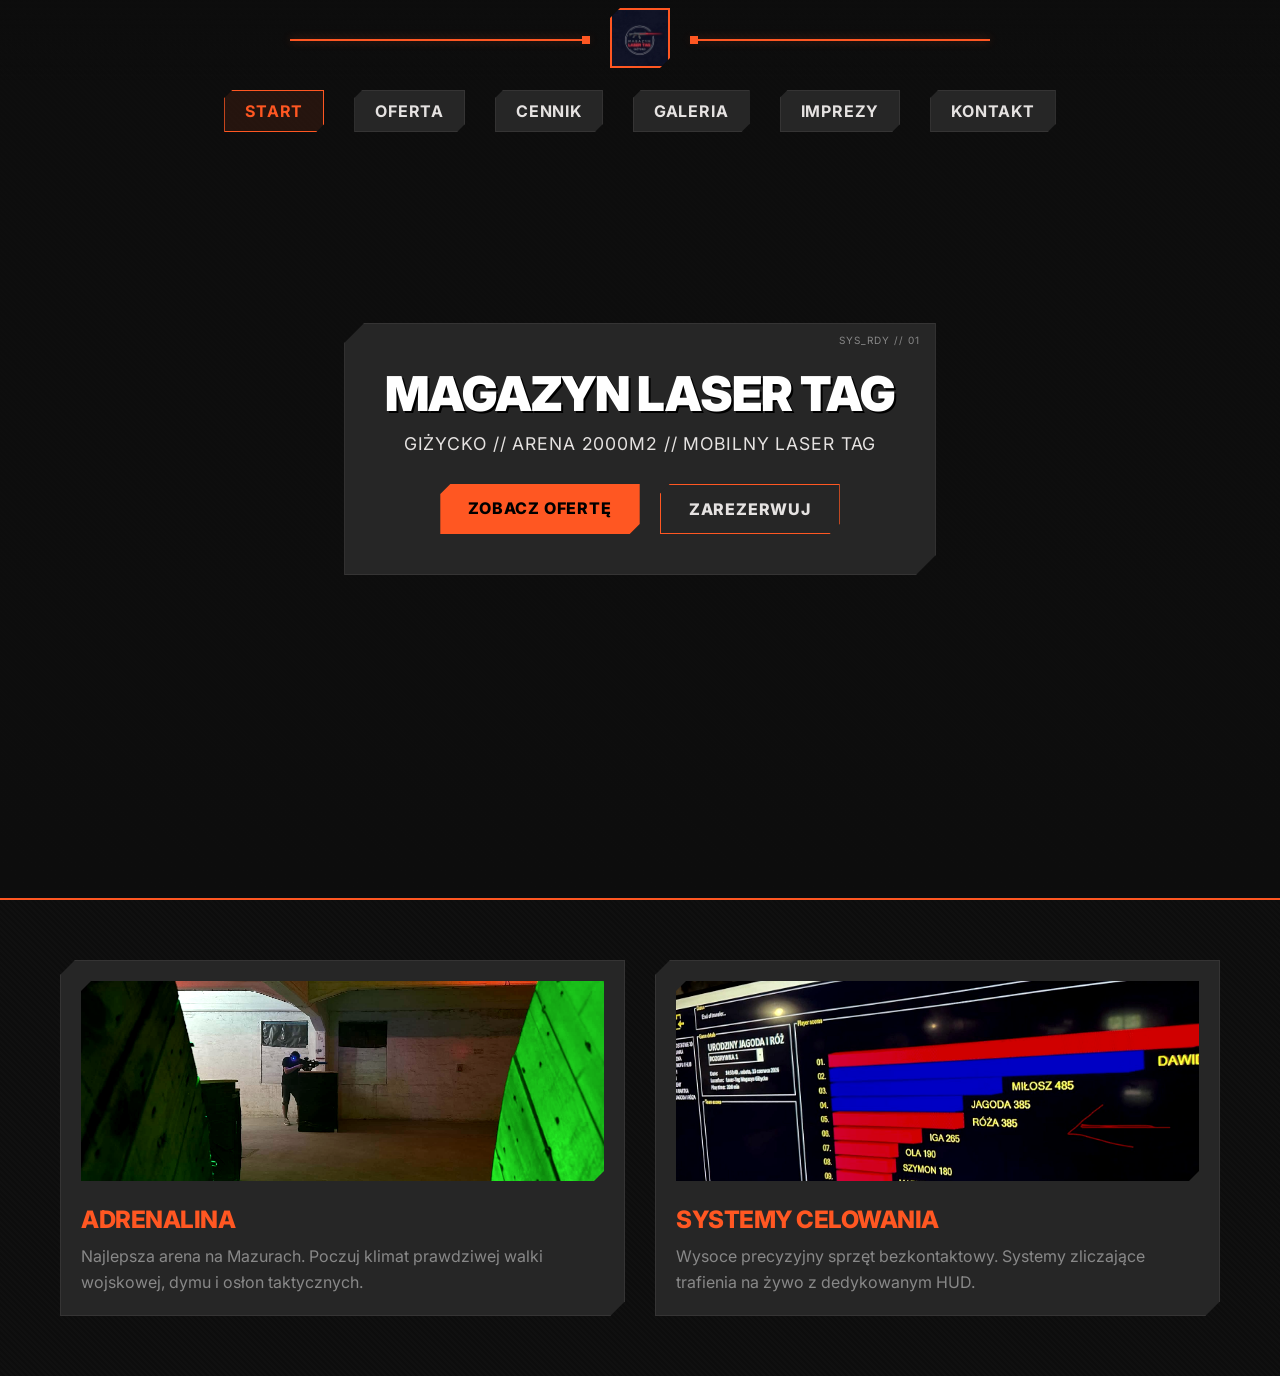
==== index.html @ 7a132282 "Initial Laser Tag website" ====
<!doctype html>
<html lang="pl">
<head>
  <meta charset="utf-8">
  <meta name="viewport" content="width=device-width, initial-scale=1">
  <title>Magazyn Laser Tag Giżycko</title>
  <link rel="stylesheet" href="styles.css">
</head>
<body data-page="start">

  <nav class="top-nav">
    <div class="line left-line"></div>
    <div class="logo">
      <img src="assets/media/LOGO%20LT.jpg" alt="Laser Tag Logo">
    </div>
    <div class="line right-line"></div>
  </nav>

  <div class="desktop-menu">
    <a href="index.html" class="active">Start</a>
    <a href="oferta.html">Oferta</a>
    <a href="cennik.html">Cennik</a>
    <a href="galeria.html">Galeria</a>
    <a href="imprezy.html">Imprezy</a>
    <a href="kontakt.html">Kontakt</a>
  </div>

  <main>
    <section class="hero">
      <div class="video-overlay"></div>
      <video autoplay muted loop playsinline class="bg-video">
        <source src="assets/media/boy-wearing-light-up-head-gear-holds-laser-gun-2026-01-22-22-38-20-utc.mp4" type="video/mp4">
      </video>
      <div class="hero-content tactical-panel">
        <h1>MAGAZYN LASER TAG</h1>
        <p>GIŻYCKO // ARENA 2000m2 // MOBILNY LASER TAG</p>
        <div class="hero-buttons">
          <a href="oferta.html" class="btn btn-primary">Zobacz ofertę</a>
          <a href="kontakt.html" class="btn btn-outline">Zarezerwuj</a>
        </div>
      </div>
    </section>

    <section class="features">
      <div class="feature-card">
        <img src="assets/media/LT1.jpg" alt="Laser Tag Akcja">
        <h2>Adrenalina</h2>
        <p>Najlepsza arena na Mazurach. Poczuj klimat prawdziwej walki wojskowej, dymu i osłon taktycznych.</p>
      </div>
      <div class="feature-card">
        <img src="assets/media/LT6.jpg" alt="Sprzęt Laser Tag">
        <h2>Systemy Celowania</h2>
        <p>Wysoce precyzyjny sprzęt bezkontaktowy. Systemy zliczające trafienia na żywo z dedykowanym HUD.</p>
      </div>
    </section>
  </main>

  <nav class="bottom-nav">
    <a href="index.html" class="active">
      <svg viewBox="0 0 24 24"><path d="M10 20v-6h4v6h5v-8h3L12 3 2 12h3v8z"/></svg>
      <span>Start</span>
    </a>
    <a href="oferta.html">
      <svg viewBox="0 0 24 24"><path d="M12 2l-5.5 9h11L12 2zm0 3.84L13.93 9h-3.87L12 5.84zM17.5 13c-2.49 0-4.5 2.01-4.5 4.5s2.01 4.5 4.5 4.5 4.5-2.01 4.5-4.5-2.01-4.5-4.5-4.5zm0 7c-1.38 0-2.5-1.12-2.5-2.5s1.12-2.5 2.5-2.5 2.5 1.12 2.5 2.5-1.12 2.5-2.5 2.5zM3 21.5h8v-8H3v8zm2-6h4v4H5v-4z"/></svg>
      <span>Oferta</span>
    </a>
    <a href="cennik.html">
      <svg viewBox="0 0 24 24"><path d="M11.8 10.9c-2.27-.59-3-1.2-3-2.15 0-1.09 1.01-1.85 2.7-1.85 1.78 0 2.44.85 2.5 2.1h2.21c-.07-1.72-1.12-3.3-3.21-3.81V3h-3v2.16c-1.94.42-3.5 1.68-3.5 3.61 0 2.31 1.91 3.46 4.7 4.13 2.5.6 3 1.48 3 2.41 0 .69-.49 1.79-2.7 1.79-2.06 0-2.87-.92-2.98-2.1h-2.2c.12 2.19 1.76 3.42 3.68 3.83V21h3v-2.15c1.95-.37 3.5-1.5 3.5-3.55 0-2.84-2.43-3.81-4.7-4.4z"/></svg>
      <span>Cennik</span>
    </a>
    <a href="kontakt.html">
      <svg viewBox="0 0 24 24"><path d="M20 4H4c-1.1 0-1.99.9-1.99 2L2 18c0 1.1.9 2 2 2h16c1.1 0 2-.9 2-2V6c0-1.1-.9-2-2-2zm0 4l-8 5-8-5V6l8 5 8-5v2z"/></svg>
      <span>Kontakt</span>
    </a>
  </nav>

</body>
</html>
---- styles.css ----
@import url('https://fonts.googleapis.com/css2?family=Inter:wght@400;500;700;800;900&display=swap');

:root {
  --color-base: #0D0D0D;
  --color-surface: #262626;
  --color-surface-light: #353434;
  --color-accent-primary: #FF5722;
  --color-accent-secondary: #D32F2F;
  --color-text-primary: #e5e2e1;
  --color-text-muted: #888888;
  
  --font-main: 'Inter', sans-serif;
}

* {
  box-sizing: border-box;
  margin: 0;
  padding: 0;
  font-family: var(--font-main);
}

body {
  background-color: var(--color-base);
  color: var(--color-text-primary);
  padding-bottom: 80px; /* space for bottom nav */
  background-image: repeating-linear-gradient(45deg, rgba(255,255,255,0.01) 0px, rgba(255,255,255,0.01) 2px, transparent 2px, transparent 4px);
}

/* TOP NAV WITH LINES */
.top-nav {
  position: fixed;
  top: 0;
  width: 100%;
  display: flex;
  align-items: center;
  justify-content: center;
  height: 80px;
  z-index: 1000;
  background: linear-gradient(to bottom, rgba(13,13,13,0.95), transparent);
}

.logo img {
  height: 60px;
  border: 2px solid var(--color-accent-primary);
  margin: 0 20px;
  /* Tactical sharp look */
  border-radius: 0;
  clip-path: polygon(10px 0, 100% 0, 100% calc(100% - 10px), calc(100% - 10px) 100%, 0 100%, 0 10px);
}

.line {
  height: 2px;
  background: var(--color-accent-primary);
  box-shadow: 0 0 8px rgba(255, 87, 34, 0.4);
  flex-grow: 1;
  max-width: 300px;
  position: relative;
}

.line::after {
  content: '';
  position: absolute;
  top: -3px;
  width: 8px;
  height: 8px;
  background: var(--color-accent-primary);
}

.left-line::after { right: 0; }
.right-line::after { left: 0; }

/* DESKTOP MENU */
.desktop-menu {
  display: none;
}

@media (min-width: 768px) {
  body { padding-bottom: 0; }
  .bottom-nav { display: none !important; }
  
  .desktop-menu {
    display: flex;
    justify-content: center;
    gap: 30px;
    position: fixed;
    top: 90px;
    width: 100%;
    z-index: 999;
  }
  
  .desktop-menu a {
    color: var(--color-text-primary);
    text-decoration: none;
    font-weight: 700;
    text-transform: uppercase;
    letter-spacing: 0.05em;
    padding: 10px 20px;
    background: var(--color-surface);
    border: 1px solid var(--color-surface-light);
    clip-path: polygon(8px 0, 100% 0, 100% calc(100% - 8px), calc(100% - 8px) 100%, 0 100%, 0 8px);
    transition: 0.2s;
  }
  
  .desktop-menu a:hover, .desktop-menu a.active {
    border-color: var(--color-accent-primary);
    background: rgba(255, 87, 34, 0.1);
    color: var(--color-accent-primary);
  }
}

/* HERO VIDEO */
.hero {
  position: relative;
  height: 100vh;
  display: flex;
  align-items: center;
  justify-content: center;
  overflow: hidden;
  border-bottom: 2px solid var(--color-accent-primary);
}

.bg-video {
  position: absolute;
  top: 50%;
  left: 50%;
  min-width: 100%;
  min-height: 100%;
  width: auto;
  height: auto;
  transform: translateX(-50%) translateY(-50%);
  z-index: -2;
  object-fit: cover;
  filter: contrast(1.2) grayscale(0.2);
}

.video-overlay {
  position: absolute;
  inset: 0;
  background: rgba(13, 13, 13, 0.7);
  z-index: -1;
  background-image: linear-gradient(0deg, rgba(13,13,13,1) 0%, rgba(13,13,13,0) 50%);
}

/* TACTICAL PANEL */
.tactical-panel {
  background: var(--color-surface);
  border: 1px solid var(--color-surface-light);
  padding: 40px;
  position: relative;
  clip-path: polygon(20px 0, 100% 0, 100% calc(100% - 20px), calc(100% - 20px) 100%, 0 100%, 0 20px);
}

.tactical-panel::before {
  content: 'SYS_RDY // 01';
  position: absolute;
  top: 10px;
  right: 15px;
  font-size: 10px;
  color: var(--color-text-muted);
  letter-spacing: 0.1em;
}

.hero-content {
  text-align: center;
  max-width: 700px;
  margin: 0 20px;
}

.hero-content h1 {
  font-size: 3rem;
  font-weight: 900;
  margin-bottom: 10px;
  text-transform: uppercase;
  color: #fff;
  letter-spacing: -0.02em;
  text-shadow: 2px 2px 0 #000;
}

.hero-content p {
  font-size: 1.1rem;
  color: var(--color-text-primary);
  text-transform: uppercase;
  letter-spacing: 0.05em;
  margin-bottom: 30px;
}

/* BUTTONS */
.hero-buttons {
  display: flex;
  gap: 20px;
  justify-content: center;
  flex-wrap: wrap;
}

.btn {
  padding: 14px 28px;
  text-decoration: none;
  font-weight: 800;
  text-transform: uppercase;
  letter-spacing: 0.05em;
  transition: 0.2s;
  clip-path: polygon(10px 0, 100% 0, 100% calc(100% - 10px), calc(100% - 10px) 100%, 0 100%, 0 10px);
  position: relative;
}

.btn-primary {
  background: var(--color-accent-primary);
  color: #000;
  border: none;
}

.btn-primary:hover {
  background: #fff;
}

.btn-outline {
  background: var(--color-surface);
  color: var(--color-text-primary);
  border: 1px solid var(--color-accent-primary);
}

.btn-outline:hover {
  background: var(--color-accent-primary);
  color: #000;
}

/* BOTTOM NAV (MOBILE) */
.bottom-nav {
  position: fixed;
  bottom: 0;
  width: 100%;
  background: var(--color-surface);
  border-top: 2px solid var(--color-accent-primary);
  display: flex;
  justify-content: space-around;
  padding: 12px 0;
  z-index: 1000;
}

.bottom-nav a {
  display: flex;
  flex-direction: column;
  align-items: center;
  color: var(--color-text-muted);
  text-decoration: none;
  font-size: 0.75rem;
  font-weight: 700;
  text-transform: uppercase;
  gap: 4px;
}

.bottom-nav a.active {
  color: var(--color-accent-primary);
}

.bottom-nav svg {
  width: 24px;
  height: 24px;
  fill: currentColor;
}

/* FEATURES GRID */
.features {
  padding: 60px 20px;
  display: grid;
  grid-template-columns: repeat(auto-fit, minmax(320px, 1fr));
  gap: 30px;
  max-width: 1200px;
  margin: 0 auto;
}

.feature-card {
  background: var(--color-surface);
  border: 1px solid var(--color-surface-light);
  padding: 20px;
  clip-path: polygon(15px 0, 100% 0, 100% calc(100% - 15px), calc(100% - 15px) 100%, 0 100%, 0 15px);
  position: relative;
}

.feature-card img {
  width: 100%;
  height: 200px;
  object-fit: cover;
  margin-bottom: 20px;
  filter: grayscale(0.3) contrast(1.2);
  clip-path: polygon(10px 0, 100% 0, 100% calc(100% - 10px), calc(100% - 10px) 100%, 0 100%, 0 10px);
}

.feature-card h2 {
  color: var(--color-accent-primary);
  font-size: 1.5rem;
  font-weight: 800;
  margin-bottom: 10px;
  text-transform: uppercase;
  letter-spacing: -0.02em;
}

.feature-card p {
  color: var(--color-text-muted);
  line-height: 1.6;
}
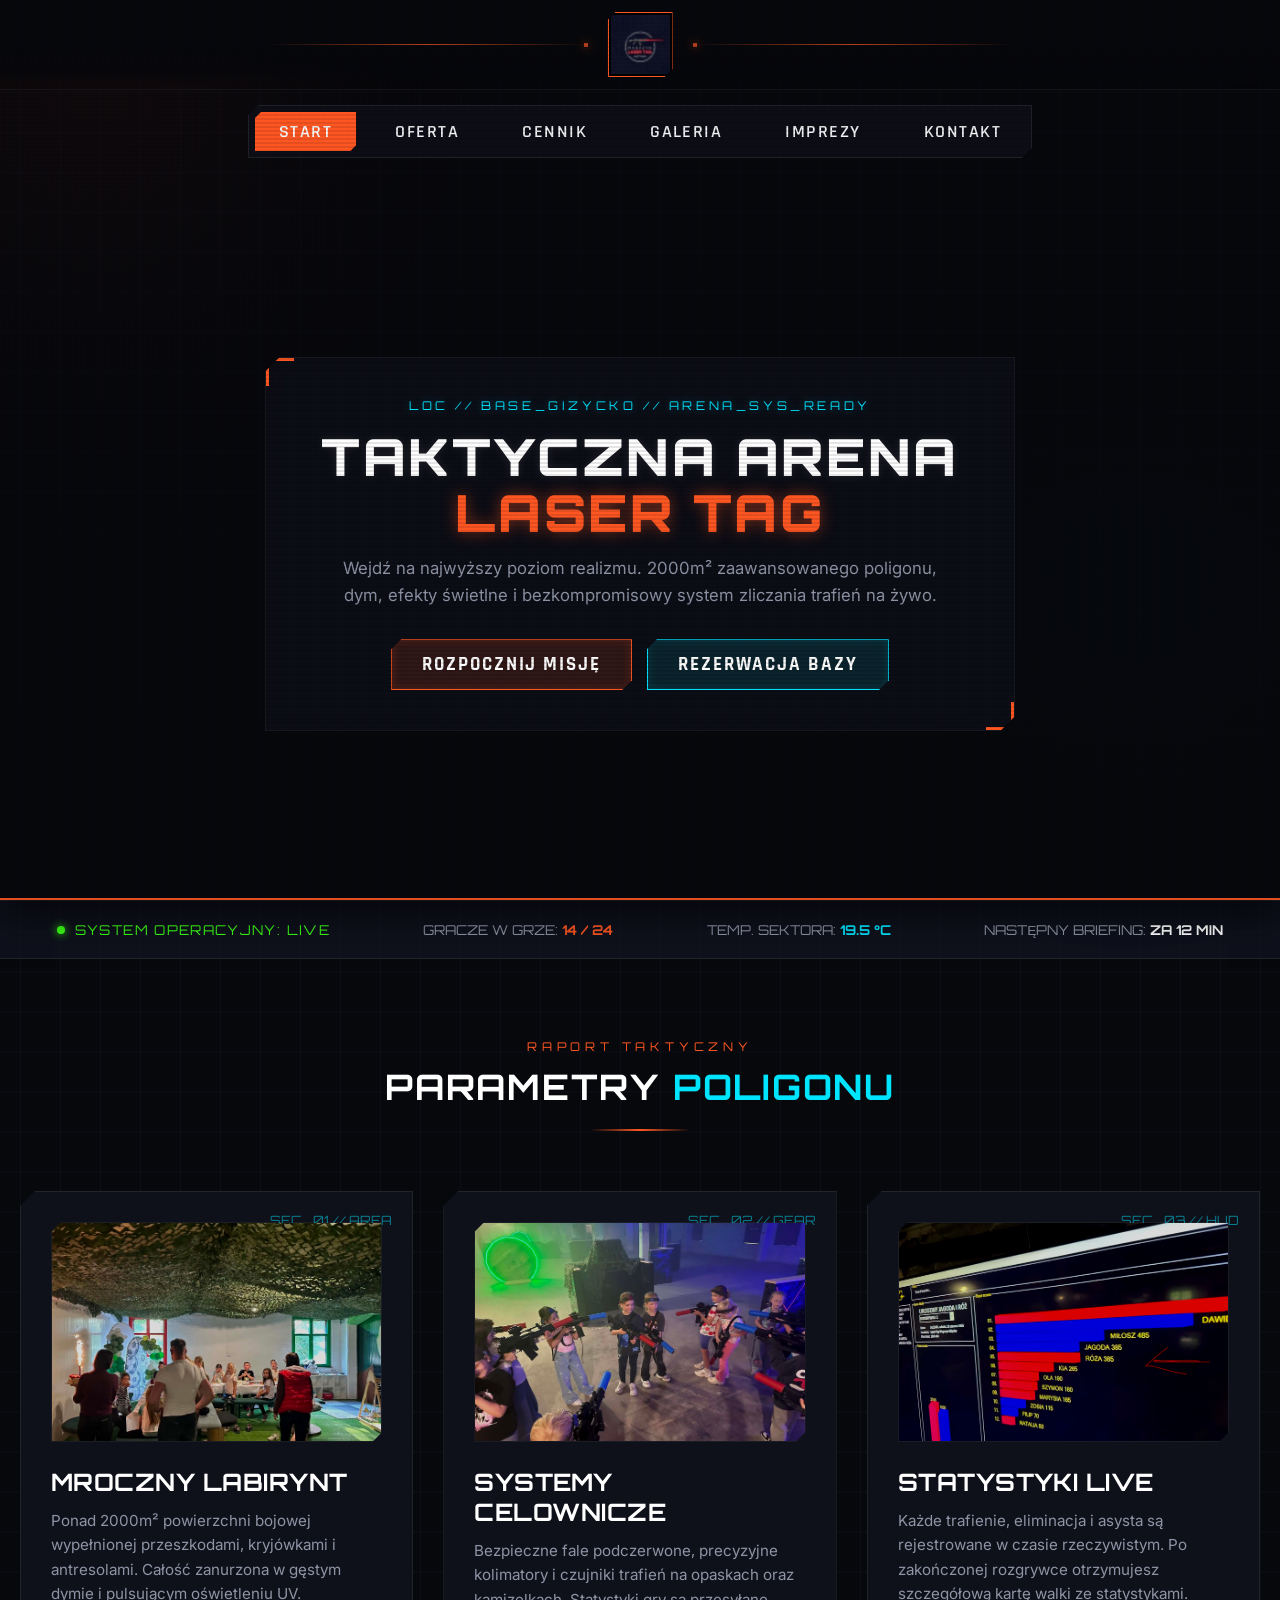
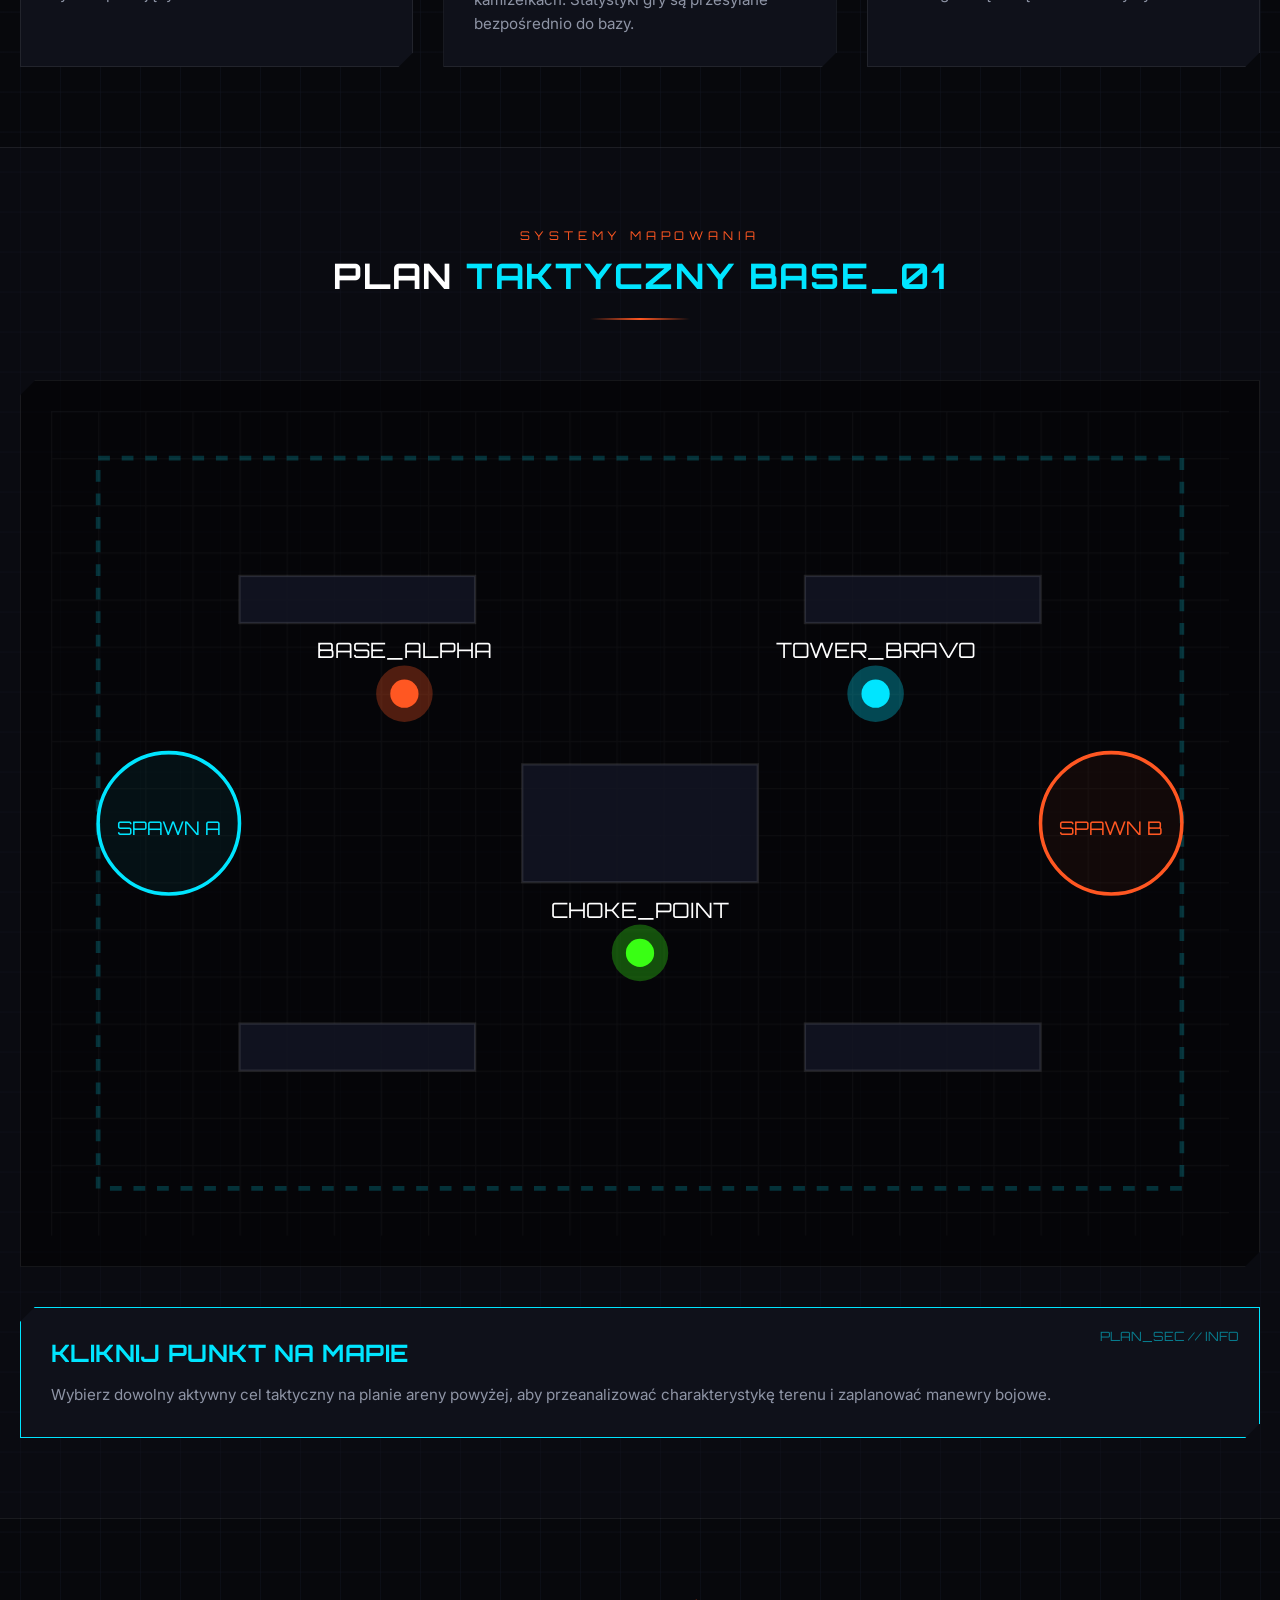
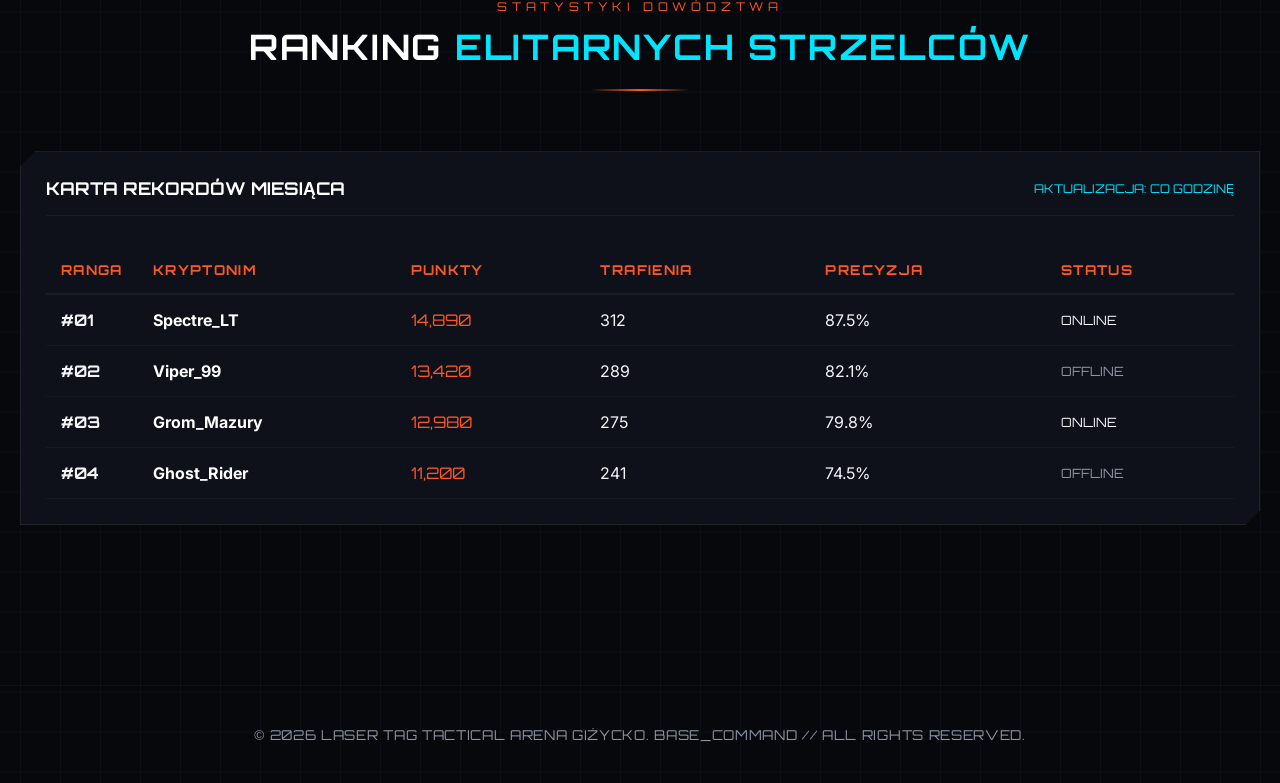
==== commit 0e93da8a: "Update Laser Tag site from local preview" ====
--- a/index.html
+++ b/index.html
@@ -3,11 +3,16 @@
 <head>
   <meta charset="utf-8">
   <meta name="viewport" content="width=device-width, initial-scale=1">
-  <title>Magazyn Laser Tag Giżycko</title>
+  <title>Główna - Laser Tag Giżycko Tactical Arena</title>
   <link rel="stylesheet" href="styles.css">
 </head>
 <body data-page="start">
 
+  <!-- Glow Backgrounds -->
+  <div class="grid-glow"></div>
+  <div class="grid-glow-alt"></div>
+
+  <!-- Top Nav with Central Logo -->
   <nav class="top-nav">
     <div class="line left-line"></div>
     <div class="logo">
@@ -16,6 +21,7 @@
     <div class="line right-line"></div>
   </nav>
 
+  <!-- Desktop floating menu -->
   <div class="desktop-menu">
     <a href="index.html" class="active">Start</a>
     <a href="oferta.html">Oferta</a>
@@ -25,36 +31,226 @@
     <a href="kontakt.html">Kontakt</a>
   </div>
 
-  <main>
+  <main style="padding-top: 90px;">
+    
+    <!-- Hero Section -->
     <section class="hero">
       <div class="video-overlay"></div>
       <video autoplay muted loop playsinline class="bg-video">
         <source src="assets/media/boy-wearing-light-up-head-gear-holds-laser-gun-2026-01-22-22-38-20-utc.mp4" type="video/mp4">
       </video>
-      <div class="hero-content tactical-panel">
-        <h1>MAGAZYN LASER TAG</h1>
-        <p>GIŻYCKO // ARENA 2000m2 // MOBILNY LASER TAG</p>
-        <div class="hero-buttons">
-          <a href="oferta.html" class="btn btn-primary">Zobacz ofertę</a>
-          <a href="kontakt.html" class="btn btn-outline">Zarezerwuj</a>
-        </div>
-      </div>
-    </section>
-
-    <section class="features">
-      <div class="feature-card">
-        <img src="assets/media/LT1.jpg" alt="Laser Tag Akcja">
-        <h2>Adrenalina</h2>
-        <p>Najlepsza arena na Mazurach. Poczuj klimat prawdziwej walki wojskowej, dymu i osłon taktycznych.</p>
-      </div>
-      <div class="feature-card">
-        <img src="assets/media/LT6.jpg" alt="Sprzęt Laser Tag">
-        <h2>Systemy Celowania</h2>
-        <p>Wysoce precyzyjny sprzęt bezkontaktowy. Systemy zliczające trafienia na żywo z dedykowanym HUD.</p>
+      <div class="hud-panel">
+        <div class="hud-metadata">LOC // BASE_GIZYCKO // ARENA_SYS_READY</div>
+        <h1 class="hud-title">TAKTYCZNA ARENA <span>LASER TAG</span></h1>
+        <p class="hud-desc">
+          Wejdź na najwyższy poziom realizmu. 2000m² zaawansowanego poligonu, dym, efekty świetlne i bezkompromisowy system zliczania trafień na żywo.
+        </p>
+        <div class="btn-hud-container">
+          <a href="oferta.html" class="btn-hud btn-hud-orange">Rozpocznij misję</a>
+          <a href="kontakt.html" class="btn-hud btn-hud-cyan">Rezerwacja bazy</a>
+        </div>
+      </div>
+    </section>
+
+    <!-- Operational Status Bar -->
+    <section style="background: rgba(19, 22, 37, 0.6); border-top: 1px solid var(--border-color); border-bottom: 1px solid var(--border-color); padding: 20px 0;">
+      <div style="max-width: 1280px; margin: 0 auto; display: flex; justify-content: space-around; align-items: center; flex-wrap: wrap; gap: 20px; padding: 0 20px;">
+        <div style="display: flex; align-items: center; gap: 10px;">
+          <span style="width: 8px; height: 8px; background: var(--accent-success); border-radius: 50%; box-shadow: 0 0 10px var(--accent-success); animation: pulse 1.5s infinite;"></span>
+          <span style="font-family: var(--font-hud); font-size: 0.85rem; letter-spacing: 0.1em; color: var(--accent-success);">SYSTEM OPERACYJNY: LIVE</span>
+        </div>
+        <div style="font-family: var(--font-hud); font-size: 0.85rem; color: var(--text-muted);">
+          GRACZE W GRZE: <span class="text-accent" style="font-weight:700;">14 / 24</span>
+        </div>
+        <div style="font-family: var(--font-hud); font-size: 0.85rem; color: var(--text-muted);">
+          TEMP. SEKTORA: <span class="text-cyan" style="font-weight:700;">19.5 °C</span>
+        </div>
+        <div style="font-family: var(--font-hud); font-size: 0.85rem; color: var(--text-muted);">
+          NASTĘPNY BRIEFING: <span style="color:#fff; font-weight:700;">ZA 12 MIN</span>
+        </div>
+      </div>
+    </section>
+
+    <!-- Main Features -->
+    <section class="content-section">
+      <div class="section-header">
+        <span class="section-tag">RAPORT TAKTYCZNY</span>
+        <h2 class="section-title">PARAMETRY <span>POLIGONU</span></h2>
+        <div class="section-divider"></div>
+      </div>
+
+      <div class="hud-grid">
+        <!-- Feature 1 -->
+        <div class="hud-card">
+          <div class="card-num">SEC_01 // AREA</div>
+          <div class="card-img-holder">
+            <img src="assets/media/LT7.jpg" alt="Arena Laser Tag">
+          </div>
+          <h3 class="card-title">Mroczny Labirynt</h3>
+          <p class="card-desc">
+            Ponad 2000m² powierzchni bojowej wypełnionej przeszkodami, kryjówkami i antresolami. Całość zanurzona w gęstym dymie i pulsującym oświetleniu UV.
+          </p>
+        </div>
+        <!-- Feature 2 -->
+        <div class="hud-card">
+          <div class="card-num">SEC_02 // GEAR</div>
+          <div class="card-img-holder">
+            <img src="assets/media/LT4.jpg" alt="Sprzęt Laser Tag">
+          </div>
+          <h3 class="card-title">Systemy Celownicze</h3>
+          <p class="card-desc">
+            Bezpieczne fale podczerwone, precyzyjne kolimatory i czujniki trafień na opaskach oraz kamizelkach. Statystyki gry są przesyłane bezpośrednio do bazy.
+          </p>
+        </div>
+        <!-- Feature 3 -->
+        <div class="hud-card">
+          <div class="card-num">SEC_03 // HUD</div>
+          <div class="card-img-holder">
+            <img src="assets/media/LT6.jpg" alt="Statystyki Laser Tag">
+          </div>
+          <h3 class="card-title">Statystyki Live</h3>
+          <p class="card-desc">
+            Każde trafienie, eliminacja i asysta są rejestrowane w czasie rzeczywistym. Po zakończonej rozgrywce otrzymujesz szczegółową kartę walki ze statystykami.
+          </p>
+        </div>
+      </div>
+    </section>
+
+    <!-- Interactive Tactical Map -->
+    <section class="content-section" style="border-top: 1px solid var(--border-color); background: rgba(15, 17, 26, 0.4);">
+      <div class="section-header">
+        <span class="section-tag">SYSTEMY MAPOWANIA</span>
+        <h2 class="section-title">PLAN <span>TAKTYCZNY BASE_01</span></h2>
+        <div class="section-divider"></div>
+      </div>
+
+      <div style="display: grid; grid-template-columns: 1fr; gap: 40px; align-items: center;" class="d-md-grid-2">
+        <!-- SVG Interactive Map -->
+        <div style="background: rgba(0, 0, 0, 0.5); padding: 30px; border: 1px solid var(--border-color); clip-path: polygon(15px 0, 100% 0, 100% calc(100% - 15px), calc(100% - 15px) 100%, 0 100%, 0 15px);">
+          <svg viewBox="0 0 500 350" style="width: 100%; height: auto; display: block;">
+            <!-- Grid lines -->
+            <defs>
+              <pattern id="gridPattern" width="20" height="20" patternUnits="userSpaceOnUse">
+                <path d="M 20 0 L 0 0 0 20" fill="none" stroke="rgba(255,255,255,0.03)" stroke-width="1"/>
+              </pattern>
+            </defs>
+            <rect width="100%" height="100%" fill="url(#gridPattern)" />
+            
+            <!-- Arena Boundary -->
+            <rect x="20" y="20" width="460" height="310" fill="none" stroke="rgba(0, 229, 255, 0.2)" stroke-width="2" stroke-dasharray="5 5" />
+            
+            <!-- Obstacles / Walls -->
+            <rect x="80" y="70" width="100" height="20" fill="rgba(19, 22, 37, 0.8)" stroke="rgba(255,255,255,0.1)" />
+            <rect x="320" y="70" width="100" height="20" fill="rgba(19, 22, 37, 0.8)" stroke="rgba(255,255,255,0.1)" />
+            <rect x="200" y="150" width="100" height="50" fill="rgba(19, 22, 37, 0.8)" stroke="rgba(255,255,255,0.1)" />
+            <rect x="80" y="260" width="100" height="20" fill="rgba(19, 22, 37, 0.8)" stroke="rgba(255,255,255,0.1)" />
+            <rect x="320" y="260" width="100" height="20" fill="rgba(19, 22, 37, 0.8)" stroke="rgba(255,255,255,0.1)" />
+            
+            <!-- Spawn Zones -->
+            <circle cx="50" cy="175" r="30" fill="rgba(0, 229, 255, 0.05)" stroke="var(--accent-secondary)" stroke-width="1.5" />
+            <text x="50" y="180" font-family="Orbitron" font-size="8" fill="var(--accent-secondary)" text-anchor="middle">SPAWN A</text>
+            
+            <circle cx="450" cy="175" r="30" fill="rgba(255, 87, 34, 0.05)" stroke="var(--accent-primary)" stroke-width="1.5" />
+            <text x="450" y="180" font-family="Orbitron" font-size="8" fill="var(--accent-primary)" text-anchor="middle">SPAWN B</text>
+
+            <!-- Clickable Interactive Points -->
+            <g class="map-point" style="cursor: pointer;" onclick="selectZone('checkpoint-alfa', 'STREFA ALFA (BAZA ALFA)', 'Główny punkt kontrolny znajdujący się w centralnej części areny. Otoczony metalowymi osłonami, idealny do obrony i organizowania zasadzek na wrogie jednostki.')">
+              <circle cx="150" cy="120" r="12" fill="var(--accent-primary)" opacity="0.3" class="pulse-circle"/>
+              <circle cx="150" cy="120" r="6" fill="var(--accent-primary)"/>
+              <text x="150" y="105" font-family="Orbitron" font-size="9" fill="#fff" text-anchor="middle">BASE_ALPHA</text>
+            </g>
+
+            <g class="map-point" style="cursor: pointer;" onclick="selectZone('tower-bravo', 'WIEŻA OBSERWACYJNA (BRAVO)', 'Podwyższenie taktyczne zapewniające pełen podgląd na strefę centralną i korytarze Spawn B. Kluczowa pozycja dla graczy posługujących się karabinami snajperskimi.')">
+              <circle cx="350" cy="120" r="12" fill="var(--accent-secondary)" opacity="0.3" class="pulse-circle"/>
+              <circle cx="350" cy="120" r="6" fill="var(--accent-secondary)"/>
+              <text x="350" y="105" font-family="Orbitron" font-size="9" fill="#fff" text-anchor="middle">TOWER_BRAVO</text>
+            </g>
+
+            <g class="map-point" style="cursor: pointer;" onclick="selectZone('choke-point', 'KORYTARZ ŚMIERCI', 'Długi, prosty korytarz we wschodniej części areny o ograniczonej liczbie osłon taktycznych. Przejście tą strefą wymaga doskonałego wsparcia i osłony tarczy.')">
+              <circle cx="250" cy="230" r="12" fill="var(--accent-success)" opacity="0.3" class="pulse-circle"/>
+              <circle cx="250" cy="230" r="6" fill="var(--accent-success)"/>
+              <text x="250" y="215" font-family="Orbitron" font-size="9" fill="#fff" text-anchor="middle">CHOKE_POINT</text>
+            </g>
+          </svg>
+        </div>
+
+        <!-- Zone details text -->
+        <div id="zone-details" class="hud-card" style="border-color: var(--accent-secondary);">
+          <div class="card-num">PLAN_SEC // INFO</div>
+          <h3 class="card-title" id="zone-title" style="color: var(--accent-secondary);">Kliknij punkt na mapie</h3>
+          <p class="card-desc" id="zone-desc" style="margin-top: 15px;">
+            Wybierz dowolny aktywny cel taktyczny na planie areny powyżej, aby przeanalizować charakterystykę terenu i zaplanować manewry bojowe.
+          </p>
+        </div>
+      </div>
+    </section>
+
+    <!-- Leaderboard / Hall of fame -->
+    <section class="content-section" style="border-top: 1px solid var(--border-color);">
+      <div class="section-header">
+        <span class="section-tag">STATYSTYKI DOWÓDZTWA</span>
+        <h2 class="section-title">RANKING <span>ELITARNYCH STRZELCÓW</span></h2>
+        <div class="section-divider"></div>
+      </div>
+
+      <div style="background: var(--bg-surface); border: 1px solid var(--border-color); padding: 25px; clip-path: polygon(15px 0, 100% 0, 100% calc(100% - 15px), calc(100% - 15px) 100%, 0 100%, 0 15px);">
+        <div style="display:flex; justify-content:space-between; align-items:center; flex-wrap:wrap; gap:15px; border-bottom:1px solid rgba(255,255,255,0.05); padding-bottom:15px;">
+          <h3 style="font-family:var(--font-hud); font-size:1.1rem; text-transform:uppercase; color:#fff;">KARTA REKORDÓW MIESIĄCA</h3>
+          <span style="font-family:var(--font-hud); font-size:0.75rem; color:var(--accent-secondary);">AKTUALIZACJA: CO GODZINĘ</span>
+        </div>
+        <div style="overflow-x:auto;">
+          <table class="leaderboard-table">
+            <thead>
+              <tr>
+                <th style="width: 80px;">Ranga</th>
+                <th>Kryptonim</th>
+                <th>Punkty</th>
+                <th>Trafienia</th>
+                <th>Precyzja</th>
+                <th>Status</th>
+              </tr>
+            </thead>
+            <tbody>
+              <tr>
+                <td class="leaderboard-rank">#01</td>
+                <td style="font-weight:700; color:#fff;">Spectre_LT</td>
+                <td style="font-family:var(--font-hud); color:var(--accent-primary);">14,890</td>
+                <td>312</td>
+                <td class="text-cyan">87.5%</td>
+                <td class="text-success" style="font-family:var(--font-hud); font-size:0.8rem;">ONLINE</td>
+              </tr>
+              <tr>
+                <td class="leaderboard-rank">#02</td>
+                <td style="font-weight:700; color:#fff;">Viper_99</td>
+                <td style="font-family:var(--font-hud); color:var(--accent-primary);">13,420</td>
+                <td>289</td>
+                <td class="text-cyan">82.1%</td>
+                <td style="font-family:var(--font-hud); font-size:0.8rem; color:var(--text-muted);">OFFLINE</td>
+              </tr>
+              <tr>
+                <td class="leaderboard-rank">#03</td>
+                <td style="font-weight:700; color:#fff;">Grom_Mazury</td>
+                <td style="font-family:var(--font-hud); color:var(--accent-primary);">12,980</td>
+                <td>275</td>
+                <td class="text-cyan">79.8%</td>
+                <td class="text-success" style="font-family:var(--font-hud); font-size:0.8rem;">ONLINE</td>
+              </tr>
+              <tr>
+                <td class="leaderboard-rank">#04</td>
+                <td style="font-weight:700; color:#fff;">Ghost_Rider</td>
+                <td style="font-family:var(--font-hud); color:var(--accent-primary);">11,200</td>
+                <td>241</td>
+                <td class="text-cyan">74.5%</td>
+                <td style="font-family:var(--font-hud); font-size:0.8rem; color:var(--text-muted);">OFFLINE</td>
+              </tr>
+            </tbody>
+          </table>
+        </div>
       </div>
     </section>
   </main>
 
+  <!-- Mobile navigation HUD at bottom -->
   <nav class="bottom-nav">
     <a href="index.html" class="active">
       <svg viewBox="0 0 24 24"><path d="M10 20v-6h4v6h5v-8h3L12 3 2 12h3v8z"/></svg>
@@ -74,5 +270,53 @@
     </a>
   </nav>
 
+  <!-- Interactive JavaScript -->
+  <script>
+    function selectZone(id, title, desc) {
+      document.getElementById('zone-title').innerText = title;
+      document.getElementById('zone-desc').innerText = desc;
+      
+      // Update border color depending on zone
+      const card = document.getElementById('zone-details');
+      if (id === 'checkpoint-alfa') {
+        card.style.borderColor = 'var(--accent-primary)';
+      } else if (id === 'tower-bravo') {
+        card.style.borderColor = 'var(--accent-secondary)';
+      } else {
+        card.style.borderColor = 'var(--accent-success)';
+      }
+    }
+  </script>
+
+  <!-- Pulse CSS Animations for Map -->
+  <style>
+    @keyframes pulse {
+      0% { opacity: 0.4; }
+      50% { opacity: 1; }
+      100% { opacity: 0.4; }
+    }
+    @keyframes pulseGlow {
+      0% { r: 10px; opacity: 0.6; }
+      100% { r: 24px; opacity: 0; }
+    }
+    .pulse-circle {
+      animation: pulseGlow 1.8s infinite ease-out;
+      transform-origin: center;
+    }
+    .d-md-grid-2 {
+      display: grid;
+      grid-template-columns: 1fr;
+    }
+    @media (min-width: 768px) {
+      .d-md-grid-2 {
+        grid-template-columns: 1.2fr 0.8fr;
+      }
+    }
+  </style>
+
+  <footer>
+    <p>&copy; 2026 LASER TAG TACTICAL ARENA GIŻYCKO. BASE_COMMAND // ALL RIGHTS RESERVED.</p>
+  </footer>
+
 </body>
 </html>
--- a/styles.css
+++ b/styles.css
@@ -1,32 +1,111 @@
-@import url('https://fonts.googleapis.com/css2?family=Inter:wght@400;500;700;800;900&display=swap');
+@import url('https://fonts.googleapis.com/css2?family=Orbitron:wght@400;500;700;900&family=Rajdhani:wght@500;600;700&family=Inter:wght@400;500;600&display=swap');
 
 :root {
-  --color-base: #0D0D0D;
-  --color-surface: #262626;
-  --color-surface-light: #353434;
-  --color-accent-primary: #FF5722;
-  --color-accent-secondary: #D32F2F;
-  --color-text-primary: #e5e2e1;
-  --color-text-muted: #888888;
-  
-  --font-main: 'Inter', sans-serif;
+  --bg-dark: #07080c;
+  --bg-surface: #0f111a;
+  --bg-card: #131625;
+  --accent-primary: #ff5722;
+  --accent-primary-rgb: 255, 87, 34;
+  --accent-secondary: #00e5ff;
+  --accent-secondary-rgb: 0, 229, 255;
+  --accent-success: #39ff14;
+  --text-primary: #f3f4f6;
+  --text-muted: #8e94a5;
+  --border-color: rgba(255, 255, 255, 0.08);
+  --border-active: rgba(255, 87, 34, 0.4);
+  
+  --font-hud: 'Orbitron', sans-serif;
+  --font-menu: 'Rajdhani', sans-serif;
+  --font-body: 'Inter', sans-serif;
 }
 
 * {
   box-sizing: border-box;
   margin: 0;
   padding: 0;
-  font-family: var(--font-main);
+}
+
+/* Scrollbar styling */
+::-webkit-scrollbar {
+  width: 8px;
+}
+::-webkit-scrollbar-track {
+  background: var(--bg-dark);
+}
+::-webkit-scrollbar-thumb {
+  background: var(--bg-card);
+  border: 2px solid var(--bg-dark);
+  border-radius: 4px;
+}
+::-webkit-scrollbar-thumb:hover {
+  background: var(--accent-primary);
 }
 
 body {
-  background-color: var(--color-base);
-  color: var(--color-text-primary);
-  padding-bottom: 80px; /* space for bottom nav */
-  background-image: repeating-linear-gradient(45deg, rgba(255,255,255,0.01) 0px, rgba(255,255,255,0.01) 2px, transparent 2px, transparent 4px);
-}
-
-/* TOP NAV WITH LINES */
+  background-color: var(--bg-dark);
+  color: var(--text-primary);
+  font-family: var(--font-body);
+  overflow-x: hidden;
+  padding-bottom: 80px; /* Space for bottom nav on mobile */
+  background-image: 
+    linear-gradient(rgba(18, 21, 32, 0.5) 1px, transparent 1px),
+    linear-gradient(90deg, rgba(18, 21, 32, 0.5) 1px, transparent 1px);
+  background-size: 40px 40px;
+  background-position: center;
+}
+
+@media (min-width: 992px) {
+  body {
+    padding-bottom: 0;
+  }
+}
+
+/* SCANLINE EFFECT */
+body::before {
+  content: "";
+  position: fixed;
+  inset: 0;
+  background: linear-gradient(
+    rgba(18, 16, 16, 0) 50%, 
+    rgba(0, 0, 0, 0.25) 50%
+  ), linear-gradient(
+    90deg,
+    rgba(255, 0, 0, 0.03),
+    rgba(0, 255, 0, 0.01),
+    rgba(0, 0, 255, 0.03)
+  );
+  background-size: 100% 4px, 6px 100%;
+  z-index: 9999;
+  pointer-events: none;
+  opacity: 0.4;
+}
+
+/* GLITCH BACKGROUND GLOW */
+.grid-glow {
+  position: absolute;
+  width: 600px;
+  height: 600px;
+  background: radial-gradient(circle, rgba(var(--accent-primary-rgb), 0.08) 0%, transparent 70%);
+  top: -200px;
+  left: -200px;
+  pointer-events: none;
+  z-index: -1;
+  filter: blur(80px);
+}
+
+.grid-glow-alt {
+  position: absolute;
+  width: 500px;
+  height: 500px;
+  background: radial-gradient(circle, rgba(var(--accent-secondary-rgb), 0.06) 0%, transparent 70%);
+  bottom: 0;
+  right: -100px;
+  pointer-events: none;
+  z-index: -1;
+  filter: blur(80px);
+}
+
+/* TOP NAV WITH LOGO & SIDEBARS */
 .top-nav {
   position: fixed;
   top: 0;
@@ -34,89 +113,129 @@
   display: flex;
   align-items: center;
   justify-content: center;
-  height: 80px;
+  height: 90px;
   z-index: 1000;
-  background: linear-gradient(to bottom, rgba(13,13,13,0.95), transparent);
-}
-
-.logo img {
-  height: 60px;
-  border: 2px solid var(--color-accent-primary);
-  margin: 0 20px;
-  /* Tactical sharp look */
-  border-radius: 0;
-  clip-path: polygon(10px 0, 100% 0, 100% calc(100% - 10px), calc(100% - 10px) 100%, 0 100%, 0 10px);
-}
-
-.line {
-  height: 2px;
-  background: var(--color-accent-primary);
-  box-shadow: 0 0 8px rgba(255, 87, 34, 0.4);
+  background: linear-gradient(to bottom, var(--bg-dark) 40%, rgba(7, 8, 12, 0.9) 80%, transparent);
+  border-bottom: 1px solid rgba(255, 255, 255, 0.05);
+  backdrop-filter: blur(10px);
+}
+
+.top-nav .line {
+  height: 1px;
+  background: linear-gradient(90deg, transparent, var(--accent-primary), transparent);
   flex-grow: 1;
-  max-width: 300px;
+  max-width: 25%;
+  opacity: 0.7;
   position: relative;
 }
 
-.line::after {
+.top-nav .line::after {
   content: '';
   position: absolute;
-  top: -3px;
-  width: 8px;
-  height: 8px;
-  background: var(--color-accent-primary);
-}
-
-.left-line::after { right: 0; }
-.right-line::after { left: 0; }
+  width: 4px;
+  height: 4px;
+  background: var(--accent-primary);
+  top: -1.5px;
+  box-shadow: 0 0 8px var(--accent-primary);
+}
+
+.top-nav .left-line::after { right: 0; }
+.top-nav .right-line::after { left: 0; }
+
+.top-nav .logo {
+  display: flex;
+  align-items: center;
+  justify-content: center;
+  padding: 0 20px;
+}
+
+.top-nav .logo img {
+  height: 65px;
+  border: 1px solid var(--accent-primary);
+  padding: 2px;
+  background: rgba(0, 0, 0, 0.8);
+  box-shadow: 0 0 15px rgba(var(--accent-primary-rgb), 0.25);
+  clip-path: polygon(8px 0%, 100% 0%, 100% calc(100% - 8px), calc(100% - 8px) 100%, 0% 100%, 0% 8px);
+}
 
 /* DESKTOP MENU */
 .desktop-menu {
   display: none;
 }
 
-@media (min-width: 768px) {
-  body { padding-bottom: 0; }
-  .bottom-nav { display: none !important; }
-  
+@media (min-width: 992px) {
   .desktop-menu {
     display: flex;
     justify-content: center;
-    gap: 30px;
+    gap: 15px;
     position: fixed;
-    top: 90px;
-    width: 100%;
-    z-index: 999;
-  }
-  
+    top: 105px;
+    left: 50%;
+    transform: translateX(-50%);
+    z-index: 1000;
+    background: rgba(15, 17, 26, 0.8);
+    padding: 6px;
+    border: 1px solid var(--border-color);
+    backdrop-filter: blur(15px);
+    box-shadow: 0 10px 30px rgba(0,0,0,0.5);
+    clip-path: polygon(10px 0, 100% 0, 100% calc(100% - 10px), calc(100% - 10px) 100%, 0 100%, 0 10px);
+  }
+
   .desktop-menu a {
-    color: var(--color-text-primary);
+    color: var(--text-primary);
+    font-family: var(--font-menu);
+    font-size: 1.15rem;
+    font-weight: 600;
+    text-transform: uppercase;
+    letter-spacing: 0.08em;
     text-decoration: none;
-    font-weight: 700;
-    text-transform: uppercase;
-    letter-spacing: 0.05em;
-    padding: 10px 20px;
-    background: var(--color-surface);
-    border: 1px solid var(--color-surface-light);
-    clip-path: polygon(8px 0, 100% 0, 100% calc(100% - 8px), calc(100% - 8px) 100%, 0 100%, 0 8px);
-    transition: 0.2s;
-  }
-  
-  .desktop-menu a:hover, .desktop-menu a.active {
-    border-color: var(--color-accent-primary);
-    background: rgba(255, 87, 34, 0.1);
-    color: var(--color-accent-primary);
-  }
-}
-
-/* HERO VIDEO */
+    padding: 8px 24px;
+    transition: all 0.3s ease;
+    clip-path: polygon(6px 0, 100% 0, 100% calc(100% - 6px), calc(100% - 6px) 100%, 0 100%, 0 6px);
+    position: relative;
+  }
+
+  .desktop-menu a::after {
+    content: '';
+    position: absolute;
+    bottom: 0;
+    left: 10%;
+    width: 80%;
+    height: 2px;
+    background: var(--accent-primary);
+    transform: scaleX(0);
+    transition: transform 0.3s ease;
+    box-shadow: 0 0 8px var(--accent-primary);
+  }
+
+  .desktop-menu a:hover {
+    color: var(--accent-primary);
+    background: rgba(255, 87, 34, 0.05);
+  }
+
+  .desktop-menu a:hover::after {
+    transform: scaleX(1);
+  }
+
+  .desktop-menu a.active {
+    color: #fff;
+    background: var(--accent-primary);
+    box-shadow: 0 0 15px rgba(var(--accent-primary-rgb), 0.3);
+  }
+}
+
+/* HERO SECTION WITH VIDEO HEADER */
 .hero {
   position: relative;
-  height: 100vh;
+  height: 90vh;
+  min-height: 550px;
   display: flex;
   align-items: center;
   justify-content: center;
   overflow: hidden;
-  border-bottom: 2px solid var(--color-accent-primary);
+  border-bottom: 2px solid var(--accent-primary);
+  box-shadow: 0 15px 35px rgba(0,0,0,0.6);
+  padding-top: 100px;
 }
 
 .bg-video {
@@ -127,175 +246,860 @@
   min-height: 100%;
   width: auto;
   height: auto;
-  transform: translateX(-50%) translateY(-50%);
+  transform: translate(-50%, -50%);
   z-index: -2;
   object-fit: cover;
-  filter: contrast(1.2) grayscale(0.2);
+  filter: brightness(0.4) contrast(1.1) saturate(0.85);
 }
 
 .video-overlay {
   position: absolute;
   inset: 0;
-  background: rgba(13, 13, 13, 0.7);
+  background: linear-gradient(to bottom, rgba(7, 8, 12, 0.4) 0%, rgba(7, 8, 12, 0.8) 70%, var(--bg-dark) 100%);
   z-index: -1;
-  background-image: linear-gradient(0deg, rgba(13,13,13,1) 0%, rgba(13,13,13,0) 50%);
-}
-
-/* TACTICAL PANEL */
-.tactical-panel {
-  background: var(--color-surface);
-  border: 1px solid var(--color-surface-light);
-  padding: 40px;
+}
+
+/* HUD PANEL WITH BRACKETS */
+.hud-panel {
+  background: rgba(15, 17, 26, 0.75);
+  border: 1px solid rgba(255, 255, 255, 0.05);
+  padding: 40px 30px;
+  max-width: 750px;
+  width: 90%;
   position: relative;
-  clip-path: polygon(20px 0, 100% 0, 100% calc(100% - 20px), calc(100% - 20px) 100%, 0 100%, 0 20px);
-}
-
-.tactical-panel::before {
-  content: 'SYS_RDY // 01';
+  backdrop-filter: blur(10px);
+  box-shadow: 0 20px 50px rgba(0, 0, 0, 0.6);
+  clip-path: polygon(15px 0, 100% 0, 100% calc(100% - 15px), calc(100% - 15px) 100%, 0 100%, 0 15px);
+  text-align: center;
+  animation: hudPulse 8s infinite alternate;
+}
+
+@keyframes hudPulse {
+  0% { border-color: rgba(255, 255, 255, 0.05); }
+  50% { border-color: rgba(0, 229, 255, 0.15); }
+  100% { border-color: rgba(255, 87, 34, 0.15); }
+}
+
+/* HUD corner bracket markers */
+.hud-panel::before, .hud-panel::after {
+  content: "";
   position: absolute;
-  top: 10px;
-  right: 15px;
-  font-size: 10px;
-  color: var(--color-text-muted);
-  letter-spacing: 0.1em;
-}
-
-.hero-content {
-  text-align: center;
-  max-width: 700px;
-  margin: 0 20px;
-}
-
-.hero-content h1 {
-  font-size: 3rem;
+  width: 25px;
+  height: 25px;
+  pointer-events: none;
+}
+
+.hud-panel::before {
+  top: 0;
+  left: 0;
+  border-top: 3px solid var(--accent-primary);
+  border-left: 3px solid var(--accent-primary);
+}
+
+.hud-panel::after {
+  bottom: 0;
+  right: 0;
+  border-bottom: 3px solid var(--accent-primary);
+  border-right: 3px solid var(--accent-primary);
+}
+
+.hud-metadata {
+  font-family: var(--font-hud);
+  font-size: 0.75rem;
+  color: var(--accent-secondary);
+  letter-spacing: 0.3em;
+  margin-bottom: 15px;
+  text-transform: uppercase;
+  text-shadow: 0 0 8px rgba(0, 229, 255, 0.4);
+}
+
+.hud-title {
+  font-family: var(--font-hud);
+  font-size: 2.2rem;
   font-weight: 900;
-  margin-bottom: 10px;
+  line-height: 1.1;
   text-transform: uppercase;
   color: #fff;
-  letter-spacing: -0.02em;
-  text-shadow: 2px 2px 0 #000;
-}
-
-.hero-content p {
-  font-size: 1.1rem;
-  color: var(--color-text-primary);
-  text-transform: uppercase;
   letter-spacing: 0.05em;
+  margin-bottom: 15px;
+  text-shadow: 0 0 10px rgba(255, 255, 255, 0.1);
+}
+
+@media (min-width: 768px) {
+  .hud-title {
+    font-size: 3.2rem;
+  }
+}
+
+.hud-title span {
+  color: var(--accent-primary);
+  text-shadow: 0 0 15px rgba(255, 87, 34, 0.5);
+}
+
+.hud-desc {
+  color: var(--text-muted);
+  font-size: 1.05rem;
+  line-height: 1.6;
   margin-bottom: 30px;
-}
-
-/* BUTTONS */
-.hero-buttons {
-  display: flex;
-  gap: 20px;
+  max-width: 600px;
+  margin-left: auto;
+  margin-right: auto;
+}
+
+/* BUTTONS SYSTEM */
+.btn-hud-container {
+  display: flex;
+  gap: 15px;
   justify-content: center;
   flex-wrap: wrap;
 }
 
-.btn {
-  padding: 14px 28px;
+.btn-hud {
+  font-family: var(--font-menu);
+  font-size: 1.2rem;
+  font-weight: 700;
+  text-transform: uppercase;
+  letter-spacing: 0.1em;
+  padding: 12px 30px;
   text-decoration: none;
-  font-weight: 800;
-  text-transform: uppercase;
+  transition: all 0.3s ease;
+  position: relative;
+  cursor: pointer;
+  background: transparent;
+  clip-path: polygon(10px 0, 100% 0, 100% calc(100% - 10px), calc(100% - 10px) 100%, 0 100%, 0 10px);
+}
+
+.btn-hud-orange {
+  border: 1px solid var(--accent-primary);
+  color: #fff;
+  background: rgba(255, 87, 34, 0.15);
+  box-shadow: inset 0 0 10px rgba(255, 87, 34, 0.2), 0 0 15px rgba(255, 87, 34, 0.1);
+}
+
+.btn-hud-orange:hover {
+  background: var(--accent-primary);
+  color: #000;
+  box-shadow: 0 0 25px rgba(var(--accent-primary-rgb), 0.6);
+  transform: translateY(-2px);
+}
+
+.btn-hud-cyan {
+  border: 1px solid var(--accent-secondary);
+  color: #fff;
+  background: rgba(0, 229, 255, 0.1);
+  box-shadow: inset 0 0 10px rgba(0, 229, 255, 0.15);
+}
+
+.btn-hud-cyan:hover {
+  background: var(--accent-secondary);
+  color: #000;
+  box-shadow: 0 0 25px rgba(var(--accent-secondary-rgb), 0.5);
+  transform: translateY(-2px);
+}
+
+/* SECTION STRUCTURES */
+section.content-section {
+  padding: 80px 20px;
+  position: relative;
+  max-width: 1280px;
+  margin: 0 auto;
+}
+
+.section-header {
+  text-align: center;
+  margin-bottom: 60px;
+  position: relative;
+}
+
+.section-tag {
+  font-family: var(--font-hud);
+  font-size: 0.75rem;
+  color: var(--accent-primary);
+  letter-spacing: 0.4em;
+  text-transform: uppercase;
+  margin-bottom: 10px;
+  display: block;
+}
+
+.section-title {
+  font-family: var(--font-hud);
+  font-size: 2.2rem;
+  text-transform: uppercase;
+  color: #fff;
   letter-spacing: 0.05em;
-  transition: 0.2s;
+}
+
+.section-title span {
+  color: var(--accent-secondary);
+}
+
+.section-divider {
+  width: 100px;
+  height: 2px;
+  background: linear-gradient(90deg, transparent, var(--accent-primary), transparent);
+  margin: 20px auto 0;
+}
+
+/* CARDS SYSTEM (HUD INSPIRED) */
+.hud-grid {
+  display: grid;
+  grid-template-columns: repeat(auto-fit, minmax(320px, 1fr));
+  gap: 30px;
+}
+
+.hud-card {
+  background: var(--bg-surface);
+  border: 1px solid var(--border-color);
+  padding: 30px;
+  position: relative;
+  transition: all 0.4s ease;
+  clip-path: polygon(15px 0, 100% 0, 100% calc(100% - 15px), calc(100% - 15px) 100%, 0 100%, 0 15px);
+}
+
+.hud-card::before {
+  content: "";
+  position: absolute;
+  top: 0;
+  left: 0;
+  width: 100%;
+  height: 3px;
+  background: linear-gradient(90deg, var(--accent-primary), transparent);
+  transform: scaleX(0);
+  transform-origin: left;
+  transition: transform 0.4s ease;
+}
+
+.hud-card:hover {
+  transform: translateY(-5px);
+  border-color: var(--border-active);
+  box-shadow: 0 15px 30px rgba(255, 87, 34, 0.08);
+}
+
+.hud-card:hover::before {
+  transform: scaleX(1);
+}
+
+.card-num {
+  font-family: var(--font-hud);
+  font-size: 0.8rem;
+  color: var(--accent-secondary);
+  position: absolute;
+  top: 20px;
+  right: 20px;
+  opacity: 0.5;
+}
+
+.card-img-holder {
+  width: 100%;
+  height: 220px;
+  overflow: hidden;
+  position: relative;
+  margin-bottom: 25px;
+  border: 1px solid rgba(255, 255, 255, 0.05);
   clip-path: polygon(10px 0, 100% 0, 100% calc(100% - 10px), calc(100% - 10px) 100%, 0 100%, 0 10px);
+}
+
+.card-img-holder img {
+  width: 100%;
+  height: 100%;
+  object-fit: cover;
+  filter: contrast(1.15) brightness(0.85);
+  transition: transform 0.5s ease;
+}
+
+.hud-card:hover .card-img-holder img {
+  transform: scale(1.08);
+}
+
+/* Crosshair overlay in image */
+.card-img-holder::after {
+  content: "⌖";
+  position: absolute;
+  inset: 0;
+  display: flex;
+  align-items: center;
+  justify-content: center;
+  color: var(--accent-primary);
+  font-size: 2rem;
+  opacity: 0;
+  background: rgba(7, 8, 12, 0.2);
+  transition: all 0.3s ease;
+}
+
+.hud-card:hover .card-img-holder::after {
+  opacity: 0.4;
+}
+
+.card-title {
+  font-family: var(--font-hud);
+  font-size: 1.5rem;
+  color: #fff;
+  text-transform: uppercase;
+  margin-bottom: 12px;
+  letter-spacing: 0.02em;
+}
+
+.card-desc {
+  color: var(--text-muted);
+  line-height: 1.6;
+  font-size: 0.95rem;
+}
+
+/* STATS BARS IN HUD CARD */
+.card-stats {
+  margin-top: 20px;
+  display: flex;
+  flex-direction: column;
+  gap: 10px;
+}
+
+.stat-row {
+  display: flex;
+  justify-content: space-between;
+  align-items: center;
+  font-family: var(--font-hud);
+  font-size: 0.8rem;
+}
+
+.stat-label {
+  color: var(--text-muted);
+}
+
+.stat-val {
+  color: var(--accent-secondary);
+}
+
+.stat-bar-outer {
+  width: 100%;
+  height: 4px;
+  background: rgba(255,255,255,0.05);
+  margin-top: 4px;
+}
+
+.stat-bar-inner {
+  height: 100%;
+  background: linear-gradient(90deg, var(--accent-primary), var(--accent-secondary));
+}
+
+/* WEAPON CUSTOMIZER INTERACTIVE COMPONENT */
+.customizer-box {
+  display: grid;
+  grid-template-columns: 1fr;
+  gap: 30px;
+  background: var(--bg-surface);
+  border: 1px solid var(--border-color);
+  padding: 30px;
+  clip-path: polygon(20px 0, 100% 0, 100% calc(100% - 20px), calc(100% - 20px) 100%, 0 100%, 0 20px);
   position: relative;
 }
 
-.btn-primary {
-  background: var(--color-accent-primary);
-  color: #000;
-  border: none;
-}
-
-.btn-primary:hover {
-  background: #fff;
-}
-
-.btn-outline {
-  background: var(--color-surface);
-  color: var(--color-text-primary);
-  border: 1px solid var(--color-accent-primary);
-}
-
-.btn-outline:hover {
-  background: var(--color-accent-primary);
-  color: #000;
-}
-
-/* BOTTOM NAV (MOBILE) */
+@media (min-width: 768px) {
+  .customizer-box {
+    grid-template-columns: 280px 1fr;
+  }
+}
+
+.class-list {
+  display: flex;
+  flex-direction: column;
+  gap: 10px;
+}
+
+.class-btn {
+  background: rgba(255, 255, 255, 0.02);
+  border: 1px solid rgba(255, 255, 255, 0.05);
+  color: var(--text-muted);
+  font-family: var(--font-hud);
+  text-align: left;
+  padding: 15px;
+  text-transform: uppercase;
+  letter-spacing: 0.1em;
+  cursor: pointer;
+  transition: all 0.3s ease;
+  clip-path: polygon(8px 0, 100% 0, 100% calc(100% - 8px), calc(100% - 8px) 100%, 0 100%, 0 8px);
+}
+
+.class-btn:hover, .class-btn.active {
+  background: rgba(255, 87, 34, 0.08);
+  border-color: var(--accent-primary);
+  color: #fff;
+  box-shadow: 0 0 10px rgba(255, 87, 34, 0.15);
+}
+
+.class-display {
+  display: flex;
+  flex-direction: column;
+  justify-content: center;
+  border-left: 1px solid rgba(255, 255, 255, 0.05);
+  padding-left: 0;
+}
+
+@media (min-width: 768px) {
+  .class-display {
+    padding-left: 30px;
+  }
+}
+
+.class-header {
+  display: flex;
+  justify-content: space-between;
+  align-items: baseline;
+  border-bottom: 1px solid rgba(255, 255, 255, 0.05);
+  padding-bottom: 15px;
+  margin-bottom: 20px;
+}
+
+.class-name {
+  font-family: var(--font-hud);
+  font-size: 1.8rem;
+  color: #fff;
+  text-transform: uppercase;
+}
+
+.class-role {
+  font-family: var(--font-hud);
+  font-size: 0.9rem;
+  color: var(--accent-secondary);
+}
+
+/* INTERACTIVE CALCULATOR */
+.calc-container {
+  max-width: 750px;
+  margin: 0 auto;
+  background: var(--bg-surface);
+  border: 1px solid var(--border-color);
+  padding: 40px 30px;
+  clip-path: polygon(20px 0, 100% 0, 100% calc(100% - 20px), calc(100% - 20px) 100%, 0 100%, 0 20px);
+}
+
+.calc-group {
+  margin-bottom: 30px;
+}
+
+.calc-label {
+  font-family: var(--font-hud);
+  font-size: 0.9rem;
+  color: #fff;
+  text-transform: uppercase;
+  letter-spacing: 0.1em;
+  margin-bottom: 15px;
+  display: block;
+}
+
+.calc-slider-box {
+  display: flex;
+  align-items: center;
+  gap: 20px;
+}
+
+.calc-slider {
+  flex-grow: 1;
+  -webkit-appearance: none;
+  appearance: none;
+  height: 6px;
+  background: rgba(255,255,255,0.05);
+  outline: none;
+}
+
+.calc-slider::-webkit-slider-thumb {
+  -webkit-appearance: none;
+  appearance: none;
+  width: 20px;
+  height: 20px;
+  background: var(--accent-primary);
+  box-shadow: 0 0 10px var(--accent-primary);
+  cursor: pointer;
+  clip-path: polygon(50% 0%, 100% 50%, 50% 100%, 0% 50%);
+}
+
+.calc-val {
+  font-family: var(--font-hud);
+  font-size: 1.5rem;
+  color: var(--accent-secondary);
+  min-width: 60px;
+  text-align: right;
+}
+
+.calc-grid-btns {
+  display: grid;
+  grid-template-columns: repeat(auto-fit, minmax(130px, 1fr));
+  gap: 15px;
+}
+
+.calc-btn-option {
+  background: rgba(255, 255, 255, 0.02);
+  border: 1px solid rgba(255, 255, 255, 0.05);
+  color: var(--text-muted);
+  font-family: var(--font-menu);
+  font-size: 1.1rem;
+  font-weight: 600;
+  text-transform: uppercase;
+  padding: 12px;
+  text-align: center;
+  cursor: pointer;
+  transition: all 0.3s ease;
+  clip-path: polygon(6px 0, 100% 0, 100% calc(100% - 6px), calc(100% - 6px) 100%, 0 100%, 0 6px);
+}
+
+.calc-btn-option:hover, .calc-btn-option.active {
+  background: rgba(0, 229, 255, 0.08);
+  border-color: var(--accent-secondary);
+  color: #fff;
+}
+
+.calc-summary {
+  background: rgba(0, 0, 0, 0.4);
+  border: 1px solid rgba(255, 255, 255, 0.03);
+  padding: 25px;
+  margin-top: 30px;
+  display: flex;
+  justify-content: space-between;
+  align-items: center;
+  clip-path: polygon(10px 0, 100% 0, 100% calc(100% - 10px), calc(100% - 10px) 100%, 0 100%, 0 10px);
+}
+
+.calc-summary-label {
+  font-family: var(--font-hud);
+  font-size: 1.1rem;
+  text-transform: uppercase;
+  color: var(--text-muted);
+}
+
+.calc-price {
+  font-family: var(--font-hud);
+  font-size: 2.2rem;
+  font-weight: 900;
+  color: var(--accent-primary);
+  text-shadow: 0 0 10px rgba(255, 87, 34, 0.2);
+}
+
+/* LEADERBOARD TABLE */
+.leaderboard-table {
+  width: 100%;
+  border-collapse: collapse;
+  margin-top: 30px;
+}
+
+.leaderboard-table th {
+  font-family: var(--font-hud);
+  font-size: 0.85rem;
+  color: var(--accent-primary);
+  text-transform: uppercase;
+  letter-spacing: 0.1em;
+  text-align: left;
+  padding: 15px;
+  border-bottom: 2px solid rgba(255, 255, 255, 0.05);
+}
+
+.leaderboard-table td {
+  padding: 15px;
+  border-bottom: 1px solid rgba(255, 255, 255, 0.03);
+  color: var(--text-primary);
+}
+
+.leaderboard-table tr:hover td {
+  background: rgba(255, 255, 255, 0.02);
+  color: #fff;
+}
+
+.leaderboard-rank {
+  font-family: var(--font-hud);
+  font-weight: 700;
+  color: var(--accent-secondary);
+}
+
+/* FAQ ACCORDION */
+.faq-list {
+  display: flex;
+  flex-direction: column;
+  gap: 15px;
+  max-width: 800px;
+  margin: 0 auto;
+}
+
+.faq-item {
+  background: var(--bg-surface);
+  border: 1px solid var(--border-color);
+  clip-path: polygon(10px 0, 100% 0, 100% calc(100% - 10px), calc(100% - 10px) 100%, 0 100%, 0 10px);
+}
+
+.faq-q {
+  font-family: var(--font-hud);
+  font-size: 1.05rem;
+  color: #fff;
+  padding: 20px;
+  cursor: pointer;
+  display: flex;
+  justify-content: space-between;
+  align-items: center;
+  user-select: none;
+}
+
+.faq-q::after {
+  content: "+";
+  color: var(--accent-primary);
+  font-size: 1.5rem;
+  transition: transform 0.3s ease;
+}
+
+.faq-item.active .faq-q::after {
+  transform: rotate(45deg);
+}
+
+.faq-a {
+  max-height: 0;
+  overflow: hidden;
+  transition: max-height 0.3s ease-out;
+  color: var(--text-muted);
+  line-height: 1.6;
+  font-size: 0.95rem;
+}
+
+.faq-a-inner {
+  padding: 0 20px 20px;
+}
+
+.faq-item.active .faq-a {
+  max-height: 200px;
+}
+
+/* TACTICAL CONTACT FORM */
+.tactical-form {
+  max-width: 650px;
+  margin: 0 auto;
+  background: var(--bg-surface);
+  border: 1px solid var(--border-color);
+  padding: 40px;
+  clip-path: polygon(20px 0, 100% 0, 100% calc(100% - 20px), calc(100% - 20px) 100%, 0 100%, 0 20px);
+}
+
+.form-group {
+  margin-bottom: 25px;
+}
+
+.form-label {
+  font-family: var(--font-hud);
+  font-size: 0.8rem;
+  color: var(--accent-secondary);
+  text-transform: uppercase;
+  letter-spacing: 0.15em;
+  margin-bottom: 8px;
+  display: block;
+}
+
+.form-input {
+  width: 100%;
+  background: rgba(0, 0, 0, 0.4);
+  border: 1px solid rgba(255, 255, 255, 0.05);
+  padding: 12px 15px;
+  color: #fff;
+  font-family: var(--font-body);
+  font-size: 0.95rem;
+  transition: all 0.3s ease;
+  clip-path: polygon(5px 0, 100% 0, 100% calc(100% - 5px), calc(100% - 5px) 100%, 0 100%, 0 5px);
+}
+
+.form-input:focus {
+  outline: none;
+  border-color: var(--accent-primary);
+  box-shadow: 0 0 10px rgba(var(--accent-primary-rgb), 0.15);
+}
+
+/* MOBILE BOTTOM NAV */
 .bottom-nav {
   position: fixed;
   bottom: 0;
   width: 100%;
-  background: var(--color-surface);
-  border-top: 2px solid var(--color-accent-primary);
+  background: rgba(15, 17, 26, 0.92);
+  border-top: 1px solid rgba(255, 255, 255, 0.05);
+  backdrop-filter: blur(15px);
   display: flex;
   justify-content: space-around;
-  padding: 12px 0;
+  padding: 12px 0 20px;
   z-index: 1000;
+  box-shadow: 0 -10px 30px rgba(0,0,0,0.5);
+}
+
+@media (min-width: 992px) {
+  .bottom-nav {
+    display: none !important;
+  }
 }
 
 .bottom-nav a {
   display: flex;
   flex-direction: column;
   align-items: center;
-  color: var(--color-text-muted);
+  color: var(--text-muted);
   text-decoration: none;
-  font-size: 0.75rem;
-  font-weight: 700;
-  text-transform: uppercase;
-  gap: 4px;
+  font-family: var(--font-menu);
+  font-size: 0.8rem;
+  font-weight: 600;
+  text-transform: uppercase;
+  letter-spacing: 0.05em;
+  gap: 5px;
+  transition: all 0.3s ease;
+}
+
+.bottom-nav a svg {
+  width: 22px;
+  height: 22px;
+  fill: currentColor;
+  transition: all 0.3s ease;
 }
 
 .bottom-nav a.active {
-  color: var(--color-accent-primary);
-}
-
-.bottom-nav svg {
-  width: 24px;
-  height: 24px;
-  fill: currentColor;
-}
-
-/* FEATURES GRID */
-.features {
-  padding: 60px 20px;
-  display: grid;
-  grid-template-columns: repeat(auto-fit, minmax(320px, 1fr));
-  gap: 30px;
-  max-width: 1200px;
-  margin: 0 auto;
-}
-
-.feature-card {
-  background: var(--color-surface);
-  border: 1px solid var(--color-surface-light);
-  padding: 20px;
-  clip-path: polygon(15px 0, 100% 0, 100% calc(100% - 15px), calc(100% - 15px) 100%, 0 100%, 0 15px);
-  position: relative;
-}
-
-.feature-card img {
-  width: 100%;
-  height: 200px;
-  object-fit: cover;
-  margin-bottom: 20px;
-  filter: grayscale(0.3) contrast(1.2);
-  clip-path: polygon(10px 0, 100% 0, 100% calc(100% - 10px), calc(100% - 10px) 100%, 0 100%, 0 10px);
-}
-
-.feature-card h2 {
-  color: var(--color-accent-primary);
-  font-size: 1.5rem;
-  font-weight: 800;
-  margin-bottom: 10px;
-  text-transform: uppercase;
-  letter-spacing: -0.02em;
-}
-
-.feature-card p {
-  color: var(--color-text-muted);
-  line-height: 1.6;
-}
+  color: var(--accent-primary);
+  text-shadow: 0 0 10px rgba(var(--accent-primary-rgb), 0.3);
+}
+
+.bottom-nav a.active svg {
+  transform: translateY(-2px);
+  filter: drop-shadow(0 0 8px var(--accent-primary));
+}
+
+/* FOOTER */
+footer {
+  text-align: center;
+  padding: 40px 20px;
+  border-top: 1px solid rgba(255, 255, 255, 0.03);
+  margin-top: 80px;
+  color: var(--text-muted);
+  font-size: 0.85rem;
+  font-family: var(--font-hud);
+  letter-spacing: 0.05em;
+}
+
+/* UTILS */
+.text-accent {
+  color: var(--accent-primary);
+}
+.text-cyan {
+  color: var(--accent-secondary);
+}
+.text-success {
+  color: var(--accent-success);
+}
+.d-flex {
+  display: flex;
+}
+.gap-3 {
+  gap: 1rem;
+}
+
+/* ==========================================================================
+   MOBILE & RESPONSIVE LAYOUT OVERRIDES (BASE CONTROL // MOBILE HUD)
+   ========================================================================== */
+
+@media (max-width: 991.98px) {
+  .top-nav {
+    height: 70px;
+  }
+  
+  .top-nav .logo img {
+    height: 50px;
+  }
+  
+  main {
+    padding-top: 70px !important;
+  }
+  
+  section.content-section {
+    padding: 50px 15px;
+  }
+  
+  .section-header {
+    margin-bottom: 35px;
+  }
+  
+  .section-title {
+    font-size: 1.8rem;
+  }
+  
+  .hud-grid {
+    grid-template-columns: repeat(auto-fit, minmax(270px, 1fr));
+    gap: 20px;
+  }
+  
+  .hud-card {
+    padding: 20px;
+  }
+}
+
+@media (max-width: 767.98px) {
+  .top-nav .line {
+    display: none;
+  }
+  
+  .class-display {
+    border-left: none;
+    border-top: 1px solid rgba(255, 255, 255, 0.05);
+    padding-top: 20px;
+    margin-top: 15px;
+    padding-left: 0;
+  }
+}
+
+@media (max-width: 575.98px) {
+  .hud-panel {
+    padding: 25px 15px;
+    width: 95%;
+  }
+  
+  .hud-title {
+    font-size: 1.6rem;
+  }
+  
+  .hud-desc {
+    font-size: 0.9rem;
+    margin-bottom: 20px;
+    line-height: 1.5;
+  }
+  
+  .btn-hud-container {
+    gap: 10px;
+    flex-direction: column;
+    width: 100%;
+  }
+  
+  .btn-hud {
+    font-size: 1rem;
+    padding: 12px 20px;
+    width: 100%;
+    text-align: center;
+  }
+  
+  .calc-container {
+    padding: 25px 15px;
+  }
+  
+  .calc-grid-btns {
+    grid-template-columns: 1fr;
+    gap: 10px;
+  }
+  
+  .calc-price {
+    font-size: 1.8rem;
+  }
+  
+  .leaderboard-table th, 
+  .leaderboard-table td {
+    padding: 8px 6px;
+    font-size: 0.75rem;
+  }
+  
+  .faq-q {
+    font-size: 0.95rem;
+    padding: 15px;
+  }
+  
+  .faq-a-inner {
+    padding: 0 15px 15px;
+    font-size: 0.85rem;
+  }
+  
+  .tactical-form {
+    padding: 25px 15px;
+  }
+}
+
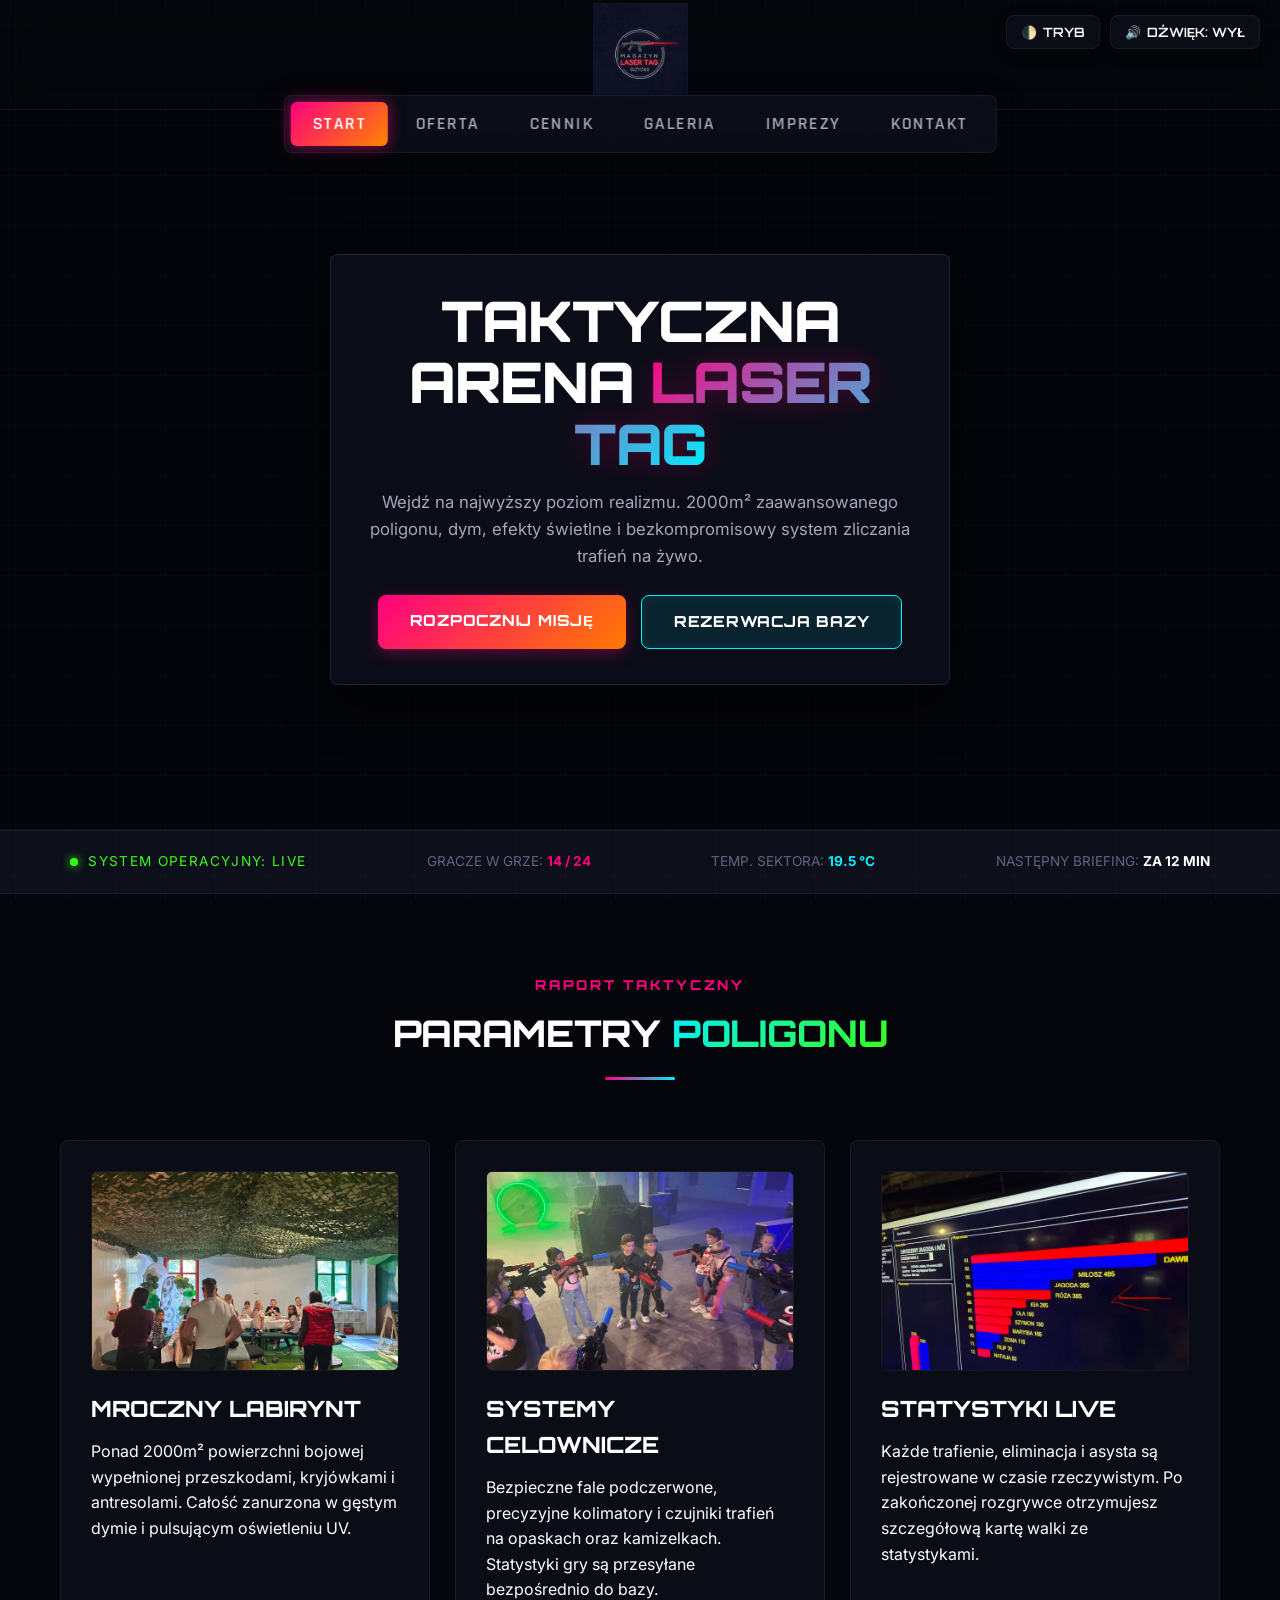
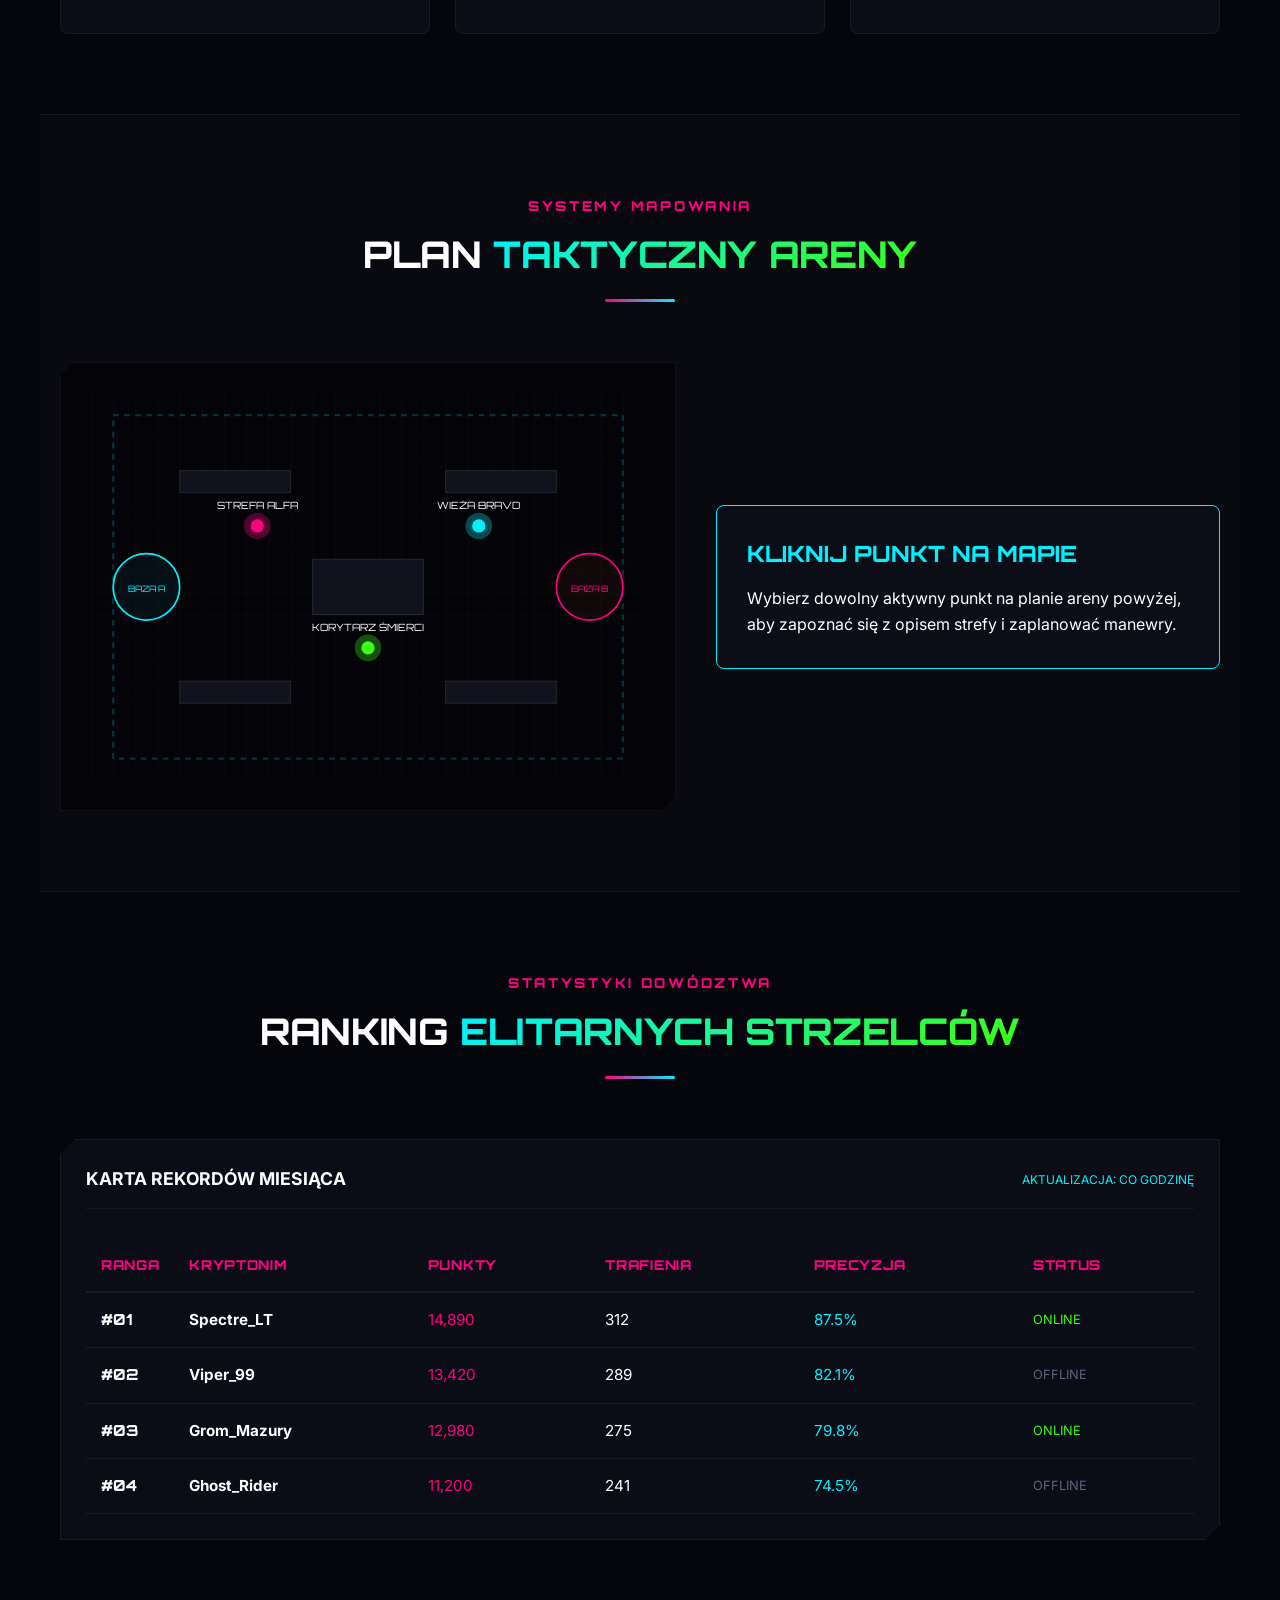
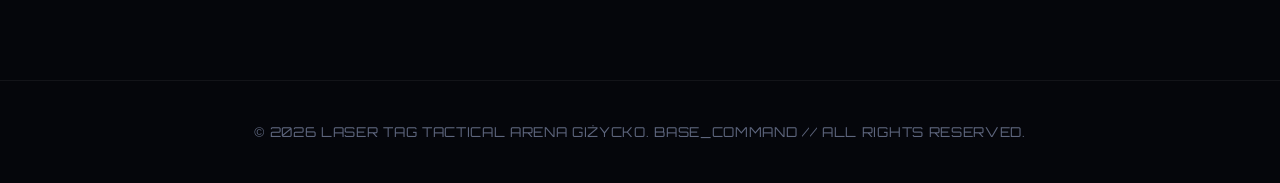
==== commit 3cabc48a: "Feat: Obsidian glassmorphism redesign, Day/Night tactical briefing system, synthesizer audio effects" ====
--- a/index.html
+++ b/index.html
@@ -9,8 +9,8 @@
 <body data-page="start">
 
   <!-- Glow Backgrounds -->
-  <div class="grid-glow"></div>
-  <div class="grid-glow-alt"></div>
+  <div class="bg-glow-orange"></div>
+  <div class="bg-glow-emerald"></div>
 
   <!-- Top Nav with Central Logo -->
   <nav class="top-nav">
@@ -120,7 +120,7 @@
     <section class="content-section" style="border-top: 1px solid var(--border-color); background: rgba(15, 17, 26, 0.4);">
       <div class="section-header">
         <span class="section-tag">SYSTEMY MAPOWANIA</span>
-        <h2 class="section-title">PLAN <span>TAKTYCZNY BASE_01</span></h2>
+        <h2 class="section-title">PLAN <span>TAKTYCZNY ARENY</span></h2>
         <div class="section-divider"></div>
       </div>
 
@@ -148,38 +148,37 @@
             
             <!-- Spawn Zones -->
             <circle cx="50" cy="175" r="30" fill="rgba(0, 229, 255, 0.05)" stroke="var(--accent-secondary)" stroke-width="1.5" />
-            <text x="50" y="180" font-family="Orbitron" font-size="8" fill="var(--accent-secondary)" text-anchor="middle">SPAWN A</text>
+            <text x="50" y="180" font-family="Orbitron" font-size="8" fill="var(--accent-secondary)" text-anchor="middle">BAZA A</text>
             
             <circle cx="450" cy="175" r="30" fill="rgba(255, 87, 34, 0.05)" stroke="var(--accent-primary)" stroke-width="1.5" />
-            <text x="450" y="180" font-family="Orbitron" font-size="8" fill="var(--accent-primary)" text-anchor="middle">SPAWN B</text>
+            <text x="450" y="180" font-family="Orbitron" font-size="8" fill="var(--accent-primary)" text-anchor="middle">BAZA B</text>
 
             <!-- Clickable Interactive Points -->
-            <g class="map-point" style="cursor: pointer;" onclick="selectZone('checkpoint-alfa', 'STREFA ALFA (BAZA ALFA)', 'Główny punkt kontrolny znajdujący się w centralnej części areny. Otoczony metalowymi osłonami, idealny do obrony i organizowania zasadzek na wrogie jednostki.')">
+            <g class="map-point" style="cursor: pointer;" onclick="selectZone('checkpoint-alfa', 'STREFA ALFA (PUNKT CENTRALNY)', 'Główny punkt kontrolny znajdujący się w centralnej części areny. Otoczony metalowymi osłonami, idealny do obrony i organizowania zasadzek.')">
               <circle cx="150" cy="120" r="12" fill="var(--accent-primary)" opacity="0.3" class="pulse-circle"/>
               <circle cx="150" cy="120" r="6" fill="var(--accent-primary)"/>
-              <text x="150" y="105" font-family="Orbitron" font-size="9" fill="#fff" text-anchor="middle">BASE_ALPHA</text>
+              <text x="150" y="105" font-family="Orbitron" font-size="9" fill="#fff" text-anchor="middle">STREFA ALFA</text>
             </g>
 
-            <g class="map-point" style="cursor: pointer;" onclick="selectZone('tower-bravo', 'WIEŻA OBSERWACYJNA (BRAVO)', 'Podwyższenie taktyczne zapewniające pełen podgląd na strefę centralną i korytarze Spawn B. Kluczowa pozycja dla graczy posługujących się karabinami snajperskimi.')">
+            <g class="map-point" style="cursor: pointer;" onclick="selectZone('tower-bravo', 'WIEŻA OBSERWACYJNA BRAVO', 'Podwyższenie taktyczne zapewniające pełen podgląd na strefę centralną i korytarze bazy B. Kluczowa pozycja dla graczy posługujących się karabinami snajperskimi.')">
               <circle cx="350" cy="120" r="12" fill="var(--accent-secondary)" opacity="0.3" class="pulse-circle"/>
               <circle cx="350" cy="120" r="6" fill="var(--accent-secondary)"/>
-              <text x="350" y="105" font-family="Orbitron" font-size="9" fill="#fff" text-anchor="middle">TOWER_BRAVO</text>
+              <text x="350" y="105" font-family="Orbitron" font-size="9" fill="#fff" text-anchor="middle">WIEŻA BRAVO</text>
             </g>
 
-            <g class="map-point" style="cursor: pointer;" onclick="selectZone('choke-point', 'KORYTARZ ŚMIERCI', 'Długi, prosty korytarz we wschodniej części areny o ograniczonej liczbie osłon taktycznych. Przejście tą strefą wymaga doskonałego wsparcia i osłony tarczy.')">
+            <g class="map-point" style="cursor: pointer;" onclick="selectZone('choke-point', 'KORYTARZ ŚMIERCI', 'Długi, prosty korytarz we wschodniej części areny o ograniczonej liczbie osłon. Przejście tą strefą wymaga doskonałego wsparcia i osłony tarczy.')">
               <circle cx="250" cy="230" r="12" fill="var(--accent-success)" opacity="0.3" class="pulse-circle"/>
               <circle cx="250" cy="230" r="6" fill="var(--accent-success)"/>
-              <text x="250" y="215" font-family="Orbitron" font-size="9" fill="#fff" text-anchor="middle">CHOKE_POINT</text>
+              <text x="250" y="215" font-family="Orbitron" font-size="9" fill="#fff" text-anchor="middle">KORYTARZ ŚMIERCI</text>
             </g>
           </svg>
         </div>
 
         <!-- Zone details text -->
         <div id="zone-details" class="hud-card" style="border-color: var(--accent-secondary);">
-          <div class="card-num">PLAN_SEC // INFO</div>
           <h3 class="card-title" id="zone-title" style="color: var(--accent-secondary);">Kliknij punkt na mapie</h3>
           <p class="card-desc" id="zone-desc" style="margin-top: 15px;">
-            Wybierz dowolny aktywny cel taktyczny na planie areny powyżej, aby przeanalizować charakterystykę terenu i zaplanować manewry bojowe.
+            Wybierz dowolny aktywny punkt na planie areny powyżej, aby zapoznać się z opisem strefy i zaplanować manewry.
           </p>
         </div>
       </div>
@@ -271,22 +270,7 @@
   </nav>
 
   <!-- Interactive JavaScript -->
-  <script>
-    function selectZone(id, title, desc) {
-      document.getElementById('zone-title').innerText = title;
-      document.getElementById('zone-desc').innerText = desc;
-      
-      // Update border color depending on zone
-      const card = document.getElementById('zone-details');
-      if (id === 'checkpoint-alfa') {
-        card.style.borderColor = 'var(--accent-primary)';
-      } else if (id === 'tower-bravo') {
-        card.style.borderColor = 'var(--accent-secondary)';
-      } else {
-        card.style.borderColor = 'var(--accent-success)';
-      }
-    }
-  </script>
+  <script src="assets/js/hud.js"></script>
 
   <!-- Pulse CSS Animations for Map -->
   <style>
--- a/styles.css
+++ b/styles.css
@@ -1,22 +1,60 @@
-@import url('https://fonts.googleapis.com/css2?family=Orbitron:wght@400;500;700;900&family=Rajdhani:wght@500;600;700&family=Inter:wght@400;500;600&display=swap');
+@import url('https://fonts.googleapis.com/css2?family=Orbitron:wght@400;600;800;900&family=Rajdhani:wght@500;600;700&family=Inter:wght@400;500;600;700&display=swap');
 
 :root {
-  --bg-dark: #07080c;
-  --bg-surface: #0f111a;
-  --bg-card: #131625;
-  --accent-primary: #ff5722;
-  --accent-primary-rgb: 255, 87, 34;
-  --accent-secondary: #00e5ff;
-  --accent-secondary-rgb: 0, 229, 255;
-  --accent-success: #39ff14;
-  --text-primary: #f3f4f6;
-  --text-muted: #8e94a5;
-  --border-color: rgba(255, 255, 255, 0.08);
-  --border-active: rgba(255, 87, 34, 0.4);
-  
-  --font-hud: 'Orbitron', sans-serif;
+  /* DEFAULT (NIGHT MODE / NEON ARENA) */
+  --bg-dark: #05060b;
+  --bg-surface: rgba(13, 16, 28, 0.7);
+  --bg-surface-elevated: rgba(22, 28, 48, 0.85);
+  
+  --accent-primary: #ff007f; /* Neon Pink/Laser */
+  --accent-primary-rgb: 255, 0, 127;
+  --accent-secondary: #00f0ff; /* Electric Cyan/Sensor */
+  --accent-secondary-rgb: 0, 240, 255;
+  --accent-success: #39ff14; /* Neon Green */
+  --accent-success-rgb: 57, 255, 20;
+  
+  --border-ghost: rgba(255, 255, 255, 0.06);
+  --border-color: rgba(255, 255, 255, 0.06);
+  --border-active: rgba(255, 0, 127, 0.4);
+  --border-cyan: rgba(0, 240, 255, 0.4);
+  
+  --text-primary: #ffffff;
+  --text-secondary: #a2a8b9;
+  --text-muted: #5e667e;
+  
+  --font-header: 'Orbitron', sans-serif;
   --font-menu: 'Rajdhani', sans-serif;
   --font-body: 'Inter', sans-serif;
+  --radius-default: 8px;
+  
+  --laser-glow: 0 0 15px rgba(255, 0, 127, 0.6);
+  --sensor-glow: 0 0 15px rgba(0, 240, 255, 0.5);
+}
+
+/* DAY MODE (MILITARY BRIEFING / HIGH CONTRAST) */
+body.theme-day {
+  --bg-dark: #f0f2f6;
+  --bg-surface: rgba(255, 255, 255, 0.9);
+  --bg-surface-elevated: rgba(255, 255, 255, 1);
+  
+  --accent-primary: #0055ff; /* Tactical Blue */
+  --accent-primary-rgb: 0, 85, 255;
+  --accent-secondary: #ff5722; /* Warning Orange */
+  --accent-secondary-rgb: 255, 87, 34;
+  --accent-success: #00a854;
+  --accent-success-rgb: 0, 168, 84;
+  
+  --border-ghost: rgba(0, 0, 0, 0.08);
+  --border-color: rgba(0, 0, 0, 0.08);
+  --border-active: rgba(0, 85, 255, 0.35);
+  --border-cyan: rgba(255, 87, 34, 0.35);
+  
+  --text-primary: #090a0f;
+  --text-secondary: #4a5468;
+  --text-muted: #8a94a6;
+  
+  --laser-glow: 0 4px 10px rgba(0, 85, 255, 0.2);
+  --sensor-glow: 0 4px 10px rgba(255, 87, 34, 0.2);
 }
 
 * {
@@ -25,7 +63,7 @@
   padding: 0;
 }
 
-/* Scrollbar styling */
+/* Scrollbar */
 ::-webkit-scrollbar {
   width: 8px;
 }
@@ -33,9 +71,8 @@
   background: var(--bg-dark);
 }
 ::-webkit-scrollbar-thumb {
-  background: var(--bg-card);
-  border: 2px solid var(--bg-dark);
-  border-radius: 4px;
+  background: var(--border-ghost);
+  border-radius: var(--radius-default);
 }
 ::-webkit-scrollbar-thumb:hover {
   background: var(--accent-primary);
@@ -46,12 +83,9 @@
   color: var(--text-primary);
   font-family: var(--font-body);
   overflow-x: hidden;
-  padding-bottom: 80px; /* Space for bottom nav on mobile */
-  background-image: 
-    linear-gradient(rgba(18, 21, 32, 0.5) 1px, transparent 1px),
-    linear-gradient(90deg, rgba(18, 21, 32, 0.5) 1px, transparent 1px);
-  background-size: 40px 40px;
-  background-position: center;
+  padding-bottom: 80px;
+  line-height: 1.6;
+  transition: background-color 0.4s ease, color 0.4s ease;
 }
 
 @media (min-width: 992px) {
@@ -60,52 +94,94 @@
   }
 }
 
-/* SCANLINE EFFECT */
-body::before {
+/* CYBER GRID BACKGROUND (glows in dark mode) */
+body::after {
   content: "";
   position: fixed;
   inset: 0;
-  background: linear-gradient(
-    rgba(18, 16, 16, 0) 50%, 
-    rgba(0, 0, 0, 0.25) 50%
-  ), linear-gradient(
-    90deg,
-    rgba(255, 0, 0, 0.03),
-    rgba(0, 255, 0, 0.01),
-    rgba(0, 0, 255, 0.03)
-  );
-  background-size: 100% 4px, 6px 100%;
-  z-index: 9999;
+  background-image: 
+    linear-gradient(var(--border-ghost) 1px, transparent 1px),
+    linear-gradient(90deg, var(--border-ghost) 1px, transparent 1px);
+  background-size: 50px 50px;
+  background-position: center;
+  z-index: -2;
   pointer-events: none;
-  opacity: 0.4;
-}
-
-/* GLITCH BACKGROUND GLOW */
-.grid-glow {
+  opacity: 0.6;
+}
+
+/* AMBIENT LIGHTS */
+.ambient-glow-1 {
   position: absolute;
   width: 600px;
   height: 600px;
-  background: radial-gradient(circle, rgba(var(--accent-primary-rgb), 0.08) 0%, transparent 70%);
+  background: radial-gradient(circle, rgba(var(--accent-primary-rgb), 0.1) 0%, transparent 70%);
   top: -200px;
   left: -200px;
   pointer-events: none;
   z-index: -1;
   filter: blur(80px);
-}
-
-.grid-glow-alt {
+  animation: floatLight 12s infinite alternate;
+}
+
+.ambient-glow-2 {
   position: absolute;
   width: 500px;
   height: 500px;
-  background: radial-gradient(circle, rgba(var(--accent-secondary-rgb), 0.06) 0%, transparent 70%);
-  bottom: 0;
+  background: radial-gradient(circle, rgba(var(--accent-secondary-rgb), 0.08) 0%, transparent 70%);
+  bottom: 100px;
   right: -100px;
   pointer-events: none;
   z-index: -1;
   filter: blur(80px);
-}
-
-/* TOP NAV WITH LOGO & SIDEBARS */
+  animation: floatLight 10s infinite alternate-reverse;
+}
+
+@keyframes floatLight {
+  0% { transform: translate(0, 0) scale(1); }
+  100% { transform: translate(40px, 30px) scale(1.1); }
+}
+
+/* FLOATING SETTINGS BAR (SOUNDS & DAY/NIGHT SWITCH) */
+.settings-hud {
+  position: fixed;
+  top: 15px;
+  right: 20px;
+  display: flex;
+  gap: 10px;
+  z-index: 1001;
+}
+
+.settings-btn {
+  background: var(--bg-surface);
+  border: 1px solid var(--border-ghost);
+  color: var(--text-primary);
+  padding: 8px 14px;
+  font-family: var(--font-header);
+  font-size: 0.8rem;
+  font-weight: 600;
+  text-transform: uppercase;
+  cursor: pointer;
+  border-radius: var(--radius-default);
+  backdrop-filter: blur(10px);
+  display: flex;
+  align-items: center;
+  gap: 6px;
+  transition: all 0.25s ease;
+  box-shadow: 0 4px 15px rgba(0,0,0,0.25);
+}
+
+.settings-btn:hover {
+  border-color: var(--accent-primary);
+  box-shadow: var(--laser-glow);
+}
+
+.settings-btn.active {
+  background: var(--accent-primary);
+  color: #fff;
+  border-color: var(--accent-primary);
+}
+
+/* TOP NAV */
 .top-nav {
   position: fixed;
   top: 0;
@@ -113,52 +189,31 @@
   display: flex;
   align-items: center;
   justify-content: center;
-  height: 90px;
+  height: 110px;
   z-index: 1000;
-  background: linear-gradient(to bottom, var(--bg-dark) 40%, rgba(7, 8, 12, 0.9) 80%, transparent);
-  border-bottom: 1px solid rgba(255, 255, 255, 0.05);
-  backdrop-filter: blur(10px);
-}
-
-.top-nav .line {
-  height: 1px;
-  background: linear-gradient(90deg, transparent, var(--accent-primary), transparent);
-  flex-grow: 1;
-  max-width: 25%;
-  opacity: 0.7;
-  position: relative;
-}
-
-.top-nav .line::after {
-  content: '';
-  position: absolute;
-  width: 4px;
-  height: 4px;
-  background: var(--accent-primary);
-  top: -1.5px;
-  box-shadow: 0 0 8px var(--accent-primary);
-}
-
-.top-nav .left-line::after { right: 0; }
-.top-nav .right-line::after { left: 0; }
-
-.top-nav .logo {
-  display: flex;
-  align-items: center;
-  justify-content: center;
-  padding: 0 20px;
+  background: rgba(var(--bg-dark), 0.75);
+  border-bottom: 1px solid var(--border-ghost);
+  backdrop-filter: blur(20px);
+  padding-left: 20px;
+  justify-content: flex-start;
+}
+
+@media (min-width: 992px) {
+  .top-nav {
+    justify-content: center;
+    padding-left: 0;
+  }
 }
 
 .top-nav .logo img {
-  height: 65px;
-  border: 1px solid var(--accent-primary);
-  padding: 2px;
-  background: rgba(0, 0, 0, 0.8);
-  box-shadow: 0 0 15px rgba(var(--accent-primary-rgb), 0.25);
-  clip-path: polygon(8px 0%, 100% 0%, 100% calc(100% - 8px), calc(100% - 8px) 100%, 0% 100%, 0% 8px);
-}
-
-/* DESKTOP MENU */
+  height: 95px;
+}
+
+main {
+  padding-top: 110px !important;
+}
+
+/* DESKTOP NAV */
 .desktop-menu {
   display: none;
 }
@@ -167,499 +222,388 @@
   .desktop-menu {
     display: flex;
     justify-content: center;
-    gap: 15px;
+    gap: 6px;
     position: fixed;
-    top: 105px;
+    top: 95px;
     left: 50%;
     transform: translateX(-50%);
     z-index: 1000;
-    background: rgba(15, 17, 26, 0.8);
+    background: var(--bg-surface);
     padding: 6px;
-    border: 1px solid var(--border-color);
-    backdrop-filter: blur(15px);
-    box-shadow: 0 10px 30px rgba(0,0,0,0.5);
-    clip-path: polygon(10px 0, 100% 0, 100% calc(100% - 10px), calc(100% - 10px) 100%, 0 100%, 0 10px);
+    border: 1px solid var(--border-ghost);
+    backdrop-filter: blur(20px);
+    box-shadow: 0 10px 30px rgba(0, 0, 0, 0.35);
+    border-radius: var(--radius-default);
   }
 
   .desktop-menu a {
-    color: var(--text-primary);
+    display: inline-block;
+    color: var(--text-secondary);
     font-family: var(--font-menu);
-    font-size: 1.15rem;
+    font-size: 1.1rem;
     font-weight: 600;
     text-transform: uppercase;
     letter-spacing: 0.08em;
     text-decoration: none;
-    padding: 8px 24px;
-    transition: all 0.3s ease;
-    clip-path: polygon(6px 0, 100% 0, 100% calc(100% - 6px), calc(100% - 6px) 100%, 0 100%, 0 6px);
-    position: relative;
-  }
-
-  .desktop-menu a::after {
-    content: '';
-    position: absolute;
-    bottom: 0;
-    left: 10%;
-    width: 80%;
-    height: 2px;
-    background: var(--accent-primary);
-    transform: scaleX(0);
-    transition: transform 0.3s ease;
-    box-shadow: 0 0 8px var(--accent-primary);
+    padding: 8px 22px;
+    transition: all 0.2s ease;
+    border-radius: 6px;
   }
 
   .desktop-menu a:hover {
-    color: var(--accent-primary);
-    background: rgba(255, 87, 34, 0.05);
-  }
-
-  .desktop-menu a:hover::after {
-    transform: scaleX(1);
+    color: #fff;
+    background: rgba(255,255,255,0.04);
   }
 
   .desktop-menu a.active {
     color: #fff;
-    background: var(--accent-primary);
-    box-shadow: 0 0 15px rgba(var(--accent-primary-rgb), 0.3);
-  }
-}
-
-/* HERO SECTION WITH VIDEO HEADER */
+    background: linear-gradient(135deg, var(--accent-primary), #ff8500);
+    box-shadow: var(--laser-glow);
+  }
+}
+
+/* HERO SECTION */
 .hero {
   position: relative;
-  height: 90vh;
-  min-height: 550px;
+  height: 80vh;
+  min-height: 500px;
   display: flex;
   align-items: center;
   justify-content: center;
   overflow: hidden;
-  border-bottom: 2px solid var(--accent-primary);
-  box-shadow: 0 15px 35px rgba(0,0,0,0.6);
-  padding-top: 100px;
+  border-bottom: 1px solid var(--border-ghost);
 }
 
 .bg-video {
-  position: absolute;
-  top: 50%;
-  left: 50%;
-  min-width: 100%;
-  min-height: 100%;
-  width: auto;
-  height: auto;
-  transform: translate(-50%, -50%);
-  z-index: -2;
-  object-fit: cover;
-  filter: brightness(0.4) contrast(1.1) saturate(0.85);
-}
-
-.video-overlay {
-  position: absolute;
-  inset: 0;
-  background: linear-gradient(to bottom, rgba(7, 8, 12, 0.4) 0%, rgba(7, 8, 12, 0.8) 70%, var(--bg-dark) 100%);
-  z-index: -1;
-}
-
-/* HUD PANEL WITH BRACKETS */
-.hud-panel {
-  background: rgba(15, 17, 26, 0.75);
-  border: 1px solid rgba(255, 255, 255, 0.05);
-  padding: 40px 30px;
-  max-width: 750px;
-  width: 90%;
-  position: relative;
-  backdrop-filter: blur(10px);
-  box-shadow: 0 20px 50px rgba(0, 0, 0, 0.6);
-  clip-path: polygon(15px 0, 100% 0, 100% calc(100% - 15px), calc(100% - 15px) 100%, 0 100%, 0 15px);
-  text-align: center;
-  animation: hudPulse 8s infinite alternate;
-}
-
-@keyframes hudPulse {
-  0% { border-color: rgba(255, 255, 255, 0.05); }
-  50% { border-color: rgba(0, 229, 255, 0.15); }
-  100% { border-color: rgba(255, 87, 34, 0.15); }
-}
-
-/* HUD corner bracket markers */
-.hud-panel::before, .hud-panel::after {
-  content: "";
-  position: absolute;
-  width: 25px;
-  height: 25px;
-  pointer-events: none;
-}
-
-.hud-panel::before {
-  top: 0;
-  left: 0;
-  border-top: 3px solid var(--accent-primary);
-  border-left: 3px solid var(--accent-primary);
-}
-
-.hud-panel::after {
-  bottom: 0;
-  right: 0;
-  border-bottom: 3px solid var(--accent-primary);
-  border-right: 3px solid var(--accent-primary);
-}
-
-.hud-metadata {
-  font-family: var(--font-hud);
-  font-size: 0.75rem;
-  color: var(--accent-secondary);
-  letter-spacing: 0.3em;
-  margin-bottom: 15px;
-  text-transform: uppercase;
-  text-shadow: 0 0 8px rgba(0, 229, 255, 0.4);
-}
-
-.hud-title {
-  font-family: var(--font-hud);
-  font-size: 2.2rem;
-  font-weight: 900;
-  line-height: 1.1;
-  text-transform: uppercase;
-  color: #fff;
-  letter-spacing: 0.05em;
-  margin-bottom: 15px;
-  text-shadow: 0 0 10px rgba(255, 255, 255, 0.1);
-}
-
-@media (min-width: 768px) {
-  .hud-title {
-    font-size: 3.2rem;
-  }
-}
-
-.hud-title span {
-  color: var(--accent-primary);
-  text-shadow: 0 0 15px rgba(255, 87, 34, 0.5);
-}
-
-.hud-desc {
-  color: var(--text-muted);
-  font-size: 1.05rem;
-  line-height: 1.6;
-  margin-bottom: 30px;
-  max-width: 600px;
-  margin-left: auto;
-  margin-right: auto;
-}
-
-/* BUTTONS SYSTEM */
-.btn-hud-container {
-  display: flex;
-  gap: 15px;
-  justify-content: center;
-  flex-wrap: wrap;
-}
-
-.btn-hud {
-  font-family: var(--font-menu);
-  font-size: 1.2rem;
-  font-weight: 700;
-  text-transform: uppercase;
-  letter-spacing: 0.1em;
-  padding: 12px 30px;
-  text-decoration: none;
-  transition: all 0.3s ease;
-  position: relative;
-  cursor: pointer;
-  background: transparent;
-  clip-path: polygon(10px 0, 100% 0, 100% calc(100% - 10px), calc(100% - 10px) 100%, 0 100%, 0 10px);
-}
-
-.btn-hud-orange {
-  border: 1px solid var(--accent-primary);
-  color: #fff;
-  background: rgba(255, 87, 34, 0.15);
-  box-shadow: inset 0 0 10px rgba(255, 87, 34, 0.2), 0 0 15px rgba(255, 87, 34, 0.1);
-}
-
-.btn-hud-orange:hover {
-  background: var(--accent-primary);
-  color: #000;
-  box-shadow: 0 0 25px rgba(var(--accent-primary-rgb), 0.6);
-  transform: translateY(-2px);
-}
-
-.btn-hud-cyan {
-  border: 1px solid var(--accent-secondary);
-  color: #fff;
-  background: rgba(0, 229, 255, 0.1);
-  box-shadow: inset 0 0 10px rgba(0, 229, 255, 0.15);
-}
-
-.btn-hud-cyan:hover {
-  background: var(--accent-secondary);
-  color: #000;
-  box-shadow: 0 0 25px rgba(var(--accent-secondary-rgb), 0.5);
-  transform: translateY(-2px);
-}
-
-/* SECTION STRUCTURES */
-section.content-section {
-  padding: 80px 20px;
-  position: relative;
-  max-width: 1280px;
-  margin: 0 auto;
-}
-
-.section-header {
-  text-align: center;
-  margin-bottom: 60px;
-  position: relative;
-}
-
-.section-tag {
-  font-family: var(--font-hud);
-  font-size: 0.75rem;
-  color: var(--accent-primary);
-  letter-spacing: 0.4em;
-  text-transform: uppercase;
-  margin-bottom: 10px;
-  display: block;
-}
-
-.section-title {
-  font-family: var(--font-hud);
-  font-size: 2.2rem;
-  text-transform: uppercase;
-  color: #fff;
-  letter-spacing: 0.05em;
-}
-
-.section-title span {
-  color: var(--accent-secondary);
-}
-
-.section-divider {
-  width: 100px;
-  height: 2px;
-  background: linear-gradient(90deg, transparent, var(--accent-primary), transparent);
-  margin: 20px auto 0;
-}
-
-/* CARDS SYSTEM (HUD INSPIRED) */
-.hud-grid {
-  display: grid;
-  grid-template-columns: repeat(auto-fit, minmax(320px, 1fr));
-  gap: 30px;
-}
-
-.hud-card {
-  background: var(--bg-surface);
-  border: 1px solid var(--border-color);
-  padding: 30px;
-  position: relative;
-  transition: all 0.4s ease;
-  clip-path: polygon(15px 0, 100% 0, 100% calc(100% - 15px), calc(100% - 15px) 100%, 0 100%, 0 15px);
-}
-
-.hud-card::before {
-  content: "";
   position: absolute;
   top: 0;
   left: 0;
   width: 100%;
+  height: 100%;
+  object-fit: cover;
+  z-index: -1;
+}
+
+.video-overlay {
+  position: absolute;
+  inset: 0;
+  background: rgba(5, 6, 11, 0.7); /* Darker overlay for extreme readability */
+  z-index: 0;
+}
+
+/* GLASS PANEL */
+.hud-panel {
+  background: rgba(13, 16, 28, 0.8);
+  border: 1px solid rgba(255, 255, 255, 0.1);
+  padding: 35px 30px;
+  max-width: 620px;
+  width: 90%;
+  position: relative;
+  z-index: 10;
+  backdrop-filter: blur(20px);
+  box-shadow: 0 20px 45px rgba(0, 0, 0, 0.5);
+  border-radius: var(--radius-default);
+  text-align: center;
+  transition: all 0.3s ease;
+}
+
+.hud-metadata {
+  display: none !important; /* Hide tactical codes and English translations */
+}
+
+.hud-title {
+  font-family: var(--font-header);
+  font-size: 2.3rem;
+  font-weight: 900;
+  line-height: 1.1;
+  text-transform: uppercase;
+  color: #fff;
+  letter-spacing: -0.02em;
+  margin-bottom: 15px;
+}
+
+@media (min-width: 768px) {
+  .hud-title {
+    font-size: 3.5rem;
+  }
+}
+
+.hud-title span {
+  background: linear-gradient(135deg, var(--accent-primary), var(--accent-secondary));
+  -webkit-background-clip: text;
+  -webkit-text-fill-color: transparent;
+  filter: drop-shadow(0 0 15px rgba(var(--accent-primary-rgb), 0.3));
+}
+
+/* BUTTONS & CONTAINERS */
+.btn-hud-container {
+  display: flex;
+  justify-content: center;
+  gap: 15px;
+  margin-top: 25px;
+  flex-wrap: wrap;
+}
+
+.hud-desc {
+  font-family: var(--font-body);
+  font-size: 1.05rem;
+  color: var(--text-secondary);
+  margin-bottom: 25px;
+  line-height: 1.6;
+}
+
+.btn-hud {
+  display: inline-block;
+  font-family: var(--font-header);
+  font-size: 0.95rem;
+  font-weight: 800;
+  text-transform: uppercase;
+  letter-spacing: 0.05em;
+  padding: 14px 32px;
+  text-decoration: none;
+  transition: all 0.25s cubic-bezier(0.25, 0.8, 0.25, 1);
+  cursor: pointer;
+  background: transparent;
+  border-radius: var(--radius-default);
+  border: 1px solid transparent;
+}
+
+.btn-hud-orange {
+  background: linear-gradient(135deg, var(--accent-primary), #ff7b00);
+  color: #fff;
+  border: none;
+  box-shadow: 0 4px 15px rgba(var(--accent-primary-rgb), 0.35);
+}
+
+.btn-hud-orange:hover {
+  transform: translateY(-2px) scale(1.02);
+  box-shadow: 0 6px 20px rgba(var(--accent-primary-rgb), 0.55);
+}
+
+.btn-hud-cyan {
+  border-color: var(--accent-secondary);
+  color: #fff;
+  background: rgba(var(--accent-secondary-rgb), 0.1);
+  box-shadow: inset 0 0 10px rgba(var(--accent-secondary-rgb), 0.1);
+}
+
+.btn-hud-cyan:hover {
+  background: var(--accent-secondary);
+  color: #000;
+  box-shadow: 0 4px 20px rgba(var(--accent-secondary-rgb), 0.5);
+  transform: translateY(-2px) scale(1.02);
+}
+
+/* CONTENT SECTIONS */
+section.content-section {
+  padding: 80px 20px;
+  position: relative;
+  max-width: 1200px;
+  margin: 0 auto;
+}
+
+.section-header {
+  text-align: center;
+  margin-bottom: 60px;
+}
+
+.section-tag {
+  font-family: var(--font-header);
+  font-size: 0.85rem;
+  color: var(--accent-primary);
+  letter-spacing: 0.2em;
+  text-transform: uppercase;
+  margin-bottom: 8px;
+  font-weight: 800;
+  display: block;
+}
+
+.section-title {
+  font-family: var(--font-header);
+  font-size: 2.3rem;
+  font-weight: 800;
+  text-transform: uppercase;
+  color: #fff;
+  letter-spacing: -0.01em;
+}
+
+.section-title span {
+  background: linear-gradient(135deg, var(--accent-secondary), var(--accent-success));
+  -webkit-background-clip: text;
+  -webkit-text-fill-color: transparent;
+}
+
+.section-divider {
+  width: 70px;
   height: 3px;
-  background: linear-gradient(90deg, var(--accent-primary), transparent);
-  transform: scaleX(0);
-  transform-origin: left;
-  transition: transform 0.4s ease;
+  background: linear-gradient(90deg, var(--accent-primary), var(--accent-secondary));
+  margin: 15px auto 0;
+  border-radius: 3px;
+}
+
+/* GAME CARDS GRID */
+.hud-grid {
+  display: grid;
+  grid-template-columns: repeat(auto-fit, minmax(280px, 1fr));
+  gap: 25px;
+}
+
+.hud-card {
+  background: var(--bg-surface);
+  border: 1px solid var(--border-ghost);
+  padding: 30px;
+  position: relative;
+  border-radius: var(--radius-default);
+  transition: all 0.3s cubic-bezier(0.25, 0.8, 0.25, 1);
+  backdrop-filter: blur(16px);
 }
 
 .hud-card:hover {
-  transform: translateY(-5px);
+  transform: translateY(-4px) scale(1.01);
   border-color: var(--border-active);
-  box-shadow: 0 15px 30px rgba(255, 87, 34, 0.08);
-}
-
-.hud-card:hover::before {
-  transform: scaleX(1);
+  box-shadow: 0 15px 30px rgba(var(--accent-primary-rgb), 0.15);
+  background: var(--bg-surface-elevated);
 }
 
 .card-num {
-  font-family: var(--font-hud);
-  font-size: 0.8rem;
-  color: var(--accent-secondary);
-  position: absolute;
-  top: 20px;
-  right: 20px;
-  opacity: 0.5;
+  display: none !important;
 }
 
 .card-img-holder {
   width: 100%;
-  height: 220px;
+  height: 200px;
   overflow: hidden;
   position: relative;
-  margin-bottom: 25px;
+  margin-bottom: 20px;
+  border-radius: 6px;
   border: 1px solid rgba(255, 255, 255, 0.05);
-  clip-path: polygon(10px 0, 100% 0, 100% calc(100% - 10px), calc(100% - 10px) 100%, 0 100%, 0 10px);
 }
 
 .card-img-holder img {
   width: 100%;
   height: 100%;
   object-fit: cover;
-  filter: contrast(1.15) brightness(0.85);
   transition: transform 0.5s ease;
 }
 
 .hud-card:hover .card-img-holder img {
-  transform: scale(1.08);
-}
-
-/* Crosshair overlay in image */
-.card-img-holder::after {
-  content: "⌖";
-  position: absolute;
-  inset: 0;
-  display: flex;
-  align-items: center;
-  justify-content: center;
-  color: var(--accent-primary);
-  font-size: 2rem;
-  opacity: 0;
-  background: rgba(7, 8, 12, 0.2);
-  transition: all 0.3s ease;
-}
-
-.hud-card:hover .card-img-holder::after {
-  opacity: 0.4;
+  transform: scale(1.05);
 }
 
 .card-title {
-  font-family: var(--font-hud);
-  font-size: 1.5rem;
+  font-family: var(--font-header);
+  font-size: 1.4rem;
   color: #fff;
   text-transform: uppercase;
   margin-bottom: 12px;
-  letter-spacing: 0.02em;
-}
-
-.card-desc {
-  color: var(--text-muted);
-  line-height: 1.6;
-  font-size: 0.95rem;
-}
-
-/* STATS BARS IN HUD CARD */
-.card-stats {
-  margin-top: 20px;
+  font-weight: 800;
+}
+
+/* WEAPON CUSTOMIZER COMPONENT */
+.customizer-box {
+  display: grid;
+  grid-template-columns: 1fr;
+  gap: 35px;
+  background: var(--bg-surface);
+  border: 1px solid var(--border-ghost);
+  padding: 35px;
+  border-radius: var(--radius-default);
+  backdrop-filter: blur(20px);
+}
+
+@media (min-width: 768px) {
+  .customizer-box {
+    grid-template-columns: 280px 1fr;
+  }
+}
+
+.class-list {
   display: flex;
   flex-direction: column;
   gap: 10px;
 }
 
-.stat-row {
-  display: flex;
-  justify-content: space-between;
-  align-items: center;
-  font-family: var(--font-hud);
-  font-size: 0.8rem;
-}
-
-.stat-label {
-  color: var(--text-muted);
-}
-
-.stat-val {
+.class-btn {
+  background: rgba(255, 255, 255, 0.02);
+  border: 1px solid var(--border-ghost);
+  color: var(--text-secondary);
+  font-family: var(--font-header);
+  font-weight: 800;
+  text-align: left;
+  padding: 14px 20px;
+  text-transform: uppercase;
+  letter-spacing: 0.05em;
+  cursor: pointer;
+  transition: all 0.25s ease;
+  border-radius: var(--radius-default);
+}
+
+.class-btn:hover, .class-btn.active {
+  background: rgba(var(--accent-primary-rgb), 0.15);
+  border-color: var(--accent-primary);
+  color: #fff;
+  box-shadow: var(--laser-glow);
+}
+
+.class-display {
+  display: flex;
+  flex-direction: column;
+  justify-content: center;
+  border-left: 1px solid var(--border-ghost);
+  padding-left: 0;
+}
+
+@media (min-width: 768px) {
+  .class-display {
+    padding-left: 30px;
+  }
+}
+
+.class-header {
+  display: flex;
+  flex-direction: column;
+  gap: 10px;
+  border-bottom: 1px solid var(--border-ghost);
+  padding-bottom: 15px;
+  margin-bottom: 20px;
+}
+@media (min-width: 576px) {
+  .class-header {
+    flex-direction: row;
+    justify-content: space-between;
+    align-items: baseline;
+  }
+}
+
+.class-name {
+  font-family: var(--font-header);
+  font-size: 1.8rem;
+  color: #fff;
+  text-transform: uppercase;
+  font-weight: 800;
+}
+
+.class-role {
+  font-family: var(--font-header);
+  font-size: 0.9rem;
   color: var(--accent-secondary);
+  font-weight: 800;
 }
 
 .stat-bar-outer {
   width: 100%;
-  height: 4px;
+  height: 8px;
   background: rgba(255,255,255,0.05);
-  margin-top: 4px;
+  margin-top: 5px;
+  border-radius: 4px;
+  overflow: hidden;
 }
 
 .stat-bar-inner {
   height: 100%;
   background: linear-gradient(90deg, var(--accent-primary), var(--accent-secondary));
-}
-
-/* WEAPON CUSTOMIZER INTERACTIVE COMPONENT */
-.customizer-box {
-  display: grid;
-  grid-template-columns: 1fr;
-  gap: 30px;
-  background: var(--bg-surface);
-  border: 1px solid var(--border-color);
-  padding: 30px;
-  clip-path: polygon(20px 0, 100% 0, 100% calc(100% - 20px), calc(100% - 20px) 100%, 0 100%, 0 20px);
-  position: relative;
-}
-
-@media (min-width: 768px) {
-  .customizer-box {
-    grid-template-columns: 280px 1fr;
-  }
-}
-
-.class-list {
-  display: flex;
-  flex-direction: column;
-  gap: 10px;
-}
-
-.class-btn {
-  background: rgba(255, 255, 255, 0.02);
-  border: 1px solid rgba(255, 255, 255, 0.05);
-  color: var(--text-muted);
-  font-family: var(--font-hud);
-  text-align: left;
-  padding: 15px;
-  text-transform: uppercase;
-  letter-spacing: 0.1em;
-  cursor: pointer;
-  transition: all 0.3s ease;
-  clip-path: polygon(8px 0, 100% 0, 100% calc(100% - 8px), calc(100% - 8px) 100%, 0 100%, 0 8px);
-}
-
-.class-btn:hover, .class-btn.active {
-  background: rgba(255, 87, 34, 0.08);
-  border-color: var(--accent-primary);
-  color: #fff;
-  box-shadow: 0 0 10px rgba(255, 87, 34, 0.15);
-}
-
-.class-display {
-  display: flex;
-  flex-direction: column;
-  justify-content: center;
-  border-left: 1px solid rgba(255, 255, 255, 0.05);
-  padding-left: 0;
-}
-
-@media (min-width: 768px) {
-  .class-display {
-    padding-left: 30px;
-  }
-}
-
-.class-header {
-  display: flex;
-  justify-content: space-between;
-  align-items: baseline;
-  border-bottom: 1px solid rgba(255, 255, 255, 0.05);
-  padding-bottom: 15px;
-  margin-bottom: 20px;
-}
-
-.class-name {
-  font-family: var(--font-hud);
-  font-size: 1.8rem;
-  color: #fff;
-  text-transform: uppercase;
-}
-
-.class-role {
-  font-family: var(--font-hud);
-  font-size: 0.9rem;
-  color: var(--accent-secondary);
+  border-radius: 4px;
+  transition: width 0.4s ease;
 }
 
 /* INTERACTIVE CALCULATOR */
@@ -667,9 +611,10 @@
   max-width: 750px;
   margin: 0 auto;
   background: var(--bg-surface);
-  border: 1px solid var(--border-color);
-  padding: 40px 30px;
-  clip-path: polygon(20px 0, 100% 0, 100% calc(100% - 20px), calc(100% - 20px) 100%, 0 100%, 0 20px);
+  border: 1px solid var(--border-ghost);
+  padding: 40px;
+  border-radius: var(--radius-default);
+  backdrop-filter: blur(20px);
 }
 
 .calc-group {
@@ -677,13 +622,14 @@
 }
 
 .calc-label {
-  font-family: var(--font-hud);
-  font-size: 0.9rem;
-  color: #fff;
-  text-transform: uppercase;
-  letter-spacing: 0.1em;
+  font-family: var(--font-header);
+  font-size: 0.95rem;
+  color: #fff;
+  text-transform: uppercase;
+  letter-spacing: 0.05em;
   margin-bottom: 15px;
   display: block;
+  font-weight: 800;
 }
 
 .calc-slider-box {
@@ -696,9 +642,10 @@
   flex-grow: 1;
   -webkit-appearance: none;
   appearance: none;
-  height: 6px;
-  background: rgba(255,255,255,0.05);
+  height: 8px;
+  background: rgba(255, 255, 255, 0.08);
   outline: none;
+  border-radius: 4px;
 }
 
 .calc-slider::-webkit-slider-thumb {
@@ -707,17 +654,18 @@
   width: 20px;
   height: 20px;
   background: var(--accent-primary);
-  box-shadow: 0 0 10px var(--accent-primary);
+  border-radius: 50%;
+  box-shadow: var(--laser-glow);
   cursor: pointer;
-  clip-path: polygon(50% 0%, 100% 50%, 50% 100%, 0% 50%);
 }
 
 .calc-val {
-  font-family: var(--font-hud);
-  font-size: 1.5rem;
-  color: var(--accent-secondary);
+  font-family: var(--font-header);
+  font-size: 1.4rem;
+  color: var(--accent-primary);
   min-width: 60px;
   text-align: right;
+  font-weight: 800;
 }
 
 .calc-grid-btns {
@@ -728,49 +676,105 @@
 
 .calc-btn-option {
   background: rgba(255, 255, 255, 0.02);
-  border: 1px solid rgba(255, 255, 255, 0.05);
-  color: var(--text-muted);
-  font-family: var(--font-menu);
-  font-size: 1.1rem;
-  font-weight: 600;
+  border: 1px solid var(--border-ghost);
+  color: var(--text-secondary);
+  font-family: var(--font-header);
+  font-size: 0.95rem;
+  font-weight: 800;
   text-transform: uppercase;
   padding: 12px;
   text-align: center;
   cursor: pointer;
-  transition: all 0.3s ease;
-  clip-path: polygon(6px 0, 100% 0, 100% calc(100% - 6px), calc(100% - 6px) 100%, 0 100%, 0 6px);
+  transition: all 0.2s ease;
+  border-radius: var(--radius-default);
 }
 
 .calc-btn-option:hover, .calc-btn-option.active {
-  background: rgba(0, 229, 255, 0.08);
+  background: rgba(var(--accent-secondary-rgb), 0.15);
   border-color: var(--accent-secondary);
   color: #fff;
+  box-shadow: var(--sensor-glow);
 }
 
 .calc-summary {
-  background: rgba(0, 0, 0, 0.4);
-  border: 1px solid rgba(255, 255, 255, 0.03);
+  background: rgba(0, 0, 0, 0.35);
+  border: 1px solid var(--border-ghost);
   padding: 25px;
   margin-top: 30px;
   display: flex;
   justify-content: space-between;
   align-items: center;
-  clip-path: polygon(10px 0, 100% 0, 100% calc(100% - 10px), calc(100% - 10px) 100%, 0 100%, 0 10px);
+  border-radius: var(--radius-default);
 }
 
 .calc-summary-label {
-  font-family: var(--font-hud);
+  font-family: var(--font-header);
   font-size: 1.1rem;
   text-transform: uppercase;
-  color: var(--text-muted);
+  color: var(--text-secondary);
+  font-weight: 800;
 }
 
 .calc-price {
-  font-family: var(--font-hud);
-  font-size: 2.2rem;
+  font-family: var(--font-header);
+  font-size: 2.3rem;
   font-weight: 900;
   color: var(--accent-primary);
-  text-shadow: 0 0 10px rgba(255, 87, 34, 0.2);
+  text-shadow: var(--laser-glow);
+}
+
+/* FAQ ACCORDION */
+.faq-list {
+  display: flex;
+  flex-direction: column;
+  gap: 15px;
+  max-width: 800px;
+  margin: 0 auto;
+}
+
+.faq-item {
+  background: var(--bg-surface);
+  border: 1px solid var(--border-ghost);
+  border-radius: var(--radius-default);
+  backdrop-filter: blur(16px);
+  overflow: hidden;
+}
+
+.faq-q {
+  font-family: var(--font-header);
+  font-size: 1.05rem;
+  font-weight: 600;
+  color: #fff;
+  padding: 20px 24px;
+  cursor: pointer;
+  display: flex;
+  justify-content: space-between;
+  align-items: center;
+  user-select: none;
+}
+
+.faq-q::after {
+  content: "+";
+  color: var(--accent-primary);
+  font-size: 1.5rem;
+  transition: transform 0.25s ease;
+}
+
+.faq-item.active .faq-q::after {
+  transform: rotate(45deg);
+}
+
+.faq-a {
+  max-height: 0;
+  overflow: hidden;
+  transition: max-height 0.3s cubic-bezier(0.25, 0.8, 0.25, 1);
+  color: var(--text-secondary);
+}
+
+.faq-a-inner {
+  padding: 0 24px 20px;
+  font-size: 0.95rem;
+  line-height: 1.6;
 }
 
 /* LEADERBOARD TABLE */
@@ -781,96 +785,43 @@
 }
 
 .leaderboard-table th {
-  font-family: var(--font-hud);
+  font-family: var(--font-header);
   font-size: 0.85rem;
   color: var(--accent-primary);
   text-transform: uppercase;
-  letter-spacing: 0.1em;
+  letter-spacing: 0.05em;
   text-align: left;
   padding: 15px;
-  border-bottom: 2px solid rgba(255, 255, 255, 0.05);
+  border-bottom: 2px solid var(--border-ghost);
+  font-weight: 800;
 }
 
 .leaderboard-table td {
   padding: 15px;
-  border-bottom: 1px solid rgba(255, 255, 255, 0.03);
+  border-bottom: 1px solid var(--border-ghost);
   color: var(--text-primary);
+  font-size: 0.95rem;
 }
 
 .leaderboard-table tr:hover td {
   background: rgba(255, 255, 255, 0.02);
-  color: #fff;
 }
 
 .leaderboard-rank {
-  font-family: var(--font-hud);
-  font-weight: 700;
+  font-family: var(--font-header);
+  font-weight: 800;
   color: var(--accent-secondary);
 }
 
-/* FAQ ACCORDION */
-.faq-list {
-  display: flex;
-  flex-direction: column;
-  gap: 15px;
-  max-width: 800px;
-  margin: 0 auto;
-}
-
-.faq-item {
-  background: var(--bg-surface);
-  border: 1px solid var(--border-color);
-  clip-path: polygon(10px 0, 100% 0, 100% calc(100% - 10px), calc(100% - 10px) 100%, 0 100%, 0 10px);
-}
-
-.faq-q {
-  font-family: var(--font-hud);
-  font-size: 1.05rem;
-  color: #fff;
-  padding: 20px;
-  cursor: pointer;
-  display: flex;
-  justify-content: space-between;
-  align-items: center;
-  user-select: none;
-}
-
-.faq-q::after {
-  content: "+";
-  color: var(--accent-primary);
-  font-size: 1.5rem;
-  transition: transform 0.3s ease;
-}
-
-.faq-item.active .faq-q::after {
-  transform: rotate(45deg);
-}
-
-.faq-a {
-  max-height: 0;
-  overflow: hidden;
-  transition: max-height 0.3s ease-out;
-  color: var(--text-muted);
-  line-height: 1.6;
-  font-size: 0.95rem;
-}
-
-.faq-a-inner {
-  padding: 0 20px 20px;
-}
-
-.faq-item.active .faq-a {
-  max-height: 200px;
-}
-
-/* TACTICAL CONTACT FORM */
+/* TACTICAL RESERVATION FORM */
 .tactical-form {
-  max-width: 650px;
+  max-width: 600px;
   margin: 0 auto;
   background: var(--bg-surface);
-  border: 1px solid var(--border-color);
+  border: 1px solid var(--border-ghost);
   padding: 40px;
-  clip-path: polygon(20px 0, 100% 0, 100% calc(100% - 20px), calc(100% - 20px) 100%, 0 100%, 0 20px);
+  border-radius: var(--radius-default);
+  backdrop-filter: blur(20px);
 }
 
 .form-group {
@@ -878,31 +829,32 @@
 }
 
 .form-label {
-  font-family: var(--font-hud);
-  font-size: 0.8rem;
-  color: var(--accent-secondary);
-  text-transform: uppercase;
-  letter-spacing: 0.15em;
+  font-family: var(--font-header);
+  font-size: 0.85rem;
+  color: var(--accent-primary);
+  text-transform: uppercase;
+  letter-spacing: 0.05em;
   margin-bottom: 8px;
   display: block;
+  font-weight: 600;
 }
 
 .form-input {
   width: 100%;
-  background: rgba(0, 0, 0, 0.4);
-  border: 1px solid rgba(255, 255, 255, 0.05);
+  background: rgba(0, 0, 0, 0.35);
+  border: 1px solid var(--border-ghost);
   padding: 12px 15px;
   color: #fff;
   font-family: var(--font-body);
   font-size: 0.95rem;
   transition: all 0.3s ease;
-  clip-path: polygon(5px 0, 100% 0, 100% calc(100% - 5px), calc(100% - 5px) 100%, 0 100%, 0 5px);
+  border-radius: var(--radius-default);
 }
 
 .form-input:focus {
   outline: none;
   border-color: var(--accent-primary);
-  box-shadow: 0 0 10px rgba(var(--accent-primary-rgb), 0.15);
+  box-shadow: var(--laser-glow);
 }
 
 /* MOBILE BOTTOM NAV */
@@ -910,12 +862,12 @@
   position: fixed;
   bottom: 0;
   width: 100%;
-  background: rgba(15, 17, 26, 0.92);
-  border-top: 1px solid rgba(255, 255, 255, 0.05);
-  backdrop-filter: blur(15px);
+  background: rgba(var(--bg-dark), 0.92);
+  border-top: 1px solid var(--border-ghost);
+  backdrop-filter: blur(20px);
   display: flex;
   justify-content: space-around;
-  padding: 12px 0 20px;
+  padding: 10px 0 16px;
   z-index: 1000;
   box-shadow: 0 -10px 30px rgba(0,0,0,0.5);
 }
@@ -930,78 +882,51 @@
   display: flex;
   flex-direction: column;
   align-items: center;
-  color: var(--text-muted);
+  color: var(--text-secondary);
   text-decoration: none;
-  font-family: var(--font-menu);
-  font-size: 0.8rem;
-  font-weight: 600;
-  text-transform: uppercase;
-  letter-spacing: 0.05em;
-  gap: 5px;
-  transition: all 0.3s ease;
+  font-family: var(--font-header);
+  font-size: 0.75rem;
+  font-weight: 800;
+  text-transform: uppercase;
+  letter-spacing: 0.03em;
+  gap: 4px;
+  transition: color 0.2s ease;
 }
 
 .bottom-nav a svg {
-  width: 22px;
-  height: 22px;
+  width: 20px;
+  height: 20px;
   fill: currentColor;
-  transition: all 0.3s ease;
 }
 
 .bottom-nav a.active {
   color: var(--accent-primary);
-  text-shadow: 0 0 10px rgba(var(--accent-primary-rgb), 0.3);
-}
-
-.bottom-nav a.active svg {
-  transform: translateY(-2px);
-  filter: drop-shadow(0 0 8px var(--accent-primary));
 }
 
 /* FOOTER */
 footer {
   text-align: center;
   padding: 40px 20px;
-  border-top: 1px solid rgba(255, 255, 255, 0.03);
-  margin-top: 80px;
+  border-top: 1px solid var(--border-ghost);
+  margin-top: 60px;
   color: var(--text-muted);
   font-size: 0.85rem;
-  font-family: var(--font-hud);
+  font-family: var(--font-header);
   letter-spacing: 0.05em;
 }
 
-/* UTILS */
-.text-accent {
-  color: var(--accent-primary);
-}
-.text-cyan {
-  color: var(--accent-secondary);
-}
-.text-success {
-  color: var(--accent-success);
-}
-.d-flex {
-  display: flex;
-}
-.gap-3 {
-  gap: 1rem;
-}
-
-/* ==========================================================================
-   MOBILE & RESPONSIVE LAYOUT OVERRIDES (BASE CONTROL // MOBILE HUD)
-   ========================================================================== */
-
+/* MOBILE OVERRIDES */
 @media (max-width: 991.98px) {
   .top-nav {
+    height: 85px;
+  }
+  
+  .top-nav .logo img {
     height: 70px;
   }
   
-  .top-nav .logo img {
-    height: 50px;
-  }
-  
   main {
-    padding-top: 70px !important;
+    padding-top: 85px !important;
   }
   
   section.content-section {
@@ -1009,7 +934,7 @@
   }
   
   .section-header {
-    margin-bottom: 35px;
+    margin-bottom: 30px;
   }
   
   .section-title {
@@ -1017,7 +942,7 @@
   }
   
   .hud-grid {
-    grid-template-columns: repeat(auto-fit, minmax(270px, 1fr));
+    grid-template-columns: repeat(auto-fit, minmax(260px, 1fr));
     gap: 20px;
   }
   
@@ -1033,7 +958,7 @@
   
   .class-display {
     border-left: none;
-    border-top: 1px solid rgba(255, 255, 255, 0.05);
+    border-top: 1px solid var(--border-ghost);
     padding-top: 20px;
     margin-top: 15px;
     padding-left: 0;
@@ -1042,18 +967,17 @@
 
 @media (max-width: 575.98px) {
   .hud-panel {
-    padding: 25px 15px;
+    padding: 30px 15px;
     width: 95%;
   }
   
   .hud-title {
-    font-size: 1.6rem;
+    font-size: 1.5rem;
   }
   
   .hud-desc {
-    font-size: 0.9rem;
+    font-size: 0.95rem;
     margin-bottom: 20px;
-    line-height: 1.5;
   }
   
   .btn-hud-container {
@@ -1063,7 +987,6 @@
   }
   
   .btn-hud {
-    font-size: 1rem;
     padding: 12px 20px;
     width: 100%;
     text-align: center;
@@ -1079,22 +1002,22 @@
   }
   
   .calc-price {
-    font-size: 1.8rem;
+    font-size: 1.7rem;
   }
   
   .leaderboard-table th, 
   .leaderboard-table td {
-    padding: 8px 6px;
+    padding: 10px 8px;
     font-size: 0.75rem;
   }
   
   .faq-q {
     font-size: 0.95rem;
-    padding: 15px;
+    padding: 16px 20px;
   }
   
   .faq-a-inner {
-    padding: 0 15px 15px;
+    padding: 0 20px 16px;
     font-size: 0.85rem;
   }
   
@@ -1103,3 +1026,170 @@
   }
 }
 
+/* INTERACTIVE CHECKOUT MODAL STYLE */
+.checkout-modal {
+  display: none;
+  position: fixed;
+  z-index: 3000;
+  inset: 0;
+  background: rgba(5, 6, 11, 0.9);
+  align-items: center;
+  justify-content: center;
+  padding: 20px;
+}
+
+.checkout-box {
+  background: var(--bg-surface-elevated);
+  border: 1px solid var(--accent-primary);
+  box-shadow: var(--laser-glow);
+  max-width: 500px;
+  width: 100%;
+  padding: 30px;
+  border-radius: var(--radius-default);
+  backdrop-filter: blur(20px);
+  position: relative;
+}
+
+.checkout-close {
+  position: absolute;
+  top: 15px;
+  right: 20px;
+  color: var(--text-secondary);
+  font-size: 1.5rem;
+  cursor: pointer;
+  font-weight: 800;
+}
+
+.checkout-close:hover {
+  color: var(--accent-primary);
+}
+
+.checkout-title {
+  font-family: var(--font-header);
+  font-size: 1.3rem;
+  font-weight: 900;
+  text-transform: uppercase;
+  color: #fff;
+  margin-bottom: 20px;
+  border-bottom: 1px solid var(--border-ghost);
+  padding-bottom: 10px;
+  text-align: center;
+}
+
+.checkout-summary-row {
+  display: flex;
+  justify-content: space-between;
+  margin-bottom: 15px;
+  font-size: 0.95rem;
+}
+
+.pay-btn-group {
+  display: grid;
+  grid-template-columns: repeat(3, 1fr);
+  gap: 10px;
+  margin-top: 25px;
+}
+
+.pay-btn {
+  background: rgba(255,255,255,0.03);
+  border: 1px solid var(--border-ghost);
+  color: var(--text-primary);
+  padding: 10px;
+  border-radius: 6px;
+  font-family: var(--font-menu);
+  font-size: 1rem;
+  font-weight: 700;
+  text-transform: uppercase;
+  cursor: pointer;
+  transition: all 0.2s ease;
+  text-align: center;
+}
+
+.pay-btn.active, .pay-btn:hover {
+  border-color: var(--accent-secondary);
+  background: rgba(0, 240, 255, 0.1);
+  color: #fff;
+}
+
+.checkout-input-group {
+  margin-top: 20px;
+  display: none;
+}
+
+.checkout-input-group.active {
+  display: block;
+}
+
+/* Lightbox Modal */
+.lightbox {
+  display: none;
+  position: fixed;
+  z-index: 2000;
+  inset: 0;
+  background: rgba(5, 6, 11, 0.95);
+  align-items: center;
+  justify-content: center;
+  flex-direction: column;
+}
+.lightbox-close {
+  position: absolute;
+  top: 30px;
+  right: 40px;
+  color: #fff;
+  font-size: 3rem;
+  font-weight: bold;
+  cursor: pointer;
+  transition: color 0.3s;
+}
+.lightbox-close:hover {
+  color: var(--accent-primary);
+}
+.lightbox-content {
+  max-width: 85%;
+  max-height: 75%;
+  border: 1px solid var(--accent-primary);
+  box-shadow: var(--laser-glow);
+  border-radius: var(--radius-default);
+}
+.lightbox-caption {
+  margin-top: 20px;
+  color: #fff;
+  font-family: var(--font-header);
+  font-size: 1.1rem;
+  text-transform: uppercase;
+  letter-spacing: 0.1em;
+}
+
+/* UTILS */
+.text-accent {
+  color: var(--accent-primary) !important;
+}
+.text-cyan {
+  color: var(--accent-secondary) !important;
+}
+.text-success {
+  color: var(--accent-success) !important;
+}
+.d-flex {
+  display: flex;
+}
+.gap-3 {
+  gap: 1rem;
+}
+
+/* RESPONSIVE LAYOUT GRIDS */
+.d-md-grid-2 {
+  display: grid;
+  grid-template-columns: 1fr !important;
+  gap: 40px;
+  align-items: center;
+}
+
+@media (min-width: 768px) {
+  .d-md-grid-2 {
+    grid-template-columns: 1.1fr 0.9fr !important;
+  }
+  .d-md-grid-2-alt {
+    grid-template-columns: 0.9fr 1.1fr !important;
+  }
+}
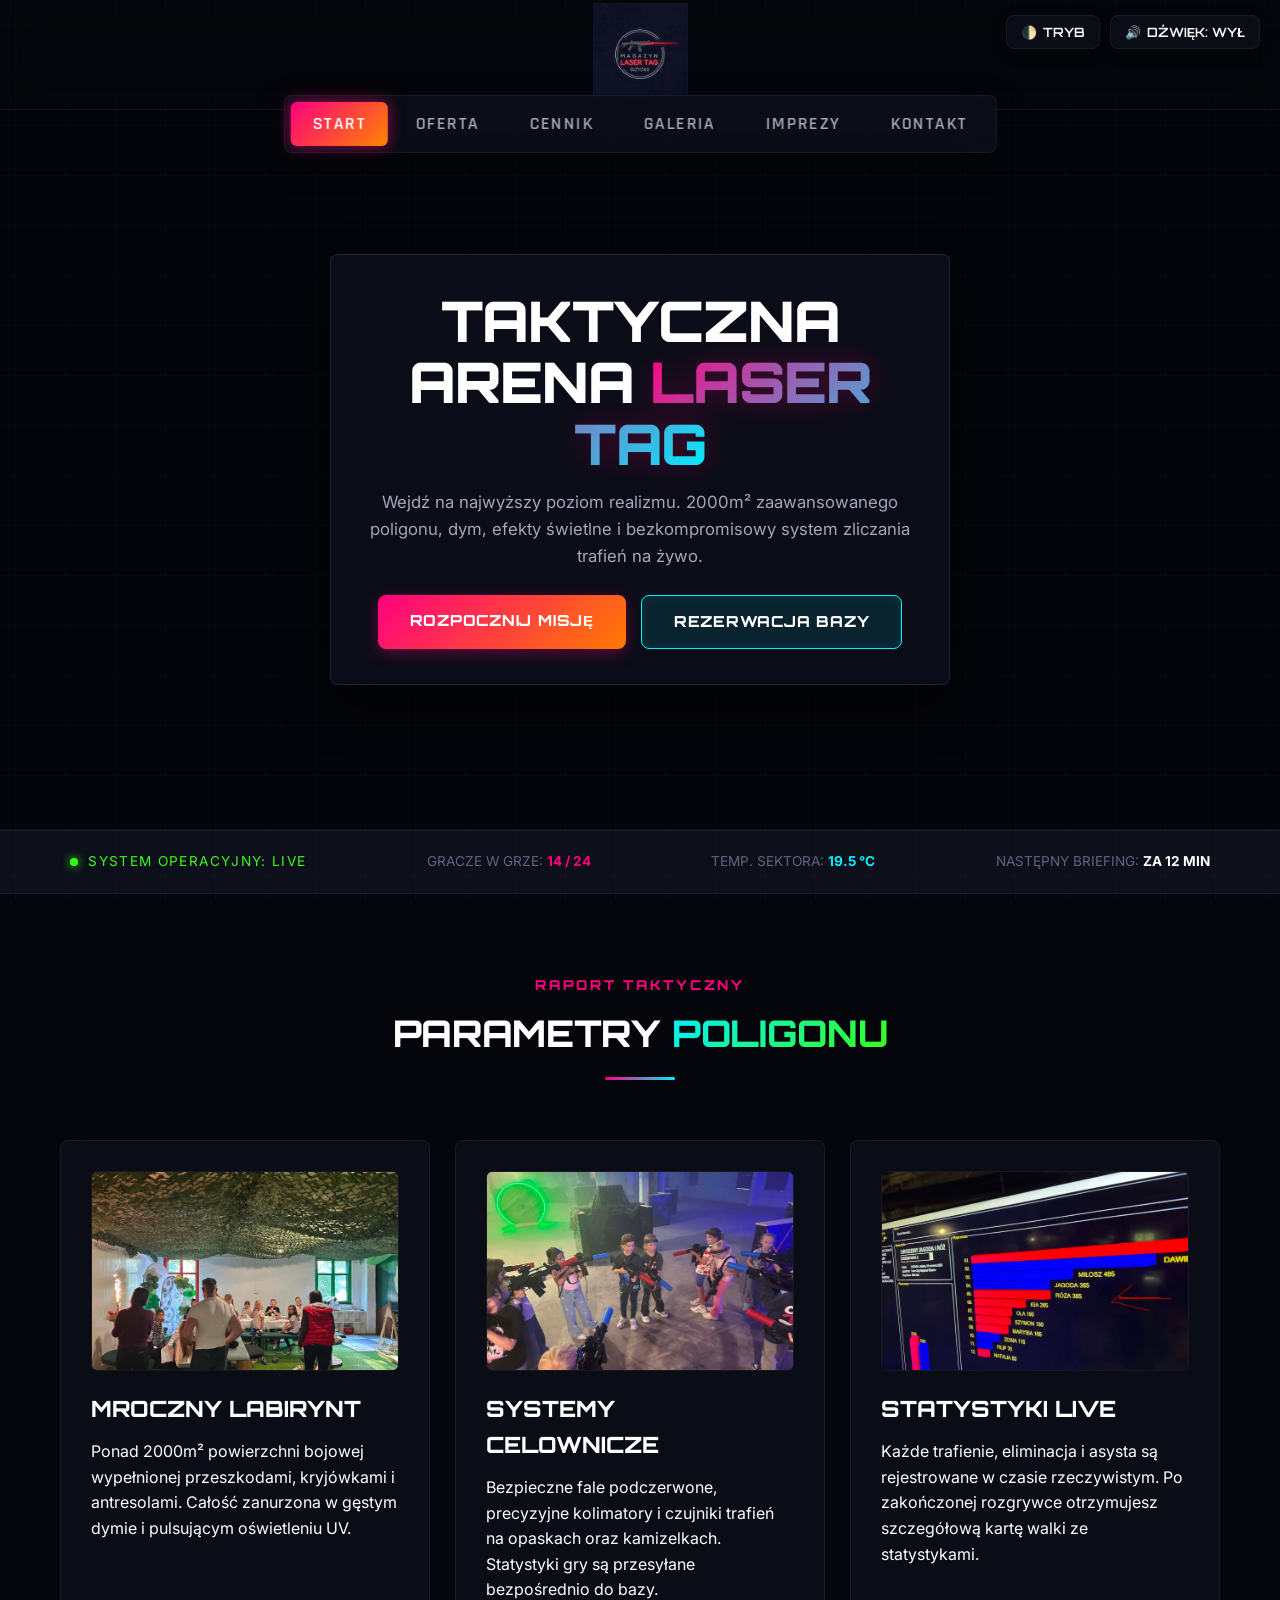
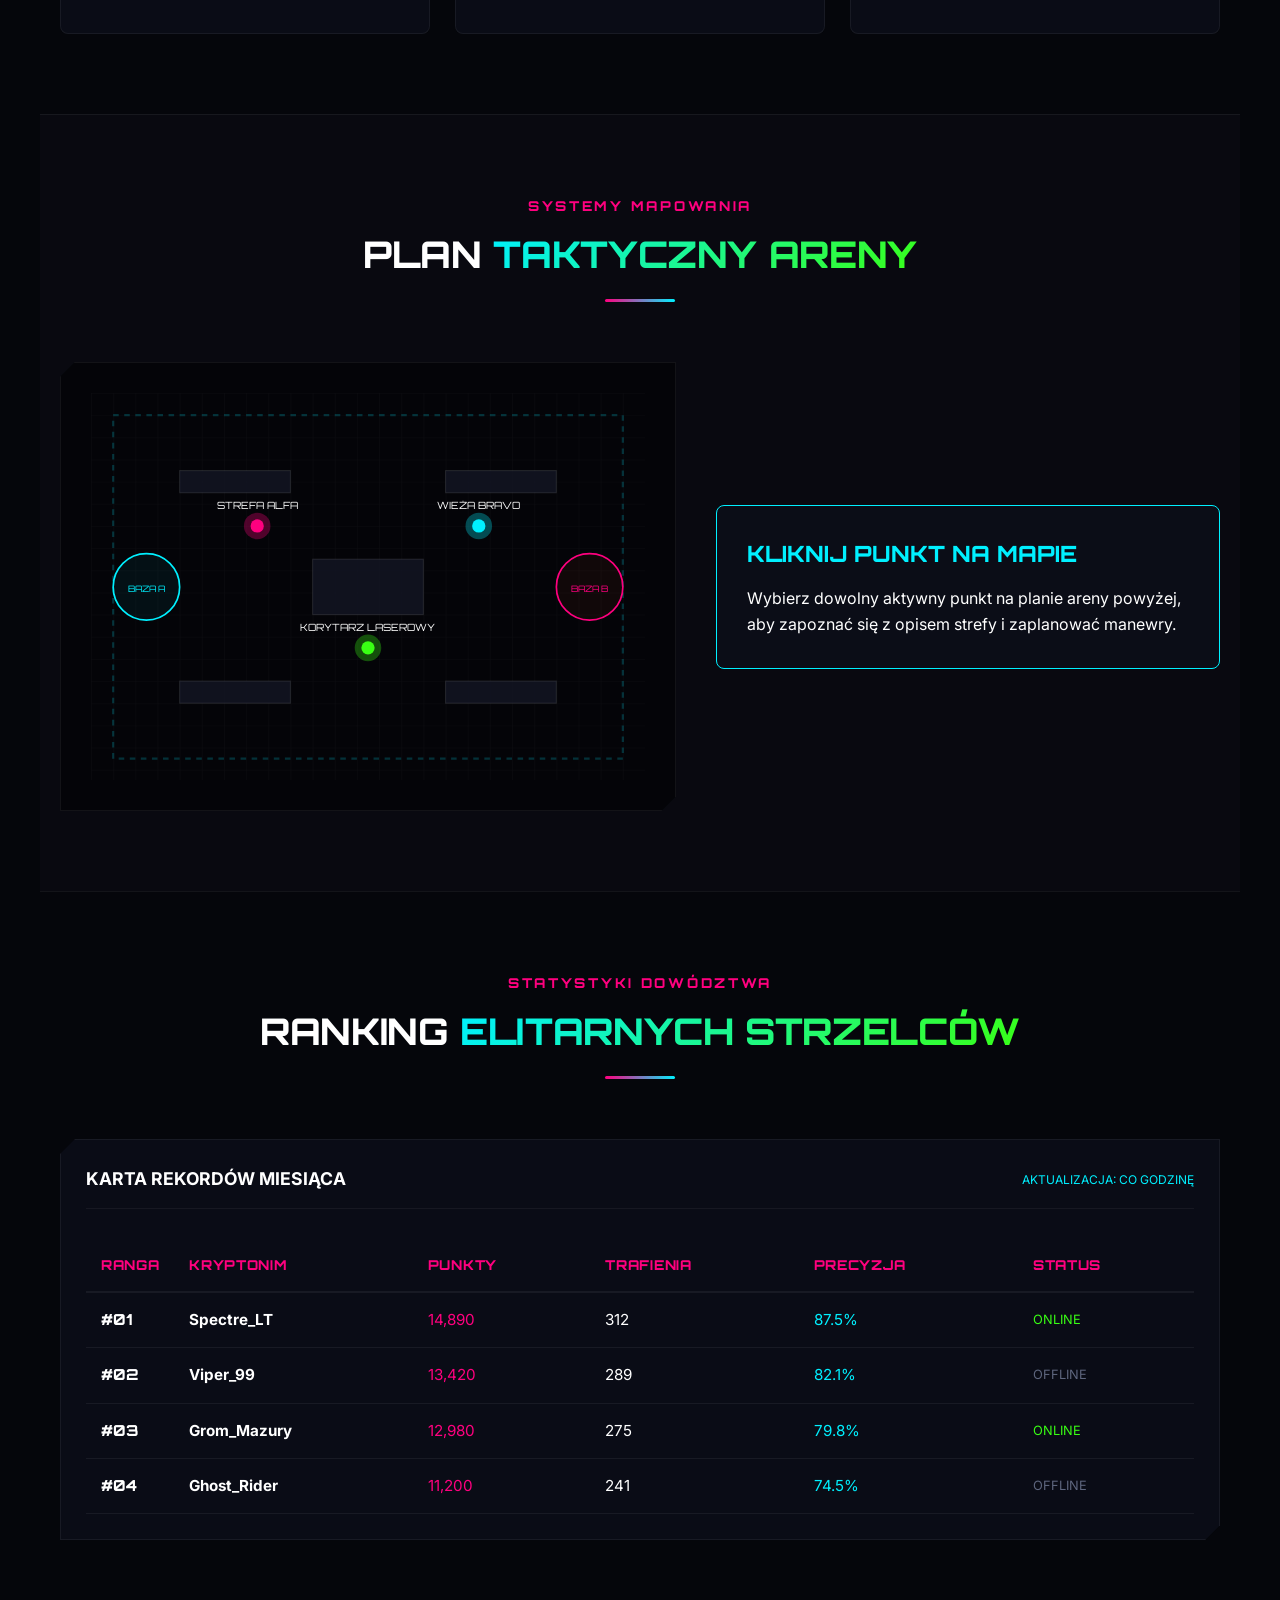
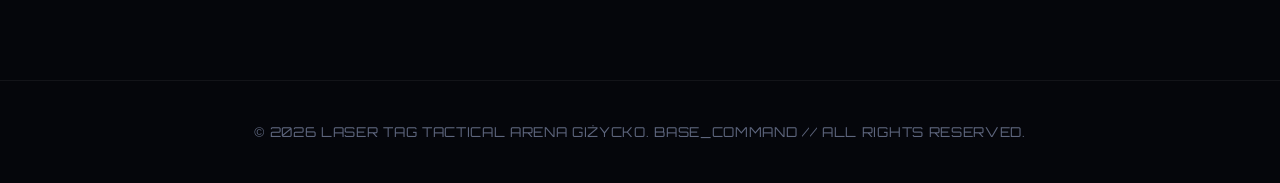
==== commit ae4d12a8: "Refactor: Rename aggressive game modes and labels (e.g. Deathmatch, Corridor of Death) to family-fri" ====
--- a/index.html
+++ b/index.html
@@ -166,10 +166,10 @@
               <text x="350" y="105" font-family="Orbitron" font-size="9" fill="#fff" text-anchor="middle">WIEŻA BRAVO</text>
             </g>
 
-            <g class="map-point" style="cursor: pointer;" onclick="selectZone('choke-point', 'KORYTARZ ŚMIERCI', 'Długi, prosty korytarz we wschodniej części areny o ograniczonej liczbie osłon. Przejście tą strefą wymaga doskonałego wsparcia i osłony tarczy.')">
+            <g class="map-point" style="cursor: pointer;" onclick="selectZone('choke-point', 'KORYTARZ LASEROWY', 'Długi, prosty korytarz we wschodniej części areny o ograniczonej liczbie przeszkód. Przejście tą strefą wymaga precyzyjnych strzałów i szybkiego refleksu.')">
               <circle cx="250" cy="230" r="12" fill="var(--accent-success)" opacity="0.3" class="pulse-circle"/>
               <circle cx="250" cy="230" r="6" fill="var(--accent-success)"/>
-              <text x="250" y="215" font-family="Orbitron" font-size="9" fill="#fff" text-anchor="middle">KORYTARZ ŚMIERCI</text>
+              <text x="250" y="215" font-family="Orbitron" font-size="9" fill="#fff" text-anchor="middle">KORYTARZ LASEROWY</text>
             </g>
           </svg>
         </div>
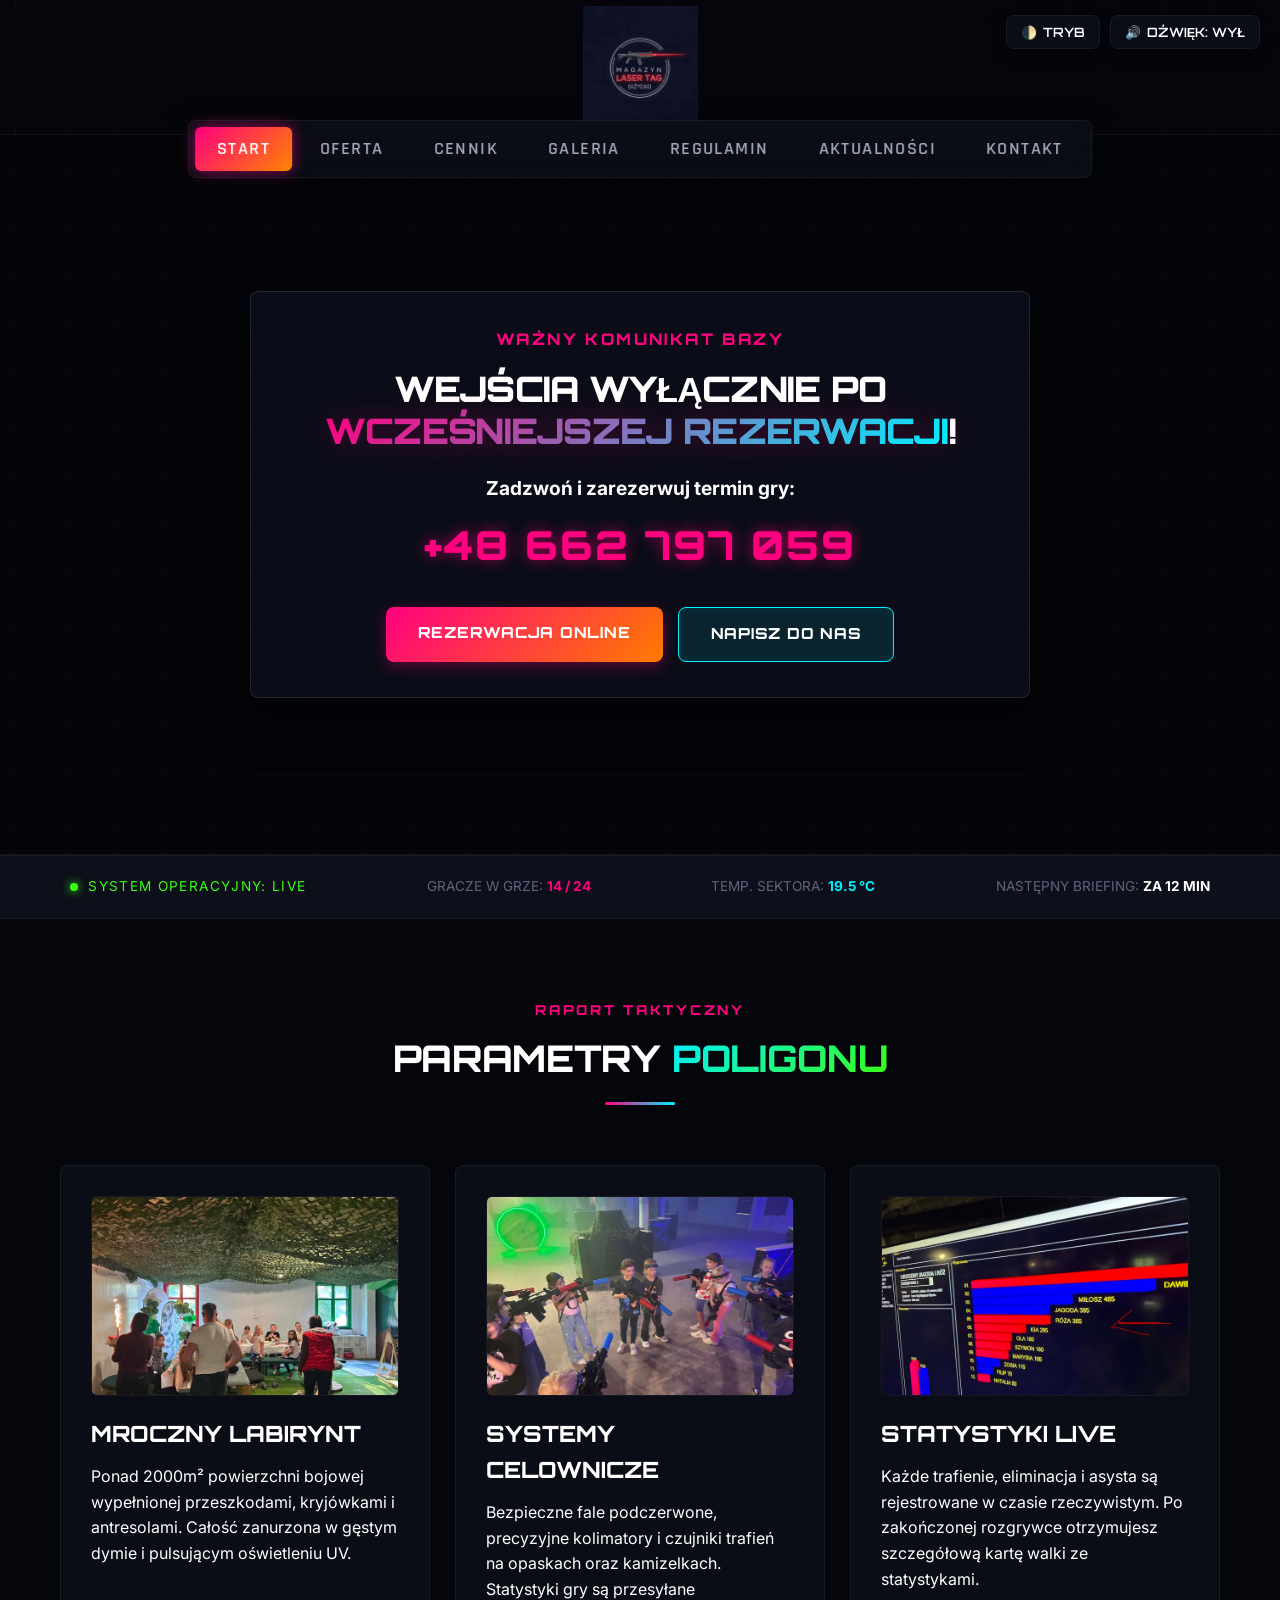
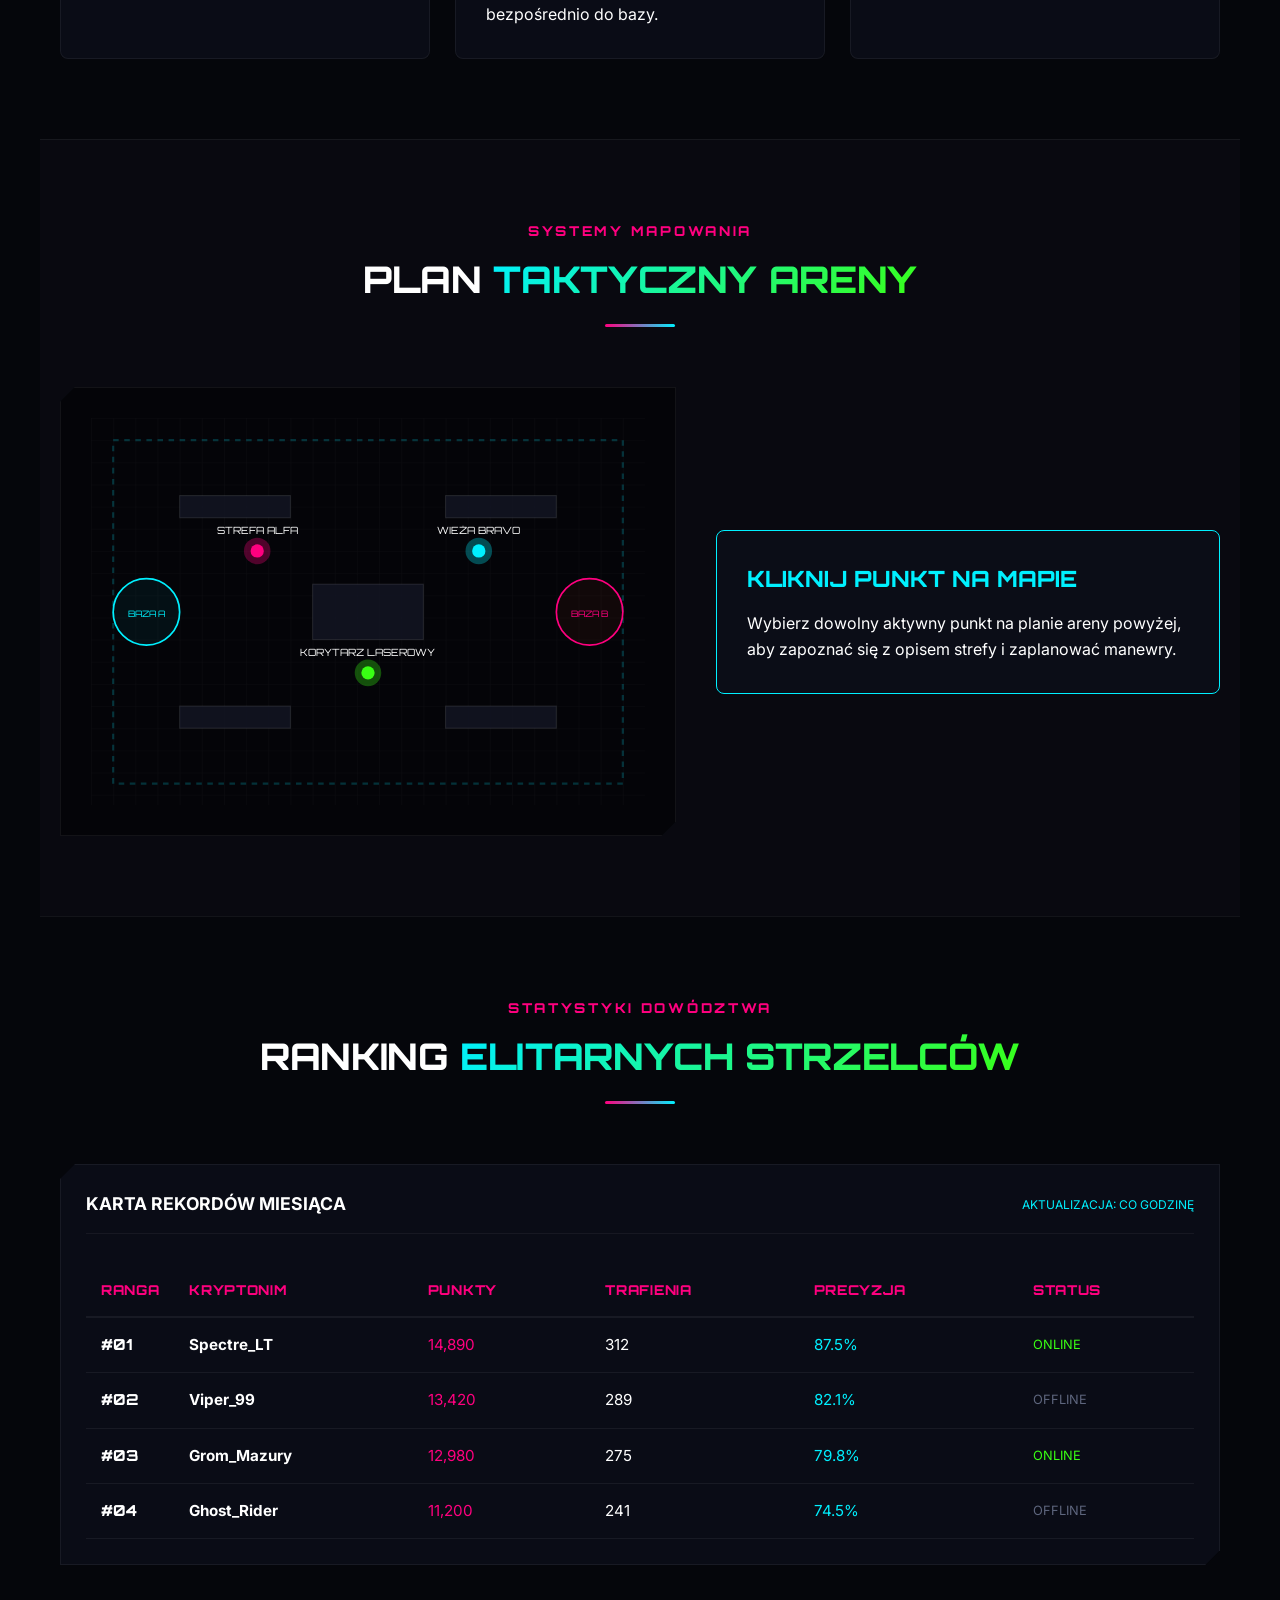
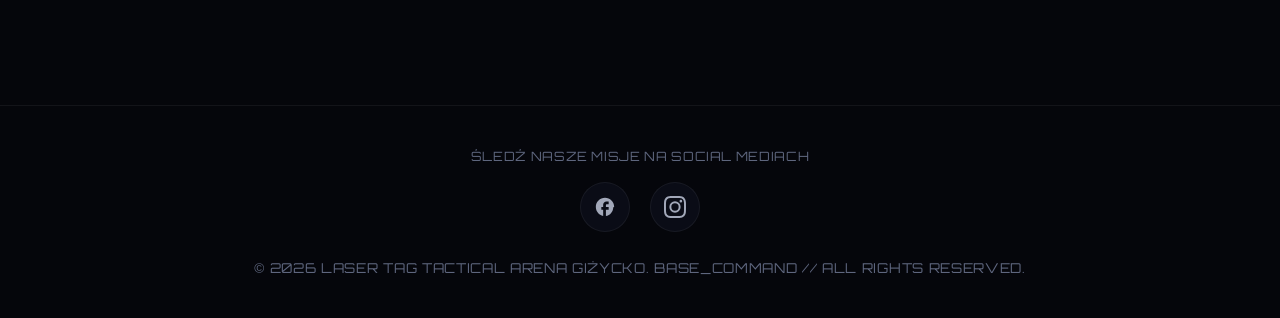
==== commit c33f8ac8: "Feat: Add news feed (aktualnosci) and rules (regulamin) pages, add social footer links and update in" ====
--- a/index.html
+++ b/index.html
@@ -21,13 +21,14 @@
     <div class="line right-line"></div>
   </nav>
 
-  <!-- Desktop floating menu -->
+  <!-- Desktop menu -->
   <div class="desktop-menu">
     <a href="index.html" class="active">Start</a>
     <a href="oferta.html">Oferta</a>
     <a href="cennik.html">Cennik</a>
     <a href="galeria.html">Galeria</a>
-    <a href="imprezy.html">Imprezy</a>
+    <a href="regulamin.html">Regulamin</a>
+    <a href="aktualnosci.html">Aktualności</a>
     <a href="kontakt.html">Kontakt</a>
   </div>
 
@@ -39,15 +40,20 @@
       <video autoplay muted loop playsinline class="bg-video">
         <source src="assets/media/boy-wearing-light-up-head-gear-holds-laser-gun-2026-01-22-22-38-20-utc.mp4" type="video/mp4">
       </video>
-      <div class="hud-panel">
-        <div class="hud-metadata">LOC // BASE_GIZYCKO // ARENA_SYS_READY</div>
-        <h1 class="hud-title">TAKTYCZNA ARENA <span>LASER TAG</span></h1>
-        <p class="hud-desc">
-          Wejdź na najwyższy poziom realizmu. 2000m² zaawansowanego poligonu, dym, efekty świetlne i bezkompromisowy system zliczania trafień na żywo.
+      <div class="hud-panel" style="max-width: 780px;">
+        <span class="section-tag" style="color: var(--accent-primary); font-weight: 800; font-size: 1rem; letter-spacing: 0.15em; display: block; margin-bottom: 15px;">WAŻNY KOMUNIKAT BAZY</span>
+        <h1 class="hud-title" style="font-size: 2.2rem; line-height: 1.2; margin-bottom: 20px; color: #fff;">
+          WEJŚCIA WYŁĄCZNIE PO <span style="color: var(--accent-primary);">WCZEŚNIEJSZEJ REZERWACJI</span>!
+        </h1>
+        <p class="hud-desc" style="font-size: 1.2rem; margin-bottom: 10px; font-weight: 700; color: var(--text-primary);">
+          Zadzwoń i zarezerwuj termin gry:
         </p>
+        <a href="tel:+48662797059" class="text-accent" style="font-family: var(--font-header); font-size: 2.5rem; font-weight: 900; letter-spacing: 0.05em; text-decoration: none; display: block; margin-bottom: 30px; text-shadow: var(--laser-glow);">
+          +48 662 797 059
+        </a>
         <div class="btn-hud-container">
-          <a href="oferta.html" class="btn-hud btn-hud-orange">Rozpocznij misję</a>
-          <a href="kontakt.html" class="btn-hud btn-hud-cyan">Rezerwacja bazy</a>
+          <a href="cennik.html#calculator" class="btn-hud btn-hud-orange">Rezerwacja online</a>
+          <a href="kontakt.html" class="btn-hud btn-hud-cyan">Napisz do nas</a>
         </div>
       </div>
     </section>
@@ -299,6 +305,15 @@
   </style>
 
   <footer>
+    <p style="font-family: var(--font-header); font-size: 0.8rem; letter-spacing: 0.05em; margin-bottom: 15px; color: var(--text-muted);">ŚLEDŹ NASZE MISJE NA SOCIAL MEDIACH</p>
+    <div class="footer-social">
+      <a href="https://www.facebook.com/people/Laser-Tag-Gi%C5%BCycko/100063991206121/" target="_blank" class="social-icon-btn" aria-label="Facebook">
+        <svg viewBox="0 0 24 24"><path d="M22 12c0-5.52-4.48-10-10-10S2 6.48 2 12c0 4.84 3.44 8.87 8 9.8V15H8v-3h2V9.5C10 7.57 11.57 6 13.5 6H16v3h-2c-.55 0-1 .45-1 1v2h3v3h-3v6.95c4.56-.93 8-4.96 8-9.75z"/></svg>
+      </a>
+      <a href="https://www.instagram.com/lasertaggizycko/" target="_blank" class="social-icon-btn" aria-label="Instagram">
+        <svg viewBox="0 0 24 24"><path d="M12 2.163c3.204 0 3.584.012 4.85.07 3.252.148 4.771 1.691 4.919 4.919.058 1.265.069 1.645.069 4.849 0 3.205-.012 3.584-.069 4.849-.149 3.225-1.664 4.771-4.919 4.919-1.266.058-1.644.07-4.85.07-3.204 0-3.584-.012-4.849-.07-3.26-.149-4.771-1.699-4.919-4.92-.058-1.265-.07-1.644-.07-4.849 0-3.204.013-3.583.07-4.849.149-3.227 1.664-4.771 4.919-4.919 1.266-.057 1.645-.069 4.849-.069zM12 0C8.741 0 8.333.014 7.053.072 2.695.272.273 2.69.073 7.051.014 8.333 0 8.741 0 12c0 3.259.014 3.668.072 4.948.2 4.358 2.618 6.78 6.98 6.98C8.333 23.986 8.741 24 12 24c3.259 0 3.668-.014 4.948-.072 4.354-.2 6.782-2.618 6.979-6.98.059-1.28.073-1.689.073-4.948 0-3.259-.014-3.667-.072-4.947-.196-4.354-2.617-6.78-6.979-6.98C15.668.014 15.259 0 12 0zm0 5.838a6.162 6.162 0 100 12.324 6.162 6.162 0 000-12.324zM12 16a4 4 0 110-8 4 4 0 010 8zm6.406-11.845a1.44 1.44 0 100 2.881 1.44 1.44 0 000-2.881z"/></svg>
+      </a>
+    </div>
     <p>&copy; 2026 LASER TAG TACTICAL ARENA GIŻYCKO. BASE_COMMAND // ALL RIGHTS RESERVED.</p>
   </footer>
 
--- a/styles.css
+++ b/styles.css
@@ -189,7 +189,7 @@
   display: flex;
   align-items: center;
   justify-content: center;
-  height: 110px;
+  height: 135px;
   z-index: 1000;
   background: rgba(var(--bg-dark), 0.75);
   border-bottom: 1px solid var(--border-ghost);
@@ -206,11 +206,13 @@
 }
 
 .top-nav .logo img {
-  height: 95px;
+  height: 115px;
+  max-width: 100%;
+  object-fit: contain;
 }
 
 main {
-  padding-top: 110px !important;
+  padding-top: 135px !important;
 }
 
 /* DESKTOP NAV */
@@ -224,7 +226,7 @@
     justify-content: center;
     gap: 6px;
     position: fixed;
-    top: 95px;
+    top: 120px;
     left: 50%;
     transform: translateX(-50%);
     z-index: 1000;
@@ -918,15 +920,15 @@
 /* MOBILE OVERRIDES */
 @media (max-width: 991.98px) {
   .top-nav {
+    height: 105px;
+  }
+  
+  .top-nav .logo img {
     height: 85px;
   }
   
-  .top-nav .logo img {
-    height: 70px;
-  }
-  
   main {
-    padding-top: 85px !important;
+    padding-top: 105px !important;
   }
   
   section.content-section {
@@ -1193,3 +1195,153 @@
     grid-template-columns: 0.9fr 1.1fr !important;
   }
 }
+
+/* --- WCAG 2.1 CONTRAST & DAY MODE ACCESSIBILITY OVERRIDES --- */
+body.theme-day h1,
+body.theme-day h2,
+body.theme-day h3,
+body.theme-day h4,
+body.theme-day h5,
+body.theme-day h6,
+body.theme-day .card-title,
+body.theme-day .class-name,
+body.theme-day .section-title,
+body.theme-day .hud-title,
+body.theme-day .checkout-title,
+body.theme-day .calc-label,
+body.theme-day th {
+  color: var(--text-primary) !important;
+  text-shadow: none !important;
+}
+
+body.theme-day .hud-panel {
+  background: rgba(255, 255, 255, 0.95);
+  border: 1px solid rgba(0, 0, 0, 0.15);
+  box-shadow: 0 15px 35px rgba(0, 0, 0, 0.1);
+}
+
+body.theme-day .hud-card {
+  background: rgba(255, 255, 255, 0.95);
+  border: 1px solid rgba(0, 0, 0, 0.12);
+  color: var(--text-secondary);
+}
+
+body.theme-day .hud-card:hover {
+  background: #ffffff;
+  border-color: var(--accent-primary);
+  box-shadow: 0 12px 28px rgba(0, 0, 0, 0.08);
+}
+
+body.theme-day .customizer-box,
+body.theme-day .calc-container {
+  background: rgba(255, 255, 255, 0.95);
+  border: 1px solid rgba(0, 0, 0, 0.15);
+}
+
+body.theme-day td {
+  color: var(--text-secondary) !important;
+}
+
+body.theme-day tr {
+  border-bottom-color: rgba(0, 0, 0, 0.1) !important;
+}
+
+body.theme-day a {
+  color: var(--accent-primary);
+}
+
+body.theme-day .bottom-nav {
+  background: rgba(255, 255, 255, 0.95);
+  border-top: 1px solid rgba(0, 0, 0, 0.1);
+  box-shadow: 0 -8px 25px rgba(0, 0, 0, 0.05);
+}
+
+body.theme-day .bottom-nav a {
+  color: var(--text-secondary);
+}
+
+body.theme-day .bottom-nav a.active {
+  color: var(--accent-primary);
+}
+
+body.theme-day .tactical-form input,
+body.theme-day .tactical-form textarea,
+body.theme-day .tactical-form select,
+body.theme-day .form-input {
+  background: #ffffff !important;
+  border: 1px solid rgba(0, 0, 0, 0.15) !important;
+  color: var(--text-primary) !important;
+}
+
+body.theme-day .calc-btn-option {
+  background: rgba(0, 0, 0, 0.03);
+  border: 1px solid rgba(0, 0, 0, 0.1);
+  color: var(--text-secondary);
+}
+
+body.theme-day .calc-btn-option.active {
+  background: var(--accent-primary);
+  border-color: var(--accent-primary);
+  color: #ffffff;
+}
+
+body.theme-day .class-btn {
+  background: rgba(0, 0, 0, 0.02);
+  border: 1px solid rgba(0, 0, 0, 0.1);
+  color: var(--text-secondary);
+}
+
+body.theme-day .class-btn.active {
+  background: var(--accent-primary);
+  border-color: var(--accent-primary);
+  color: #ffffff;
+}
+
+/* SOCIAL FOOTER */
+.footer-social {
+  display: flex;
+  justify-content: center;
+  gap: 20px;
+  margin-top: 15px;
+  margin-bottom: 25px;
+}
+
+.social-icon-btn {
+  display: flex;
+  align-items: center;
+  justify-content: center;
+  width: 50px;
+  height: 50px;
+  border-radius: 50%;
+  border: 1px solid var(--border-ghost);
+  background: var(--bg-surface);
+  color: var(--text-secondary);
+  transition: all 0.3s ease;
+  cursor: pointer;
+  text-decoration: none;
+}
+
+.social-icon-btn:hover {
+  border-color: var(--accent-primary);
+  color: #fff;
+  transform: translateY(-3px);
+  box-shadow: var(--laser-glow);
+}
+
+body.theme-day .social-icon-btn {
+  background: #ffffff;
+  border-color: rgba(0, 0, 0, 0.1);
+  color: var(--text-secondary);
+}
+
+body.theme-day .social-icon-btn:hover {
+  border-color: var(--accent-primary);
+  color: var(--accent-primary);
+  box-shadow: 0 4px 10px rgba(0, 0, 0, 0.05);
+}
+
+.social-icon-btn svg {
+  width: 22px;
+  height: 22px;
+  fill: currentColor;
+}
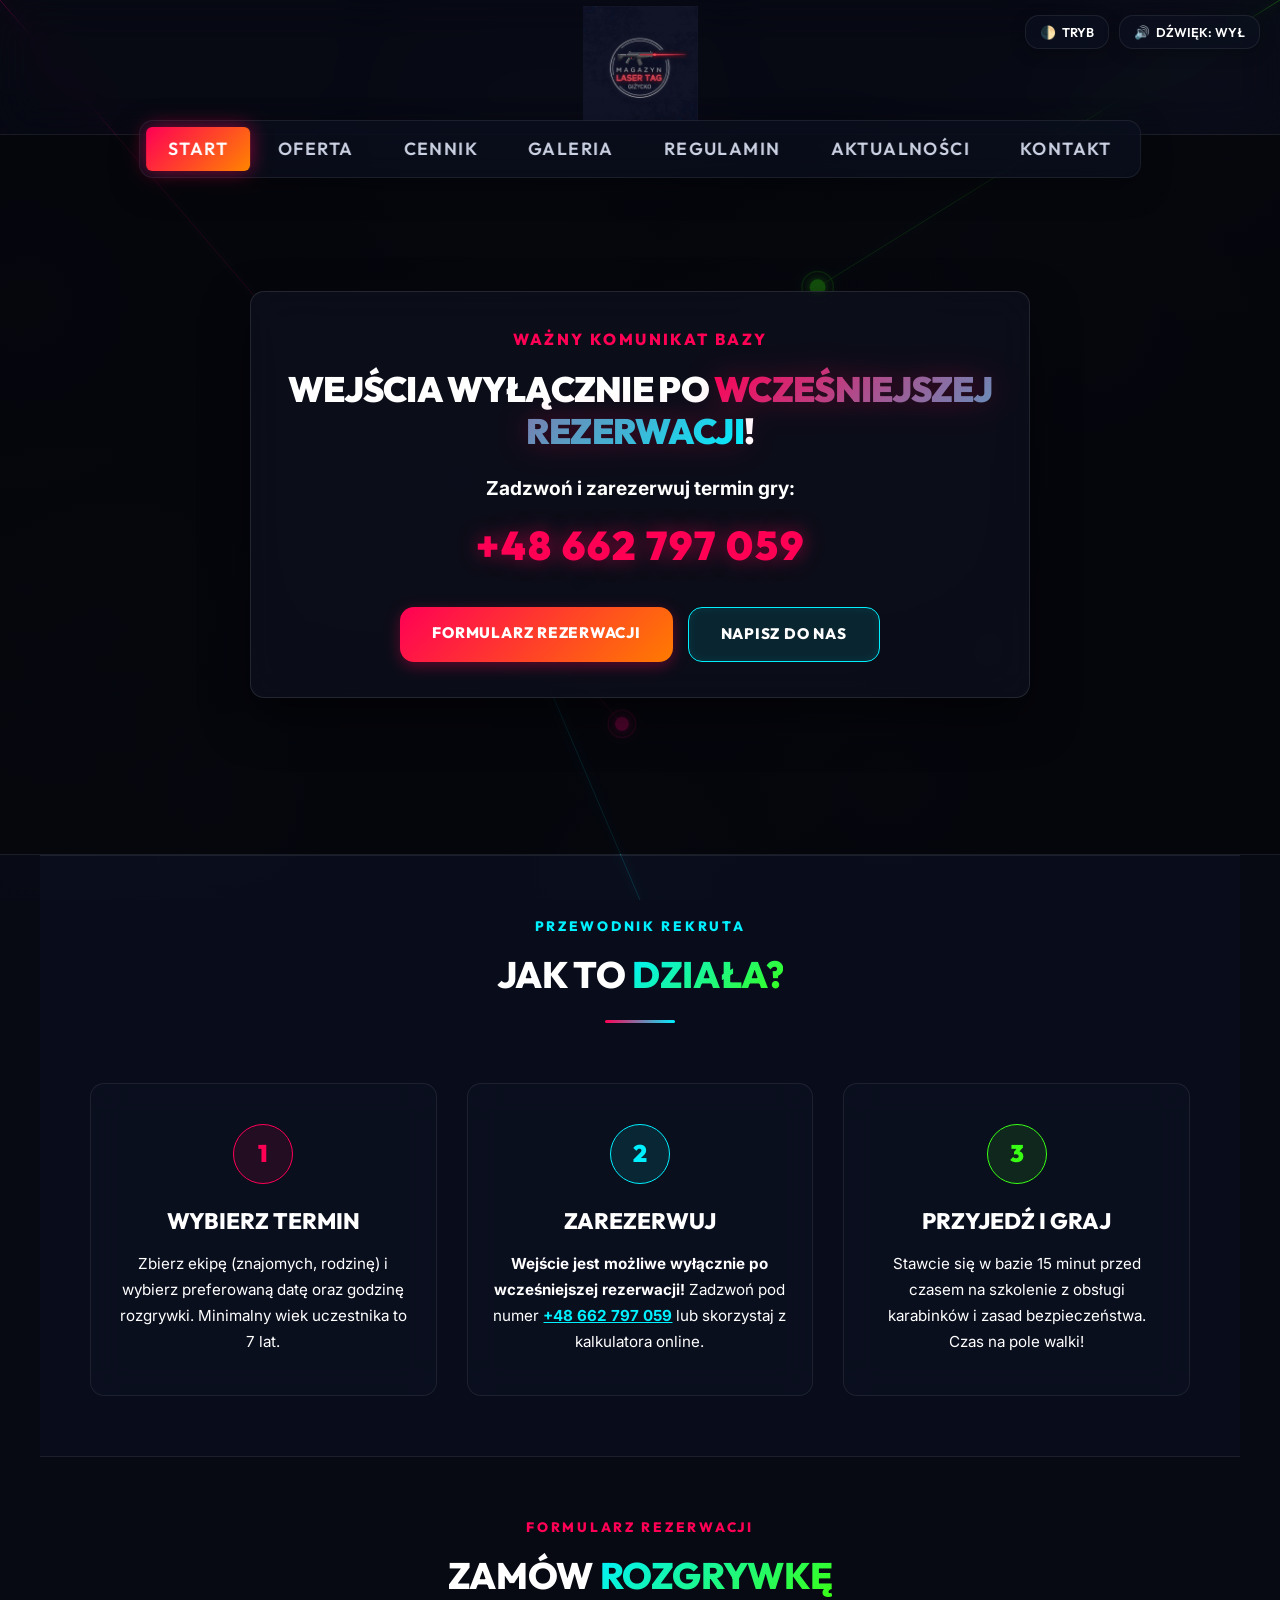
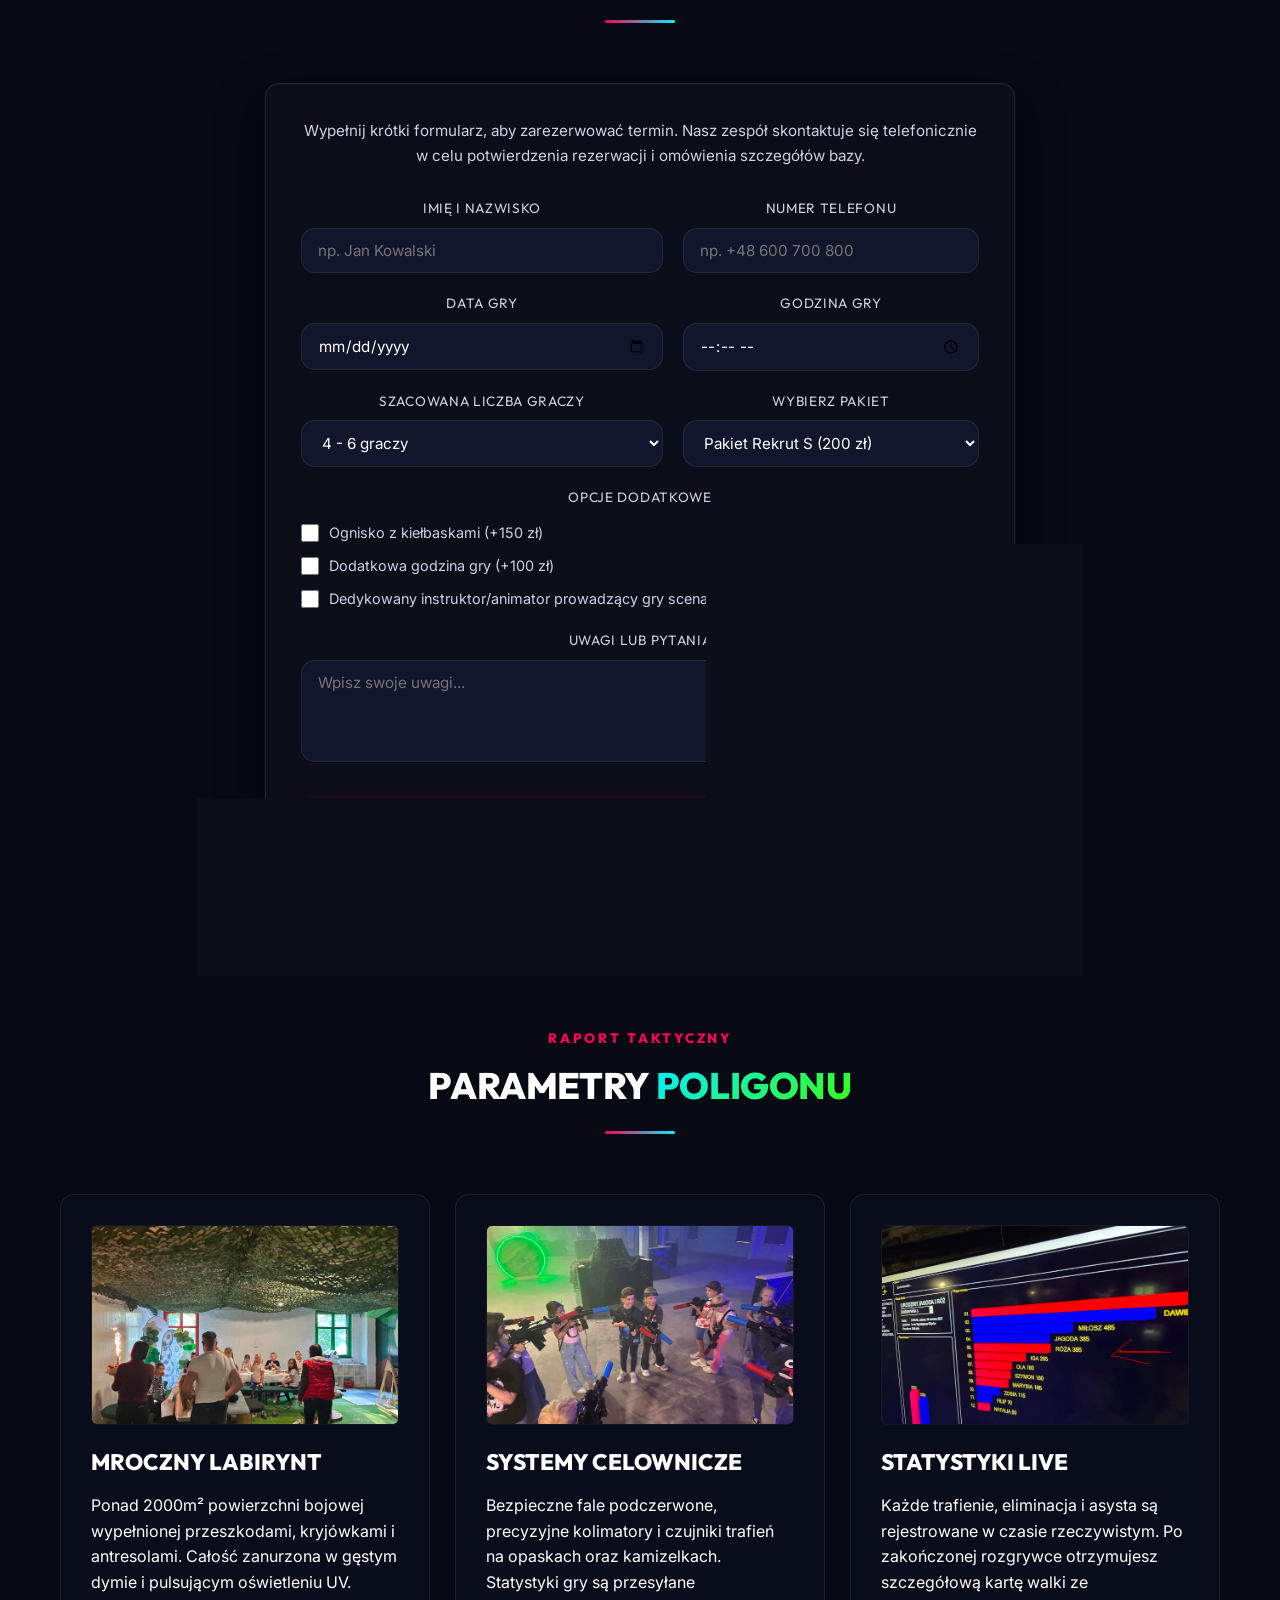
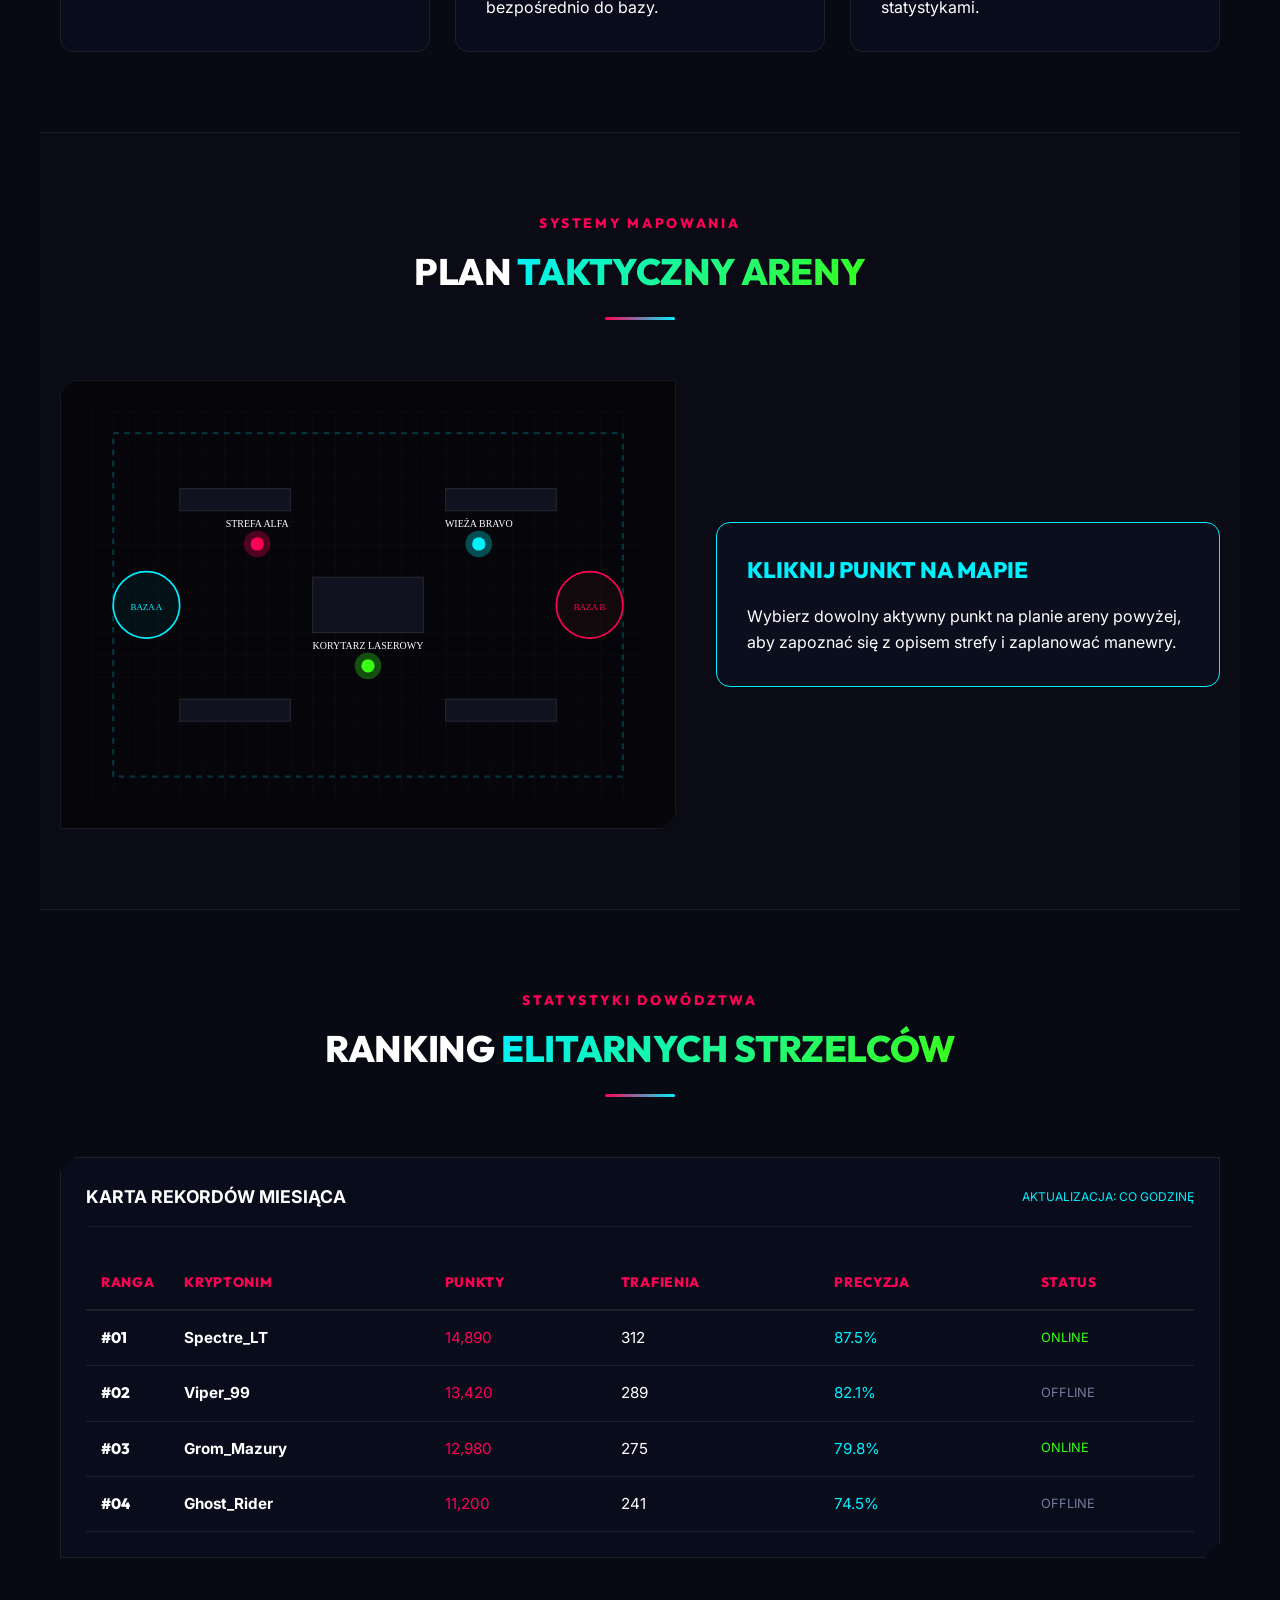
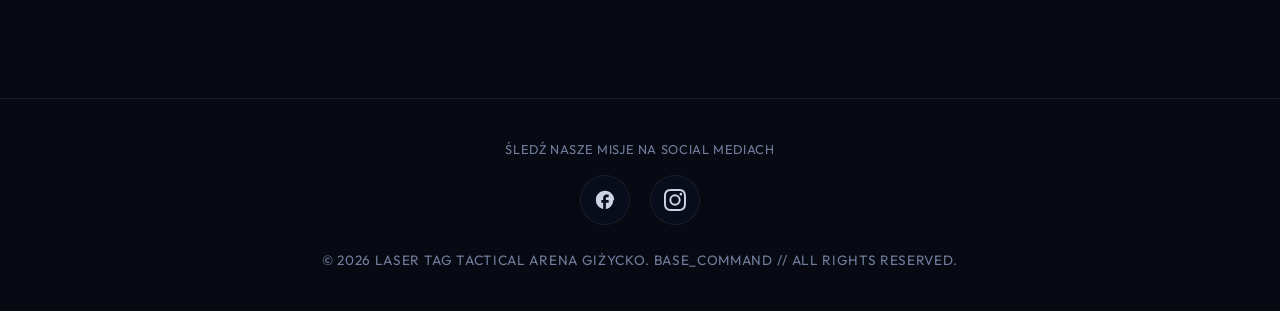
==== commit d706615e: "Fix: Redesign theme-day color palette for high-contrast white/grey/graphite, optimize video backgrou" ====
--- a/index.html
+++ b/index.html
@@ -42,7 +42,7 @@
       </video>
       <div class="hud-panel" style="max-width: 780px;">
         <span class="section-tag" style="color: var(--accent-primary); font-weight: 800; font-size: 1rem; letter-spacing: 0.15em; display: block; margin-bottom: 15px;">WAŻNY KOMUNIKAT BAZY</span>
-        <h1 class="hud-title" style="font-size: 2.2rem; line-height: 1.2; margin-bottom: 20px; color: #fff;">
+        <h1 class="hud-title" style="font-size: 2.2rem; line-height: 1.2; margin-bottom: 20px; color: var(--text-primary);">
           WEJŚCIA WYŁĄCZNIE PO <span style="color: var(--accent-primary);">WCZEŚNIEJSZEJ REZERWACJI</span>!
         </h1>
         <p class="hud-desc" style="font-size: 1.2rem; margin-bottom: 10px; font-weight: 700; color: var(--text-primary);">
@@ -52,28 +52,149 @@
           +48 662 797 059
         </a>
         <div class="btn-hud-container">
-          <a href="cennik.html#calculator" class="btn-hud btn-hud-orange">Rezerwacja online</a>
+          <a href="#booking-section" class="btn-hud btn-hud-orange">Formularz rezerwacji</a>
           <a href="kontakt.html" class="btn-hud btn-hud-cyan">Napisz do nas</a>
         </div>
       </div>
     </section>
 
-    <!-- Operational Status Bar -->
-    <section style="background: rgba(19, 22, 37, 0.6); border-top: 1px solid var(--border-color); border-bottom: 1px solid var(--border-color); padding: 20px 0;">
-      <div style="max-width: 1280px; margin: 0 auto; display: flex; justify-content: space-around; align-items: center; flex-wrap: wrap; gap: 20px; padding: 0 20px;">
-        <div style="display: flex; align-items: center; gap: 10px;">
-          <span style="width: 8px; height: 8px; background: var(--accent-success); border-radius: 50%; box-shadow: 0 0 10px var(--accent-success); animation: pulse 1.5s infinite;"></span>
-          <span style="font-family: var(--font-hud); font-size: 0.85rem; letter-spacing: 0.1em; color: var(--accent-success);">SYSTEM OPERACYJNY: LIVE</span>
-        </div>
-        <div style="font-family: var(--font-hud); font-size: 0.85rem; color: var(--text-muted);">
-          GRACZE W GRZE: <span class="text-accent" style="font-weight:700;">14 / 24</span>
-        </div>
-        <div style="font-family: var(--font-hud); font-size: 0.85rem; color: var(--text-muted);">
-          TEMP. SEKTORA: <span class="text-cyan" style="font-weight:700;">19.5 °C</span>
-        </div>
-        <div style="font-family: var(--font-hud); font-size: 0.85rem; color: var(--text-muted);">
-          NASTĘPNY BRIEFING: <span style="color:#fff; font-weight:700;">ZA 12 MIN</span>
-        </div>
+    <!-- How it works Section -->
+    <section class="content-section" style="background: var(--bg-surface); border-top: 1px solid var(--border-color); border-bottom: 1px solid var(--border-color); padding: 60px 0;">
+      <div class="section-header">
+        <span class="section-tag" style="color: var(--accent-secondary);">PRZEWODNIK REKRUTA</span>
+        <h2 class="section-title">JAK TO <span>DZIAŁA?</span></h2>
+        <div class="section-divider"></div>
+      </div>
+      
+      <div class="hud-grid" style="max-width: 1100px; margin: 40px auto 0 auto; gap: 30px;">
+        <!-- Step 1 -->
+        <div class="hud-card" style="text-align: center; padding: 40px 25px;">
+          <div style="width: 60px; height: 60px; border-radius: 50%; background: rgba(255, 0, 85, 0.1); border: 1px solid var(--accent-primary); display: flex; align-items: center; justify-content: center; margin: 0 auto 20px auto; font-family: var(--font-header); font-size: 1.5rem; font-weight: 900; color: var(--accent-primary);">
+            1
+          </div>
+          <h3 class="card-title">Wybierz Termin</h3>
+          <p class="card-desc" style="font-size: 0.95rem; line-height: 1.7;">
+            Zbierz ekipę (znajomych, rodzinę) i wybierz preferowaną datę oraz godzinę rozgrywki. Minimalny wiek uczestnika to 7 lat.
+          </p>
+        </div>
+
+        <!-- Step 2 -->
+        <div class="hud-card" style="text-align: center; padding: 40px 25px;">
+          <div style="width: 60px; height: 60px; border-radius: 50%; background: rgba(0, 240, 255, 0.1); border: 1px solid var(--accent-secondary); display: flex; align-items: center; justify-content: center; margin: 0 auto 20px auto; font-family: var(--font-header); font-size: 1.5rem; font-weight: 900; color: var(--accent-secondary);">
+            2
+          </div>
+          <h3 class="card-title">Zarezerwuj</h3>
+          <p class="card-desc" style="font-size: 0.95rem; line-height: 1.7;">
+            <strong>Wejście jest możliwe wyłącznie po wcześniejszej rezerwacji!</strong> Zadzwoń pod numer <a href="tel:+48662797059" style="color: var(--accent-secondary); font-weight: 700;">+48 662 797 059</a> lub skorzystaj z kalkulatora online.
+          </p>
+        </div>
+
+        <!-- Step 3 -->
+        <div class="hud-card" style="text-align: center; padding: 40px 25px;">
+          <div style="width: 60px; height: 60px; border-radius: 50%; background: rgba(57, 255, 20, 0.1); border: 1px solid var(--accent-success); display: flex; align-items: center; justify-content: center; margin: 0 auto 20px auto; font-family: var(--font-header); font-size: 1.5rem; font-weight: 900; color: var(--accent-success);">
+            3
+          </div>
+          <h3 class="card-title">Przyjedź i Graj</h3>
+          <p class="card-desc" style="font-size: 0.95rem; line-height: 1.7;">
+            Stawcie się w bazie 15 minut przed czasem na szkolenie z obsługi karabinków i zasad bezpieczeństwa. Czas na pole walki!
+          </p>
+        </div>
+      </div>
+    </section>
+
+    <!-- Interactive Booking Form Section -->
+    <section id="booking-section" class="content-section" style="padding: 60px 0;">
+      <div class="section-header">
+        <span class="section-tag" style="color: var(--accent-primary);">FORMULARZ REZERWACJI</span>
+        <h2 class="section-title">ZAMÓW <span>ROZGRYWKĘ</span></h2>
+        <div class="section-divider"></div>
+      </div>
+
+      <div class="hud-panel" style="max-width: 750px; margin: 40px auto 0 auto; padding: 35px;">
+        <p style="text-align: center; margin-bottom: 30px; font-size: 0.95rem; color: var(--text-secondary);">
+          Wypełnij krótki formularz, aby zarezerwować termin. Nasz zespół skontaktuje się telefonicznie w celu potwierdzenia rezerwacji i omówienia szczegółów bazy.
+        </p>
+
+        <form id="arena-booking-form" style="display: grid; grid-template-columns: 1fr; gap: 20px;">
+          
+          <!-- Row 1: Name & Phone -->
+          <div class="d-md-grid-2" style="grid-template-columns: 1fr 1fr; gap: 20px; display: grid;">
+            <div>
+              <label style="display: block; font-family: var(--font-header); font-size: 0.85rem; letter-spacing: 0.05em; margin-bottom: 8px; color: var(--text-secondary);">IMIĘ I NAZWISKO</label>
+              <input type="text" id="form-name" required placeholder="np. Jan Kowalski" style="width: 100%; padding: 12px 16px; border-radius: var(--radius-default); border: 1px solid var(--border-ghost); background: var(--bg-surface-elevated); color: var(--text-primary); font-family: var(--font-body); font-size: 0.95rem;">
+            </div>
+            <div>
+              <label style="display: block; font-family: var(--font-header); font-size: 0.85rem; letter-spacing: 0.05em; margin-bottom: 8px; color: var(--text-secondary);">NUMER TELEFONU</label>
+              <input type="tel" id="form-phone" required placeholder="np. +48 600 700 800" style="width: 100%; padding: 12px 16px; border-radius: var(--radius-default); border: 1px solid var(--border-ghost); background: var(--bg-surface-elevated); color: var(--text-primary); font-family: var(--font-body); font-size: 0.95rem;">
+            </div>
+          </div>
+
+          <!-- Row 2: Date & Time -->
+          <div class="d-md-grid-2" style="grid-template-columns: 1fr 1fr; gap: 20px; display: grid;">
+            <div>
+              <label style="display: block; font-family: var(--font-header); font-size: 0.85rem; letter-spacing: 0.05em; margin-bottom: 8px; color: var(--text-secondary);">DATA GRY</label>
+              <input type="date" id="form-date" required style="width: 100%; padding: 12px 16px; border-radius: var(--radius-default); border: 1px solid var(--border-ghost); background: var(--bg-surface-elevated); color: var(--text-primary); font-family: var(--font-body); font-size: 0.95rem;">
+            </div>
+            <div>
+              <label style="display: block; font-family: var(--font-header); font-size: 0.85rem; letter-spacing: 0.05em; margin-bottom: 8px; color: var(--text-secondary);">GODZINA GRY</label>
+              <input type="time" id="form-time" required style="width: 100%; padding: 12px 16px; border-radius: var(--radius-default); border: 1px solid var(--border-ghost); background: var(--bg-surface-elevated); color: var(--text-primary); font-family: var(--font-body); font-size: 0.95rem;">
+            </div>
+          </div>
+
+          <!-- Row 3: Players & Package -->
+          <div class="d-md-grid-2" style="grid-template-columns: 1fr 1fr; gap: 20px; display: grid;">
+            <div>
+              <label style="display: block; font-family: var(--font-header); font-size: 0.85rem; letter-spacing: 0.05em; margin-bottom: 8px; color: var(--text-secondary);">SZACOWANA LICZBA GRACZY</label>
+              <select id="form-players" style="width: 100%; padding: 12px 16px; border-radius: var(--radius-default); border: 1px solid var(--border-ghost); background: var(--bg-surface-elevated); color: var(--text-primary); font-family: var(--font-body); font-size: 0.95rem;">
+                <option value="4-6">4 - 6 graczy</option>
+                <option value="7-10">7 - 10 graczy</option>
+                <option value="11-15">11 - 15 graczy</option>
+                <option value="16-20">16 - 20 graczy</option>
+                <option value="21+">21+ graczy</option>
+              </select>
+            </div>
+            <div>
+              <label style="display: block; font-family: var(--font-header); font-size: 0.85rem; letter-spacing: 0.05em; margin-bottom: 8px; color: var(--text-secondary);">WYBIERZ PAKIET</label>
+              <select id="form-package" style="width: 100%; padding: 12px 16px; border-radius: var(--radius-default); border: 1px solid var(--border-ghost); background: var(--bg-surface-elevated); color: var(--text-primary); font-family: var(--font-body); font-size: 0.95rem;">
+                <option value="S">Pakiet Rekrut S (200 zł)</option>
+                <option value="M">Pakiet Wojownik M (350 zł)</option>
+                <option value="L">Pakiet Weteran L (500 zł)</option>
+                <option value="Plener">Rozgrywka w Plenerze (Indywidualnie)</option>
+              </select>
+            </div>
+          </div>
+
+          <!-- Row 4: Additional checkboxes -->
+          <div>
+            <label style="display: block; font-family: var(--font-header); font-size: 0.85rem; letter-spacing: 0.05em; margin-bottom: 12px; color: var(--text-secondary);">OPCJE DODATKOWE</label>
+            <div style="display: flex; flex-direction: column; gap: 10px;">
+              <label style="display: flex; align-items: center; gap: 10px; font-size: 0.9rem; color: var(--text-secondary); cursor: pointer;">
+                <input type="checkbox" id="opt-fire" value="Ognisko" style="accent-color: var(--accent-primary); width: 18px; height: 18px;">
+                Ognisko z kiełbaskami (+150 zł)
+              </label>
+              <label style="display: flex; align-items: center; gap: 10px; font-size: 0.9rem; color: var(--text-secondary); cursor: pointer;">
+                <input type="checkbox" id="opt-hour" value="Dodatkowa godzina" style="accent-color: var(--accent-primary); width: 18px; height: 18px;">
+                Dodatkowa godzina gry (+100 zł)
+              </label>
+              <label style="display: flex; align-items: center; gap: 10px; font-size: 0.9rem; color: var(--text-secondary); cursor: pointer;">
+                <input type="checkbox" id="opt-animator" value="Animator" style="accent-color: var(--accent-primary); width: 18px; height: 18px;">
+                Dedykowany instruktor/animator prowadzący gry scenariuszowe (+100 zł)
+              </label>
+            </div>
+          </div>
+
+          <!-- Message -->
+          <div>
+            <label style="display: block; font-family: var(--font-header); font-size: 0.85rem; letter-spacing: 0.05em; margin-bottom: 8px; color: var(--text-secondary);">UWAGI LUB PYTANIA</label>
+            <textarea id="form-msg" rows="4" placeholder="Wpisz swoje uwagi..." style="width: 100%; padding: 12px 16px; border-radius: var(--radius-default); border: 1px solid var(--border-ghost); background: var(--bg-surface-elevated); color: var(--text-primary); font-family: var(--font-body); font-size: 0.95rem; resize: none;"></textarea>
+          </div>
+
+          <!-- Submit Button -->
+          <div style="text-align: center; margin-top: 10px;">
+            <button type="submit" class="btn-hud btn-hud-orange" style="width: 100%; padding: 16px 0; font-size: 1rem;">Wyślij Zgłoszenie Rezerwacji</button>
+          </div>
+
+        </form>
       </div>
     </section>
 
--- a/styles.css
+++ b/styles.css
@@ -1,60 +1,60 @@
-@import url('https://fonts.googleapis.com/css2?family=Orbitron:wght@400;600;800;900&family=Rajdhani:wght@500;600;700&family=Inter:wght@400;500;600;700&display=swap');
+@import url('https://fonts.googleapis.com/css2?family=Outfit:wght@400;500;600;700;800;900&family=Inter:wght@400;500;600;700&display=swap');
 
 :root {
   /* DEFAULT (NIGHT MODE / NEON ARENA) */
-  --bg-dark: #05060b;
-  --bg-surface: rgba(13, 16, 28, 0.7);
-  --bg-surface-elevated: rgba(22, 28, 48, 0.85);
-  
-  --accent-primary: #ff007f; /* Neon Pink/Laser */
-  --accent-primary-rgb: 255, 0, 127;
-  --accent-secondary: #00f0ff; /* Electric Cyan/Sensor */
+  --bg-dark: #070913;
+  --bg-surface: rgba(13, 17, 34, 0.6);
+  --bg-surface-elevated: rgba(20, 26, 51, 0.8);
+  
+  --accent-primary: #ff0055; /* Neon Red/Pink Laser */
+  --accent-primary-rgb: 255, 0, 85;
+  --accent-secondary: #00f0ff; /* Electric Cyan */
   --accent-secondary-rgb: 0, 240, 255;
   --accent-success: #39ff14; /* Neon Green */
   --accent-success-rgb: 57, 255, 20;
   
-  --border-ghost: rgba(255, 255, 255, 0.06);
-  --border-color: rgba(255, 255, 255, 0.06);
-  --border-active: rgba(255, 0, 127, 0.4);
+  --border-ghost: rgba(255, 255, 255, 0.08);
+  --border-color: rgba(255, 255, 255, 0.08);
+  --border-active: rgba(255, 0, 85, 0.4);
   --border-cyan: rgba(0, 240, 255, 0.4);
   
   --text-primary: #ffffff;
-  --text-secondary: #a2a8b9;
-  --text-muted: #5e667e;
-  
-  --font-header: 'Orbitron', sans-serif;
-  --font-menu: 'Rajdhani', sans-serif;
+  --text-secondary: #ccd2e3;
+  --text-muted: #727e9d;
+  
+  --font-header: 'Outfit', sans-serif;
+  --font-menu: 'Outfit', sans-serif;
   --font-body: 'Inter', sans-serif;
-  --radius-default: 8px;
-  
-  --laser-glow: 0 0 15px rgba(255, 0, 127, 0.6);
-  --sensor-glow: 0 0 15px rgba(0, 240, 255, 0.5);
-}
-
-/* DAY MODE (MILITARY BRIEFING / HIGH CONTRAST) */
+  --radius-default: 14px;
+  
+  --laser-glow: 0 0 20px rgba(255, 0, 85, 0.55);
+  --sensor-glow: 0 0 20px rgba(0, 240, 255, 0.45);
+}
+
+/* DAY MODE (GREY/WHITE, GRAPHITE DETAILS, RED ACCENTS) */
 body.theme-day {
-  --bg-dark: #f0f2f6;
-  --bg-surface: rgba(255, 255, 255, 0.9);
-  --bg-surface-elevated: rgba(255, 255, 255, 1);
-  
-  --accent-primary: #0055ff; /* Tactical Blue */
-  --accent-primary-rgb: 0, 85, 255;
-  --accent-secondary: #ff5722; /* Warning Orange */
-  --accent-secondary-rgb: 255, 87, 34;
-  --accent-success: #00a854;
-  --accent-success-rgb: 0, 168, 84;
-  
-  --border-ghost: rgba(0, 0, 0, 0.08);
-  --border-color: rgba(0, 0, 0, 0.08);
-  --border-active: rgba(0, 85, 255, 0.35);
-  --border-cyan: rgba(255, 87, 34, 0.35);
-  
-  --text-primary: #090a0f;
-  --text-secondary: #4a5468;
-  --text-muted: #8a94a6;
-  
-  --laser-glow: 0 4px 10px rgba(0, 85, 255, 0.2);
-  --sensor-glow: 0 4px 10px rgba(255, 87, 34, 0.2);
+  --bg-dark: #f4f5f7;
+  --bg-surface: #ffffff;
+  --bg-surface-elevated: #eef0f3;
+  
+  --accent-primary: #d92b2b; /* Crimson Red */
+  --accent-primary-rgb: 217, 43, 43;
+  --accent-secondary: #2d3748; /* Graphite */
+  --accent-secondary-rgb: 45, 55, 72;
+  --accent-success: #2f855a; /* Forest Green */
+  --accent-success-rgb: 47, 133, 90;
+  
+  --border-ghost: rgba(0, 0, 0, 0.12);
+  --border-color: rgba(0, 0, 0, 0.12);
+  --border-active: #d92b2b;
+  --border-cyan: #2d3748;
+  
+  --text-primary: #1a202c;
+  --text-secondary: #4a5568;
+  --text-muted: #718096;
+  
+  --laser-glow: 0 4px 12px rgba(217, 43, 43, 0.15);
+  --sensor-glow: 0 4px 12px rgba(45, 55, 72, 0.15);
 }
 
 * {
@@ -94,19 +94,9 @@
   }
 }
 
-/* CYBER GRID BACKGROUND (glows in dark mode) */
+/* CYBER GRID BACKGROUND (hidden in redesigned layout) */
 body::after {
-  content: "";
-  position: fixed;
-  inset: 0;
-  background-image: 
-    linear-gradient(var(--border-ghost) 1px, transparent 1px),
-    linear-gradient(90deg, var(--border-ghost) 1px, transparent 1px);
-  background-size: 50px 50px;
-  background-position: center;
-  z-index: -2;
-  pointer-events: none;
-  opacity: 0.6;
+  display: none !important;
 }
 
 /* AMBIENT LIGHTS */
@@ -286,11 +276,27 @@
   z-index: -1;
 }
 
+@media (max-width: 767px) {
+  .bg-video {
+    display: none !important;
+  }
+  .hero {
+    background: radial-gradient(circle at center, rgba(13, 17, 34, 0.95), #070913) !important;
+  }
+  body.theme-day .hero {
+    background: radial-gradient(circle at center, #ffffff, #f4f5f7) !important;
+  }
+}
+
 .video-overlay {
   position: absolute;
   inset: 0;
-  background: rgba(5, 6, 11, 0.7); /* Darker overlay for extreme readability */
+  background: rgba(5, 6, 11, 0.7);
   z-index: 0;
+}
+
+body.theme-day .video-overlay {
+  background: rgba(244, 245, 247, 0.85) !important;
 }
 
 /* GLASS PANEL */
@@ -1345,3 +1351,13 @@
   height: 22px;
   fill: currentColor;
 }
+
+#bg-canvas {
+  position: fixed;
+  top: 0;
+  left: 0;
+  width: 100vw;
+  height: 100vh;
+  z-index: -3;
+  pointer-events: none;
+}
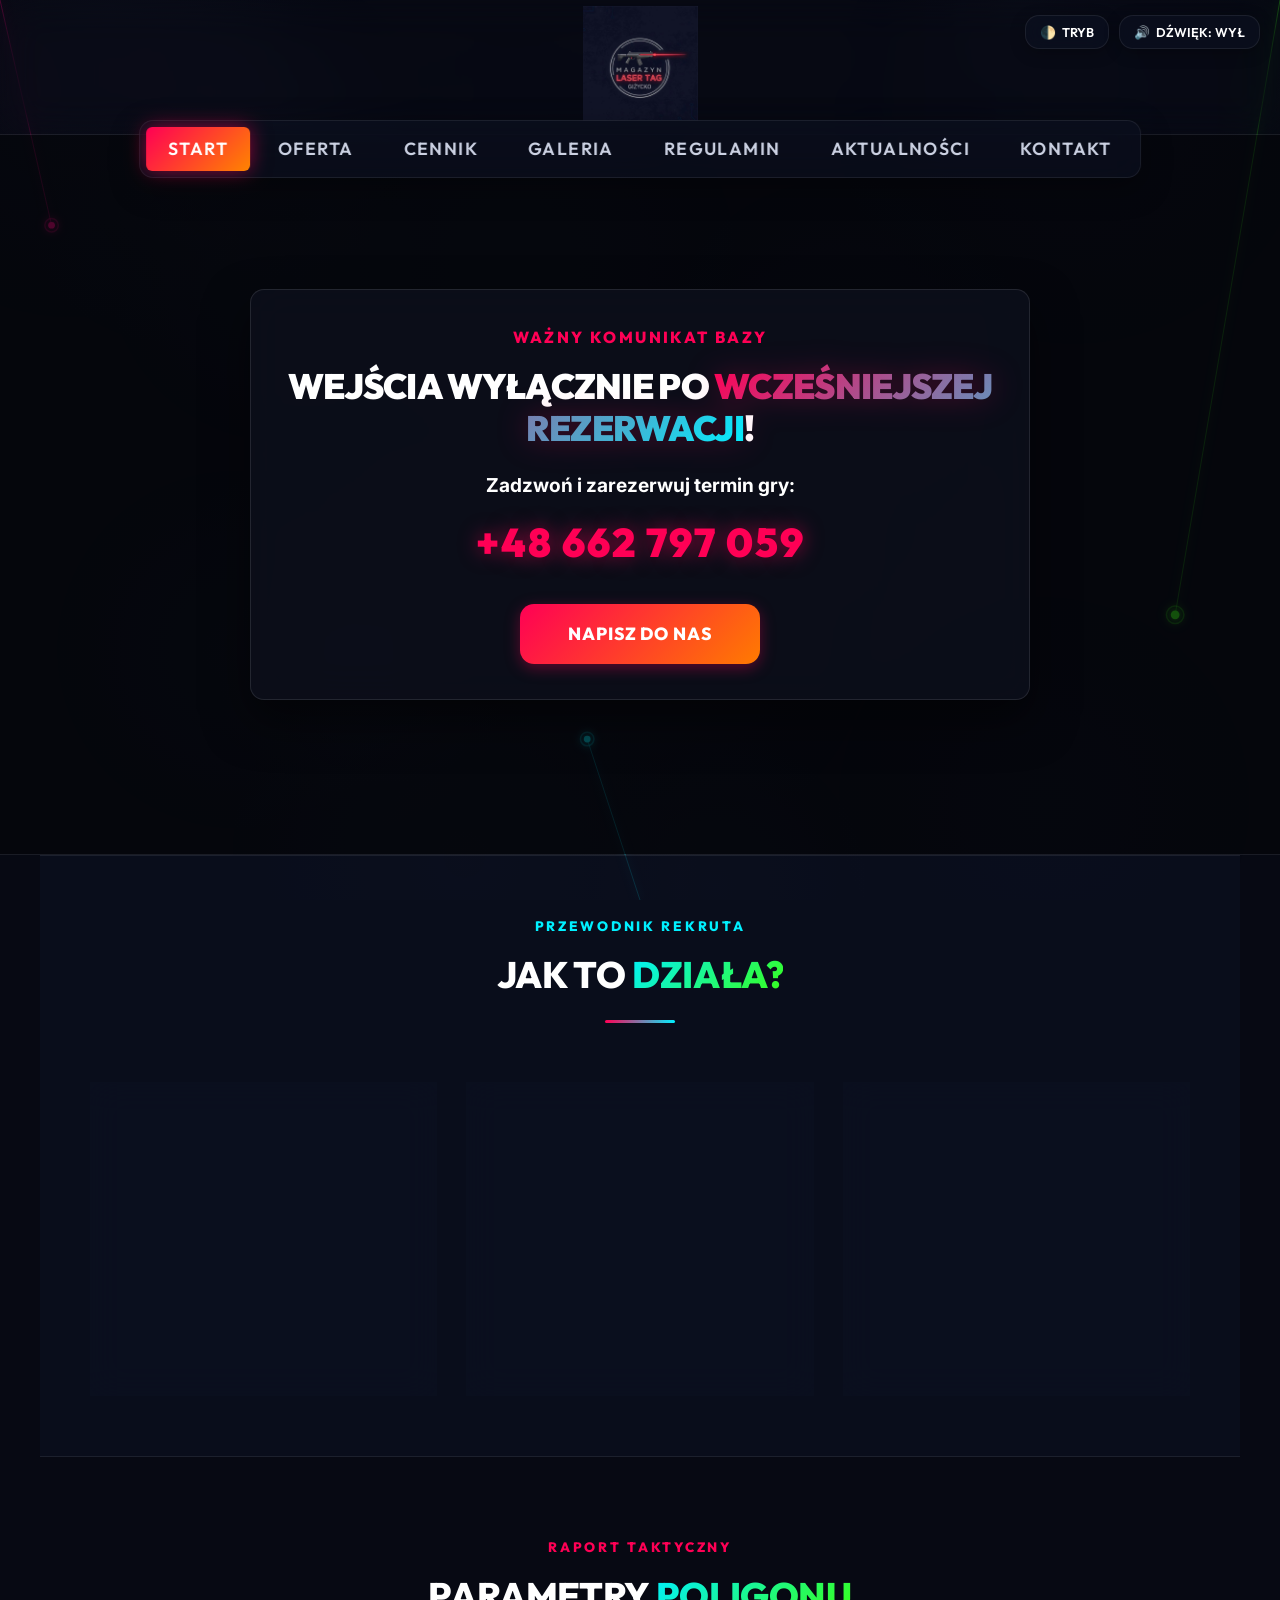
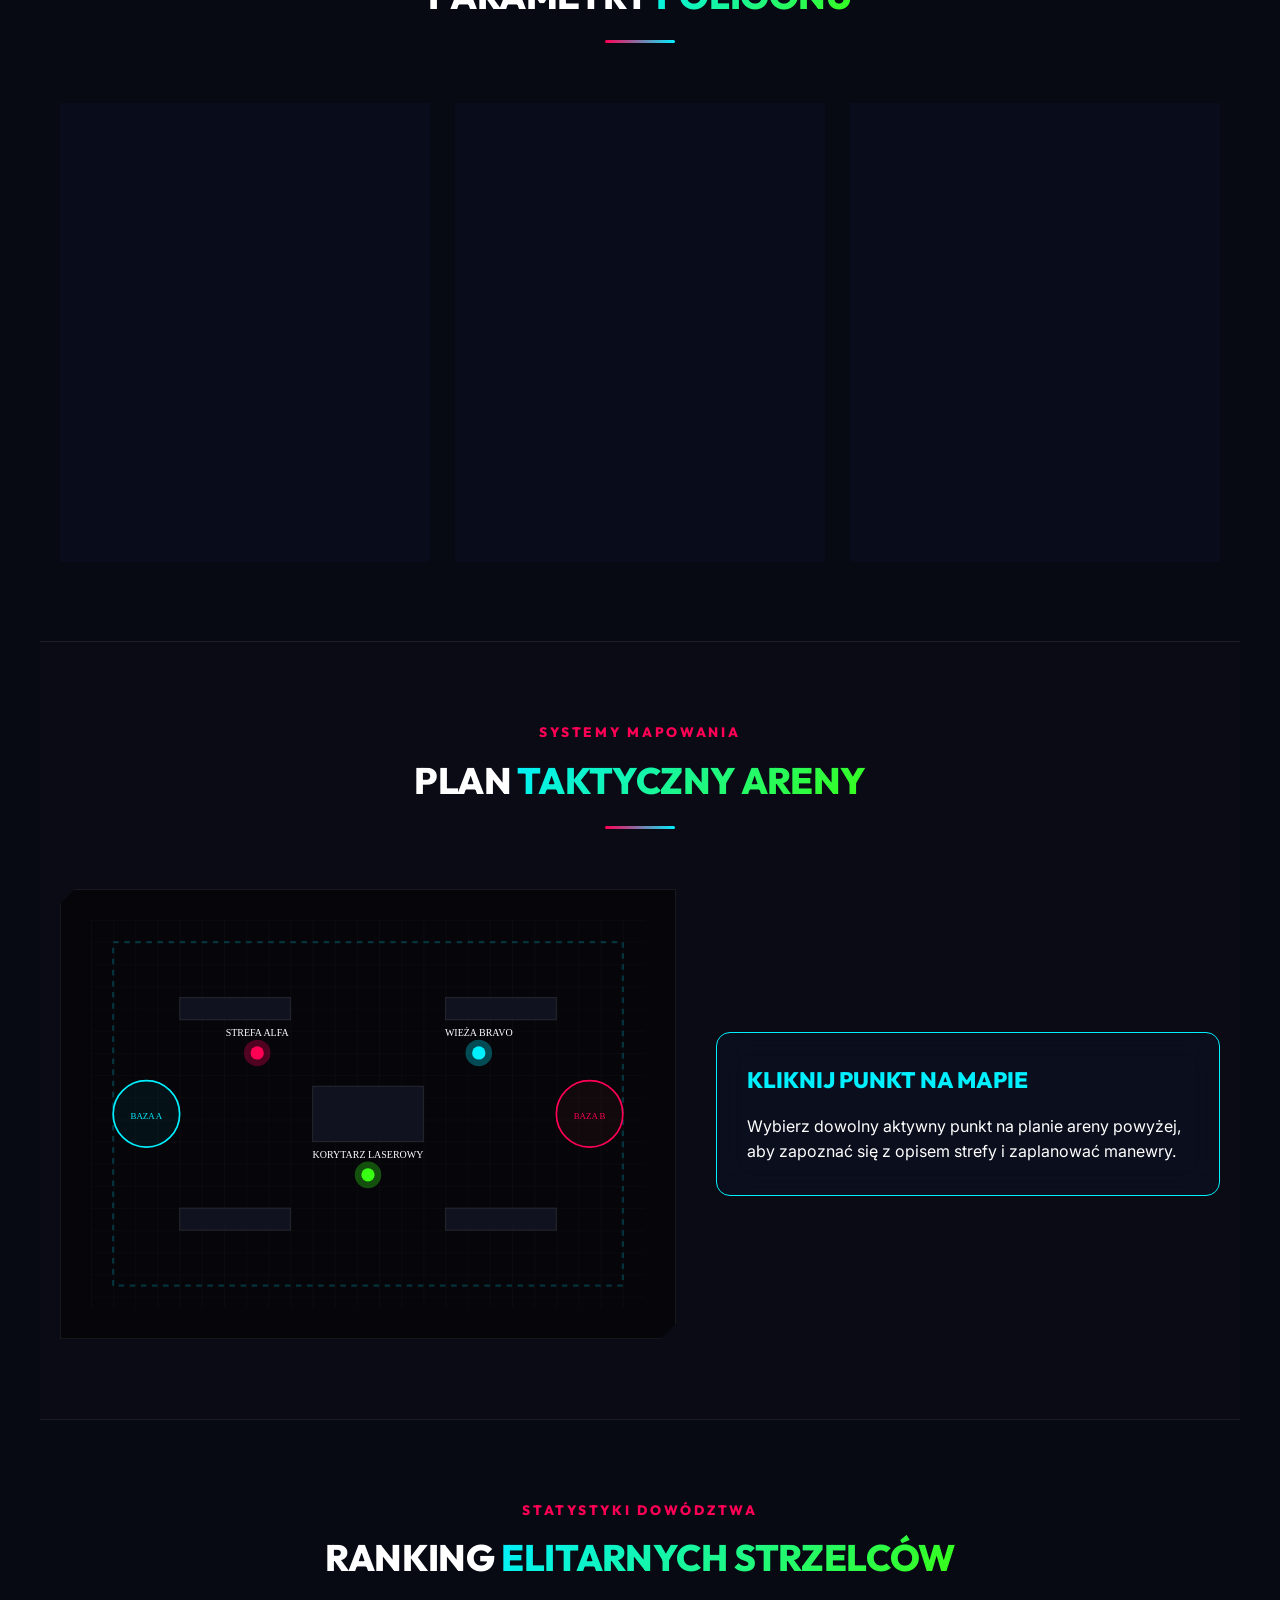
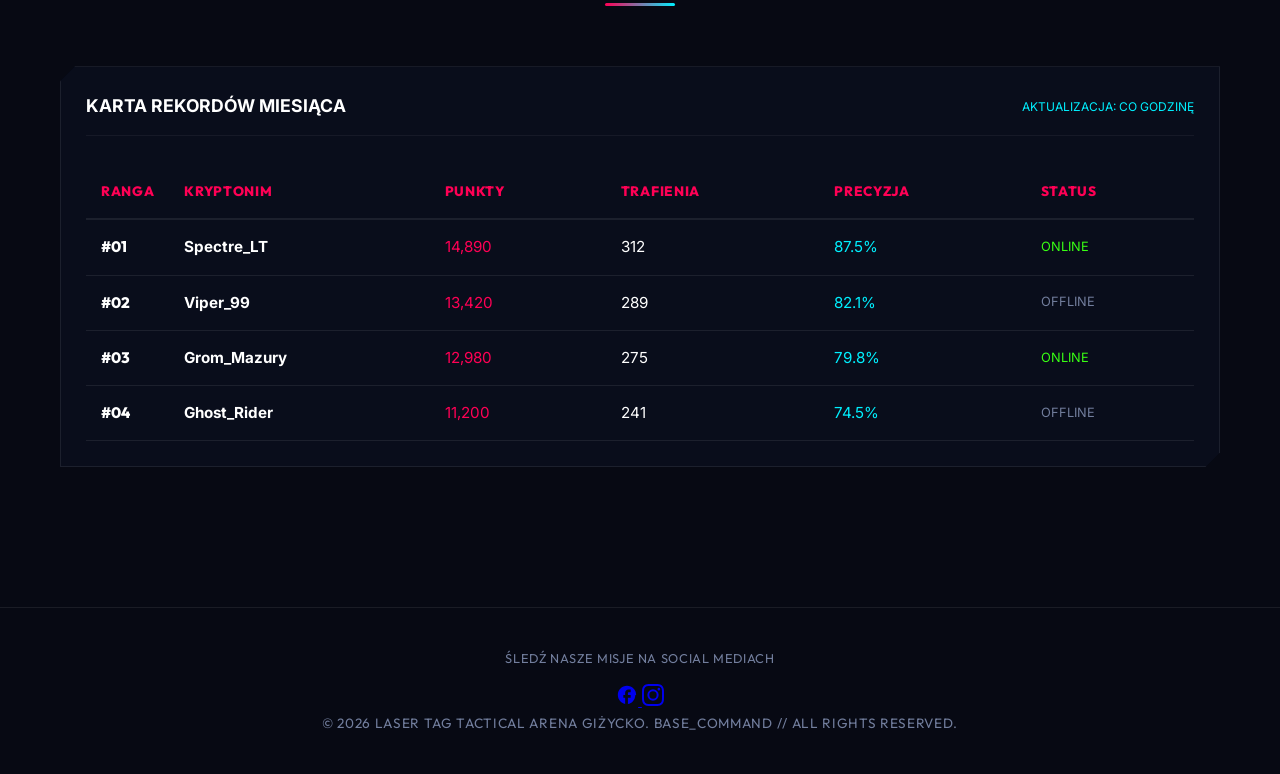
==== commit 525d977e: "Fix: Remove inline booking form from index.html and simplify hero section CTA to Napisz do nas" ====
--- a/index.html
+++ b/index.html
@@ -51,9 +51,8 @@
         <a href="tel:+48662797059" class="text-accent" style="font-family: var(--font-header); font-size: 2.5rem; font-weight: 900; letter-spacing: 0.05em; text-decoration: none; display: block; margin-bottom: 30px; text-shadow: var(--laser-glow);">
           +48 662 797 059
         </a>
-        <div class="btn-hud-container">
-          <a href="#booking-section" class="btn-hud btn-hud-orange">Formularz rezerwacji</a>
-          <a href="kontakt.html" class="btn-hud btn-hud-cyan">Napisz do nas</a>
+        <div class="btn-hud-container" style="justify-content: center;">
+          <a href="kontakt.html" class="btn-hud btn-hud-orange" style="padding: 16px 48px; font-size: 1.1rem;">Napisz do nas</a>
         </div>
       </div>
     </section>
@@ -99,102 +98,6 @@
             Stawcie się w bazie 15 minut przed czasem na szkolenie z obsługi karabinków i zasad bezpieczeństwa. Czas na pole walki!
           </p>
         </div>
-      </div>
-    </section>
-
-    <!-- Interactive Booking Form Section -->
-    <section id="booking-section" class="content-section" style="padding: 60px 0;">
-      <div class="section-header">
-        <span class="section-tag" style="color: var(--accent-primary);">FORMULARZ REZERWACJI</span>
-        <h2 class="section-title">ZAMÓW <span>ROZGRYWKĘ</span></h2>
-        <div class="section-divider"></div>
-      </div>
-
-      <div class="hud-panel" style="max-width: 750px; margin: 40px auto 0 auto; padding: 35px;">
-        <p style="text-align: center; margin-bottom: 30px; font-size: 0.95rem; color: var(--text-secondary);">
-          Wypełnij krótki formularz, aby zarezerwować termin. Nasz zespół skontaktuje się telefonicznie w celu potwierdzenia rezerwacji i omówienia szczegółów bazy.
-        </p>
-
-        <form id="arena-booking-form" style="display: grid; grid-template-columns: 1fr; gap: 20px;">
-          
-          <!-- Row 1: Name & Phone -->
-          <div class="d-md-grid-2" style="grid-template-columns: 1fr 1fr; gap: 20px; display: grid;">
-            <div>
-              <label style="display: block; font-family: var(--font-header); font-size: 0.85rem; letter-spacing: 0.05em; margin-bottom: 8px; color: var(--text-secondary);">IMIĘ I NAZWISKO</label>
-              <input type="text" id="form-name" required placeholder="np. Jan Kowalski" style="width: 100%; padding: 12px 16px; border-radius: var(--radius-default); border: 1px solid var(--border-ghost); background: var(--bg-surface-elevated); color: var(--text-primary); font-family: var(--font-body); font-size: 0.95rem;">
-            </div>
-            <div>
-              <label style="display: block; font-family: var(--font-header); font-size: 0.85rem; letter-spacing: 0.05em; margin-bottom: 8px; color: var(--text-secondary);">NUMER TELEFONU</label>
-              <input type="tel" id="form-phone" required placeholder="np. +48 600 700 800" style="width: 100%; padding: 12px 16px; border-radius: var(--radius-default); border: 1px solid var(--border-ghost); background: var(--bg-surface-elevated); color: var(--text-primary); font-family: var(--font-body); font-size: 0.95rem;">
-            </div>
-          </div>
-
-          <!-- Row 2: Date & Time -->
-          <div class="d-md-grid-2" style="grid-template-columns: 1fr 1fr; gap: 20px; display: grid;">
-            <div>
-              <label style="display: block; font-family: var(--font-header); font-size: 0.85rem; letter-spacing: 0.05em; margin-bottom: 8px; color: var(--text-secondary);">DATA GRY</label>
-              <input type="date" id="form-date" required style="width: 100%; padding: 12px 16px; border-radius: var(--radius-default); border: 1px solid var(--border-ghost); background: var(--bg-surface-elevated); color: var(--text-primary); font-family: var(--font-body); font-size: 0.95rem;">
-            </div>
-            <div>
-              <label style="display: block; font-family: var(--font-header); font-size: 0.85rem; letter-spacing: 0.05em; margin-bottom: 8px; color: var(--text-secondary);">GODZINA GRY</label>
-              <input type="time" id="form-time" required style="width: 100%; padding: 12px 16px; border-radius: var(--radius-default); border: 1px solid var(--border-ghost); background: var(--bg-surface-elevated); color: var(--text-primary); font-family: var(--font-body); font-size: 0.95rem;">
-            </div>
-          </div>
-
-          <!-- Row 3: Players & Package -->
-          <div class="d-md-grid-2" style="grid-template-columns: 1fr 1fr; gap: 20px; display: grid;">
-            <div>
-              <label style="display: block; font-family: var(--font-header); font-size: 0.85rem; letter-spacing: 0.05em; margin-bottom: 8px; color: var(--text-secondary);">SZACOWANA LICZBA GRACZY</label>
-              <select id="form-players" style="width: 100%; padding: 12px 16px; border-radius: var(--radius-default); border: 1px solid var(--border-ghost); background: var(--bg-surface-elevated); color: var(--text-primary); font-family: var(--font-body); font-size: 0.95rem;">
-                <option value="4-6">4 - 6 graczy</option>
-                <option value="7-10">7 - 10 graczy</option>
-                <option value="11-15">11 - 15 graczy</option>
-                <option value="16-20">16 - 20 graczy</option>
-                <option value="21+">21+ graczy</option>
-              </select>
-            </div>
-            <div>
-              <label style="display: block; font-family: var(--font-header); font-size: 0.85rem; letter-spacing: 0.05em; margin-bottom: 8px; color: var(--text-secondary);">WYBIERZ PAKIET</label>
-              <select id="form-package" style="width: 100%; padding: 12px 16px; border-radius: var(--radius-default); border: 1px solid var(--border-ghost); background: var(--bg-surface-elevated); color: var(--text-primary); font-family: var(--font-body); font-size: 0.95rem;">
-                <option value="S">Pakiet Rekrut S (200 zł)</option>
-                <option value="M">Pakiet Wojownik M (350 zł)</option>
-                <option value="L">Pakiet Weteran L (500 zł)</option>
-                <option value="Plener">Rozgrywka w Plenerze (Indywidualnie)</option>
-              </select>
-            </div>
-          </div>
-
-          <!-- Row 4: Additional checkboxes -->
-          <div>
-            <label style="display: block; font-family: var(--font-header); font-size: 0.85rem; letter-spacing: 0.05em; margin-bottom: 12px; color: var(--text-secondary);">OPCJE DODATKOWE</label>
-            <div style="display: flex; flex-direction: column; gap: 10px;">
-              <label style="display: flex; align-items: center; gap: 10px; font-size: 0.9rem; color: var(--text-secondary); cursor: pointer;">
-                <input type="checkbox" id="opt-fire" value="Ognisko" style="accent-color: var(--accent-primary); width: 18px; height: 18px;">
-                Ognisko z kiełbaskami (+150 zł)
-              </label>
-              <label style="display: flex; align-items: center; gap: 10px; font-size: 0.9rem; color: var(--text-secondary); cursor: pointer;">
-                <input type="checkbox" id="opt-hour" value="Dodatkowa godzina" style="accent-color: var(--accent-primary); width: 18px; height: 18px;">
-                Dodatkowa godzina gry (+100 zł)
-              </label>
-              <label style="display: flex; align-items: center; gap: 10px; font-size: 0.9rem; color: var(--text-secondary); cursor: pointer;">
-                <input type="checkbox" id="opt-animator" value="Animator" style="accent-color: var(--accent-primary); width: 18px; height: 18px;">
-                Dedykowany instruktor/animator prowadzący gry scenariuszowe (+100 zł)
-              </label>
-            </div>
-          </div>
-
-          <!-- Message -->
-          <div>
-            <label style="display: block; font-family: var(--font-header); font-size: 0.85rem; letter-spacing: 0.05em; margin-bottom: 8px; color: var(--text-secondary);">UWAGI LUB PYTANIA</label>
-            <textarea id="form-msg" rows="4" placeholder="Wpisz swoje uwagi..." style="width: 100%; padding: 12px 16px; border-radius: var(--radius-default); border: 1px solid var(--border-ghost); background: var(--bg-surface-elevated); color: var(--text-primary); font-family: var(--font-body); font-size: 0.95rem; resize: none;"></textarea>
-          </div>
-
-          <!-- Submit Button -->
-          <div style="text-align: center; margin-top: 10px;">
-            <button type="submit" class="btn-hud btn-hud-orange" style="width: 100%; padding: 16px 0; font-size: 1rem;">Wyślij Zgłoszenie Rezerwacji</button>
-          </div>
-
-        </form>
       </div>
     </section>
 
--- a/styles.css
+++ b/styles.css
@@ -1221,129 +1221,158 @@
 }
 
 body.theme-day .hud-panel {
-  background: rgba(255, 255, 255, 0.95);
-  border: 1px solid rgba(0, 0, 0, 0.15);
-  box-shadow: 0 15px 35px rgba(0, 0, 0, 0.1);
+  background: #ffffff !important;
+  border-color: var(--border-ghost) !important;
+  box-shadow: 0 10px 30px rgba(0, 0, 0, 0.05) !important;
+}
+
+body.theme-day section,
+body.theme-day section.content-section {
+  background: var(--bg-dark) !important;
+  background-color: var(--bg-dark) !important;
+  border-color: var(--border-ghost) !important;
 }
 
 body.theme-day .hud-card {
-  background: rgba(255, 255, 255, 0.95);
-  border: 1px solid rgba(0, 0, 0, 0.12);
-  color: var(--text-secondary);
+  background: #ffffff !important;
+  border-color: var(--border-ghost) !important;
+  color: var(--text-primary) !important;
 }
 
 body.theme-day .hud-card:hover {
-  background: #ffffff;
-  border-color: var(--accent-primary);
-  box-shadow: 0 12px 28px rgba(0, 0, 0, 0.08);
+  background: #ffffff !important;
+  border-color: var(--accent-primary) !important;
+  box-shadow: 0 10px 25px rgba(0, 0, 0, 0.06) !important;
+}
+
+body.theme-day .card-title,
+body.theme-day .section-title,
+body.theme-day h1,
+body.theme-day h2,
+body.theme-day h3,
+body.theme-day h4,
+body.theme-day h5,
+body.theme-day h6 {
+  color: var(--text-primary) !important;
+  text-shadow: none !important;
+}
+
+body.theme-day p,
+body.theme-day span,
+body.theme-day li,
+body.theme-day ul,
+body.theme-day td,
+body.theme-day th,
+body.theme-day .card-desc {
+  color: var(--text-secondary) !important;
+  text-shadow: none !important;
+}
+
+body.theme-day .text-accent {
+  color: var(--accent-primary) !important;
+  text-shadow: none !important;
+}
+
+body.theme-day .btn-hud-orange {
+  background: var(--accent-primary) !important;
+  color: #ffffff !important;
+  border: none !important;
+  box-shadow: 0 4px 12px rgba(var(--accent-primary-rgb), 0.2) !important;
+}
+
+body.theme-day .btn-hud-orange:hover {
+  background: #b82323 !important;
+  box-shadow: 0 6px 18px rgba(var(--accent-primary-rgb), 0.3) !important;
+}
+
+body.theme-day .btn-hud-cyan {
+  background: #ffffff !important;
+  border: 1px solid var(--accent-secondary) !important;
+  color: var(--text-primary) !important;
+  box-shadow: none !important;
+}
+
+body.theme-day .btn-hud-cyan:hover {
+  background: var(--accent-secondary) !important;
+  color: #ffffff !important;
+}
+
+body.theme-day .desktop-menu {
+  background: #ffffff !important;
+  border-color: var(--border-ghost) !important;
+  box-shadow: 0 8px 30px rgba(0, 0, 0, 0.08) !important;
+}
+
+body.theme-day .desktop-menu a {
+  color: var(--text-secondary) !important;
+}
+
+body.theme-day .desktop-menu a:hover {
+  background: rgba(0, 0, 0, 0.05) !important;
+  color: var(--text-primary) !important;
+}
+
+body.theme-day .desktop-menu a.active {
+  background: var(--accent-primary) !important;
+  color: #ffffff !important;
+  box-shadow: none !important;
+}
+
+body.theme-day .bottom-nav {
+  background: #ffffff !important;
+  border-top: 1px solid var(--border-ghost) !important;
+  box-shadow: 0 -5px 20px rgba(0, 0, 0, 0.05) !important;
+}
+
+body.theme-day .bottom-nav a {
+  color: var(--text-secondary) !important;
+}
+
+body.theme-day .bottom-nav a.active {
+  color: var(--accent-primary) !important;
 }
 
 body.theme-day .customizer-box,
 body.theme-day .calc-container {
-  background: rgba(255, 255, 255, 0.95);
-  border: 1px solid rgba(0, 0, 0, 0.15);
-}
-
-body.theme-day td {
+  background: #ffffff !important;
+  border-color: var(--border-ghost) !important;
+}
+
+body.theme-day .calc-btn-option {
+  background: #ffffff !important;
+  border: 1px solid var(--border-ghost) !important;
   color: var(--text-secondary) !important;
 }
 
-body.theme-day tr {
-  border-bottom-color: rgba(0, 0, 0, 0.1) !important;
-}
-
-body.theme-day a {
-  color: var(--accent-primary);
-}
-
-body.theme-day .bottom-nav {
-  background: rgba(255, 255, 255, 0.95);
-  border-top: 1px solid rgba(0, 0, 0, 0.1);
-  box-shadow: 0 -8px 25px rgba(0, 0, 0, 0.05);
-}
-
-body.theme-day .bottom-nav a {
-  color: var(--text-secondary);
-}
-
-body.theme-day .bottom-nav a.active {
-  color: var(--accent-primary);
-}
-
-body.theme-day .tactical-form input,
-body.theme-day .tactical-form textarea,
-body.theme-day .tactical-form select,
-body.theme-day .form-input {
+body.theme-day .calc-btn-option.active {
+  background: var(--accent-primary) !important;
+  border-color: var(--accent-primary) !important;
+  color: #ffffff !important;
+}
+
+body.theme-day .class-btn {
   background: #ffffff !important;
-  border: 1px solid rgba(0, 0, 0, 0.15) !important;
-  color: var(--text-primary) !important;
-}
-
-body.theme-day .calc-btn-option {
-  background: rgba(0, 0, 0, 0.03);
-  border: 1px solid rgba(0, 0, 0, 0.1);
-  color: var(--text-secondary);
-}
-
-body.theme-day .calc-btn-option.active {
-  background: var(--accent-primary);
-  border-color: var(--accent-primary);
-  color: #ffffff;
-}
-
-body.theme-day .class-btn {
-  background: rgba(0, 0, 0, 0.02);
-  border: 1px solid rgba(0, 0, 0, 0.1);
-  color: var(--text-secondary);
+  border: 1px solid var(--border-ghost) !important;
+  color: var(--text-secondary) !important;
 }
 
 body.theme-day .class-btn.active {
-  background: var(--accent-primary);
-  border-color: var(--accent-primary);
-  color: #ffffff;
-}
-
-/* SOCIAL FOOTER */
-.footer-social {
-  display: flex;
-  justify-content: center;
-  gap: 20px;
-  margin-top: 15px;
-  margin-bottom: 25px;
-}
-
-.social-icon-btn {
-  display: flex;
-  align-items: center;
-  justify-content: center;
-  width: 50px;
-  height: 50px;
-  border-radius: 50%;
-  border: 1px solid var(--border-ghost);
-  background: var(--bg-surface);
-  color: var(--text-secondary);
-  transition: all 0.3s ease;
-  cursor: pointer;
-  text-decoration: none;
-}
-
-.social-icon-btn:hover {
-  border-color: var(--accent-primary);
-  color: #fff;
-  transform: translateY(-3px);
-  box-shadow: var(--laser-glow);
+  background: var(--accent-primary) !important;
+  border-color: var(--accent-primary) !important;
+  color: #ffffff !important;
 }
 
 body.theme-day .social-icon-btn {
-  background: #ffffff;
-  border-color: rgba(0, 0, 0, 0.1);
-  color: var(--text-secondary);
+  background: #ffffff !important;
+  border-color: var(--border-ghost) !important;
+  color: var(--text-secondary) !important;
+  box-shadow: none !important;
 }
 
 body.theme-day .social-icon-btn:hover {
-  border-color: var(--accent-primary);
-  color: var(--accent-primary);
-  box-shadow: 0 4px 10px rgba(0, 0, 0, 0.05);
+  border-color: var(--accent-primary) !important;
+  color: var(--accent-primary) !important;
+  box-shadow: 0 4px 10px rgba(0, 0, 0, 0.05) !important;
 }
 
 .social-icon-btn svg {
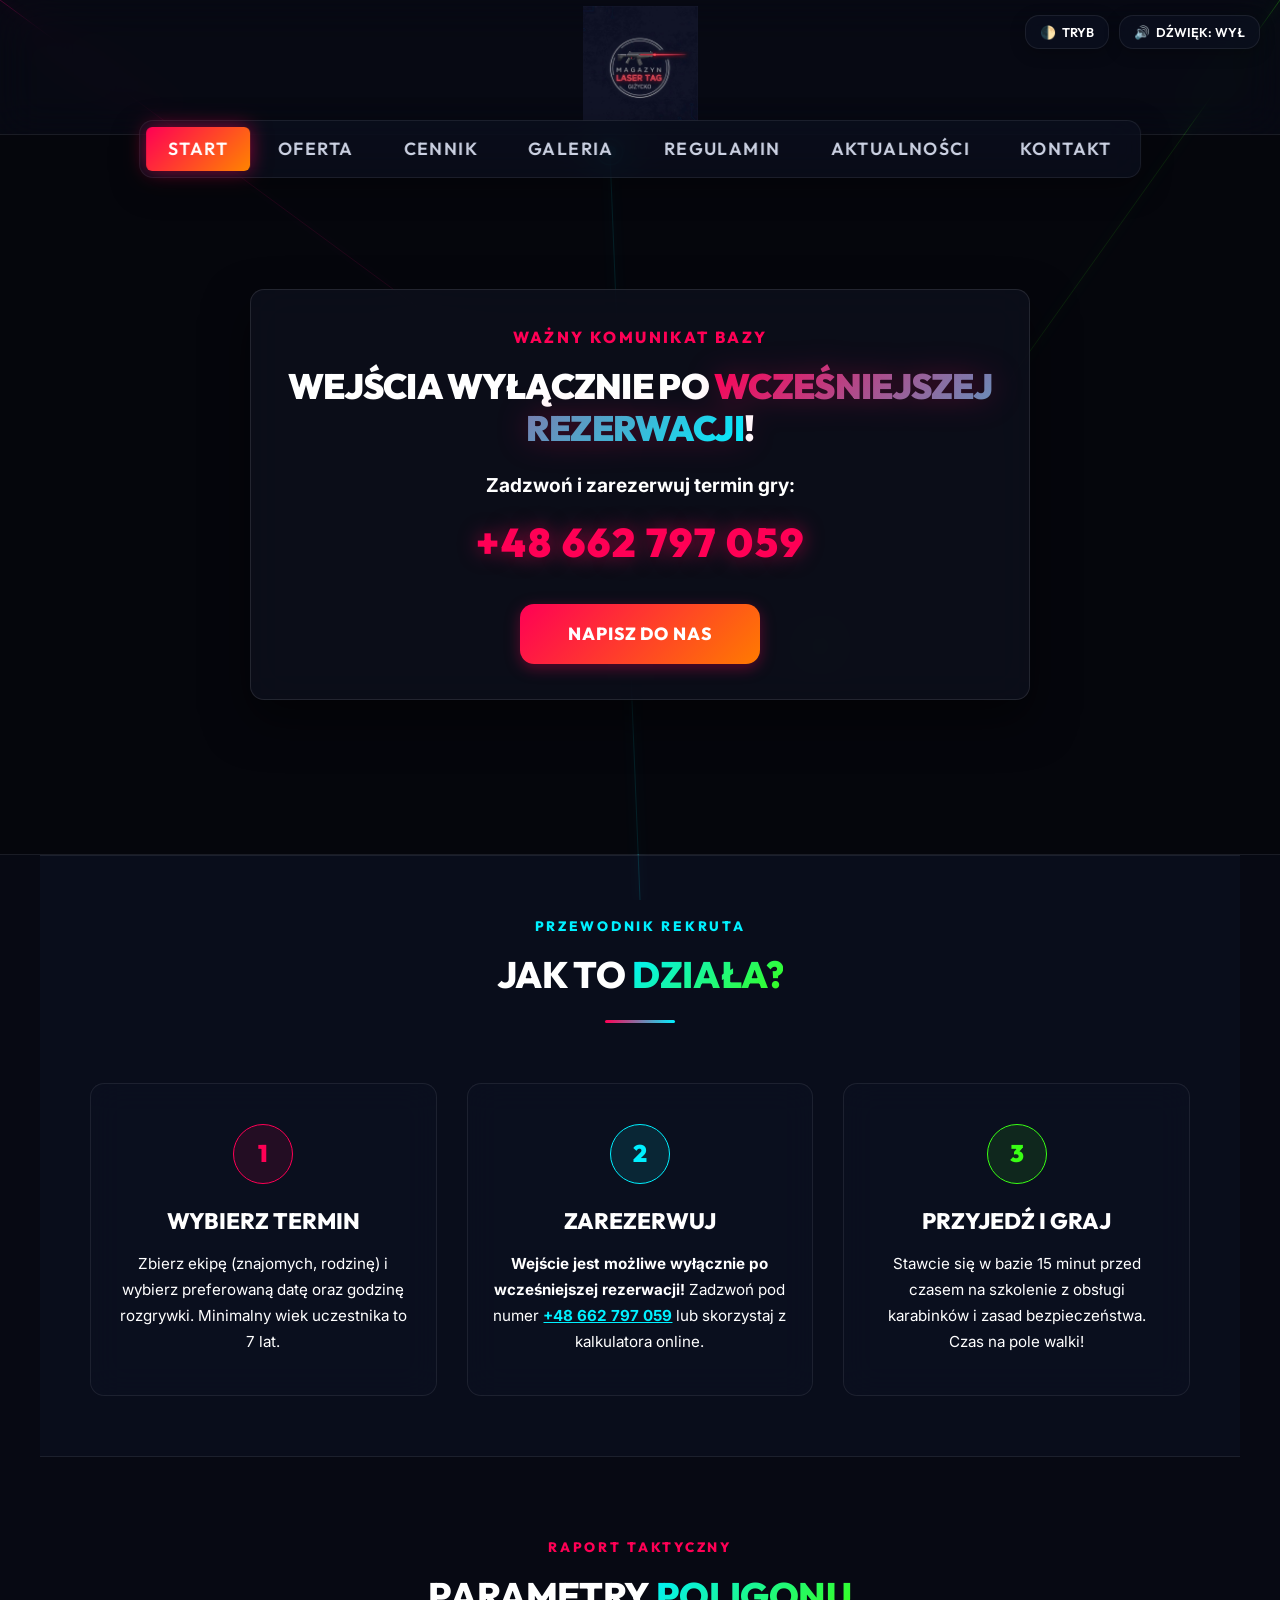
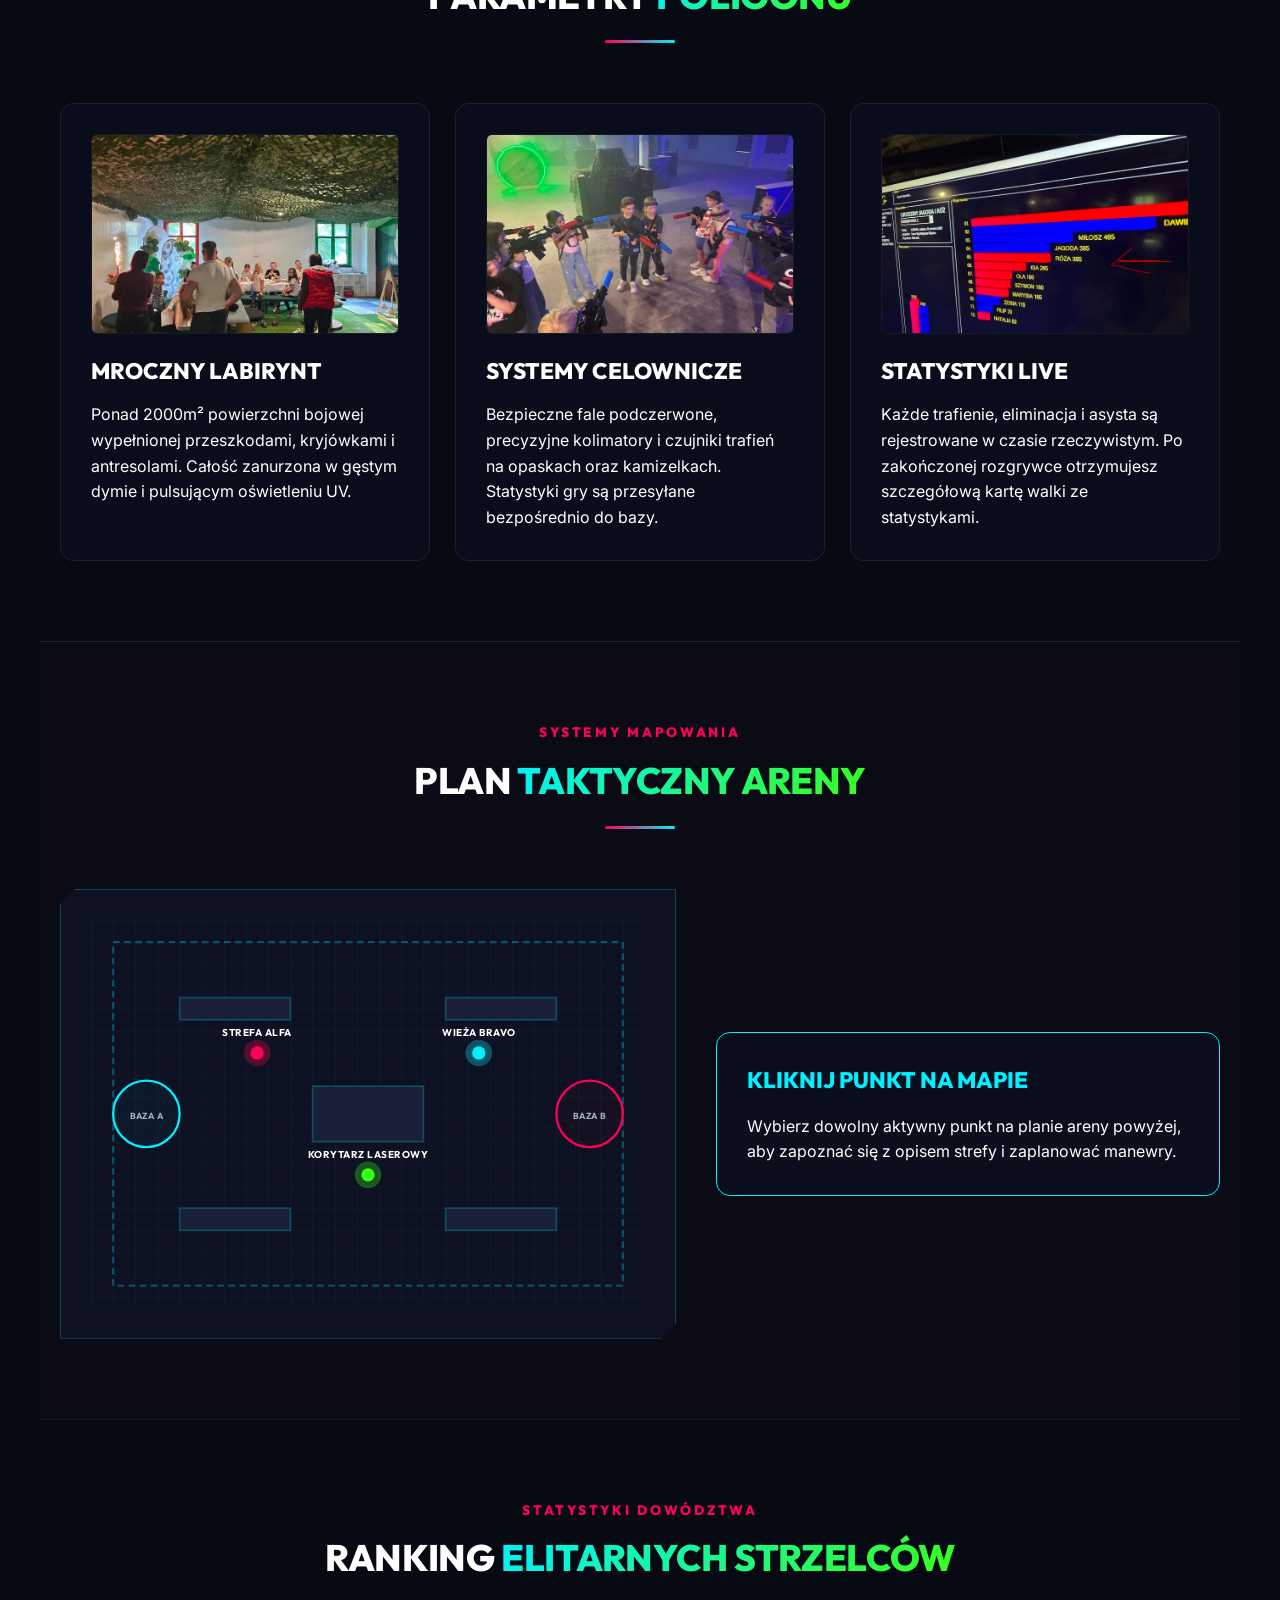
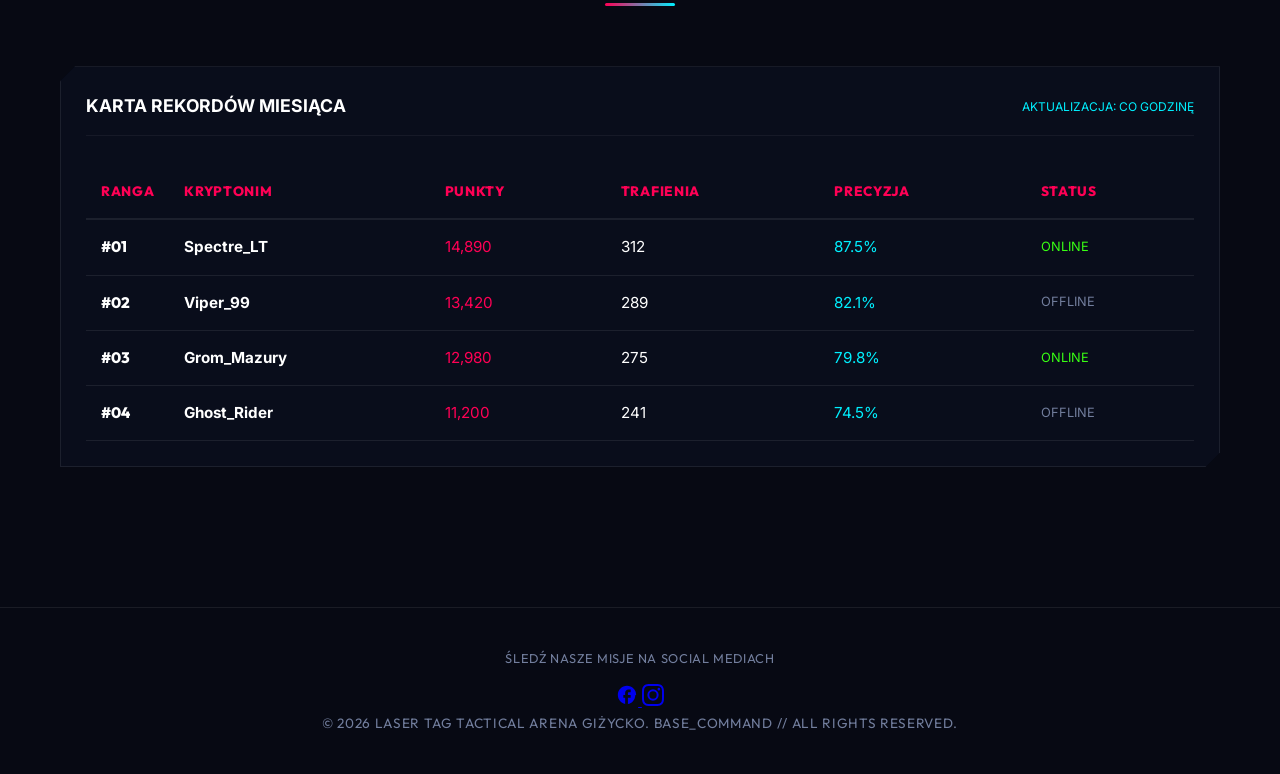
==== commit 3346311f: "Fix: Enhance tactical map styling with dynamic blueprint grids, animations, and high-contrast Day Mo" ====
--- a/index.html
+++ b/index.html
@@ -156,50 +156,50 @@
 
       <div style="display: grid; grid-template-columns: 1fr; gap: 40px; align-items: center;" class="d-md-grid-2">
         <!-- SVG Interactive Map -->
-        <div style="background: rgba(0, 0, 0, 0.5); padding: 30px; border: 1px solid var(--border-color); clip-path: polygon(15px 0, 100% 0, 100% calc(100% - 15px), calc(100% - 15px) 100%, 0 100%, 0 15px);">
+        <div class="tactical-map-container">
           <svg viewBox="0 0 500 350" style="width: 100%; height: auto; display: block;">
             <!-- Grid lines -->
             <defs>
               <pattern id="gridPattern" width="20" height="20" patternUnits="userSpaceOnUse">
-                <path d="M 20 0 L 0 0 0 20" fill="none" stroke="rgba(255,255,255,0.03)" stroke-width="1"/>
+                <path d="M 20 0 L 0 0 0 20" fill="none" class="map-grid-pattern" stroke-width="1"/>
               </pattern>
             </defs>
             <rect width="100%" height="100%" fill="url(#gridPattern)" />
             
             <!-- Arena Boundary -->
-            <rect x="20" y="20" width="460" height="310" fill="none" stroke="rgba(0, 229, 255, 0.2)" stroke-width="2" stroke-dasharray="5 5" />
+            <rect x="20" y="20" width="460" height="310" fill="none" class="map-boundary" stroke-width="2" />
             
             <!-- Obstacles / Walls -->
-            <rect x="80" y="70" width="100" height="20" fill="rgba(19, 22, 37, 0.8)" stroke="rgba(255,255,255,0.1)" />
-            <rect x="320" y="70" width="100" height="20" fill="rgba(19, 22, 37, 0.8)" stroke="rgba(255,255,255,0.1)" />
-            <rect x="200" y="150" width="100" height="50" fill="rgba(19, 22, 37, 0.8)" stroke="rgba(255,255,255,0.1)" />
-            <rect x="80" y="260" width="100" height="20" fill="rgba(19, 22, 37, 0.8)" stroke="rgba(255,255,255,0.1)" />
-            <rect x="320" y="260" width="100" height="20" fill="rgba(19, 22, 37, 0.8)" stroke="rgba(255,255,255,0.1)" />
+            <rect x="80" y="70" width="100" height="20" class="map-obstacle" />
+            <rect x="320" y="70" width="100" height="20" class="map-obstacle" />
+            <rect x="200" y="150" width="100" height="50" class="map-obstacle" />
+            <rect x="80" y="260" width="100" height="20" class="map-obstacle" />
+            <rect x="320" y="260" width="100" height="20" class="map-obstacle" />
             
             <!-- Spawn Zones -->
-            <circle cx="50" cy="175" r="30" fill="rgba(0, 229, 255, 0.05)" stroke="var(--accent-secondary)" stroke-width="1.5" />
-            <text x="50" y="180" font-family="Orbitron" font-size="8" fill="var(--accent-secondary)" text-anchor="middle">BAZA A</text>
+            <circle cx="50" cy="175" r="30" class="map-spawn-a" />
+            <text x="50" y="180" class="map-text" font-size="8" text-anchor="middle">BAZA A</text>
             
-            <circle cx="450" cy="175" r="30" fill="rgba(255, 87, 34, 0.05)" stroke="var(--accent-primary)" stroke-width="1.5" />
-            <text x="450" y="180" font-family="Orbitron" font-size="8" fill="var(--accent-primary)" text-anchor="middle">BAZA B</text>
+            <circle cx="450" cy="175" r="30" class="map-spawn-b" />
+            <text x="450" y="180" class="map-text" font-size="8" text-anchor="middle">BAZA B</text>
 
             <!-- Clickable Interactive Points -->
             <g class="map-point" style="cursor: pointer;" onclick="selectZone('checkpoint-alfa', 'STREFA ALFA (PUNKT CENTRALNY)', 'Główny punkt kontrolny znajdujący się w centralnej części areny. Otoczony metalowymi osłonami, idealny do obrony i organizowania zasadzek.')">
               <circle cx="150" cy="120" r="12" fill="var(--accent-primary)" opacity="0.3" class="pulse-circle"/>
               <circle cx="150" cy="120" r="6" fill="var(--accent-primary)"/>
-              <text x="150" y="105" font-family="Orbitron" font-size="9" fill="#fff" text-anchor="middle">STREFA ALFA</text>
+              <text x="150" y="105" text-anchor="middle">STREFA ALFA</text>
             </g>
 
             <g class="map-point" style="cursor: pointer;" onclick="selectZone('tower-bravo', 'WIEŻA OBSERWACYJNA BRAVO', 'Podwyższenie taktyczne zapewniające pełen podgląd na strefę centralną i korytarze bazy B. Kluczowa pozycja dla graczy posługujących się karabinami snajperskimi.')">
               <circle cx="350" cy="120" r="12" fill="var(--accent-secondary)" opacity="0.3" class="pulse-circle"/>
               <circle cx="350" cy="120" r="6" fill="var(--accent-secondary)"/>
-              <text x="350" y="105" font-family="Orbitron" font-size="9" fill="#fff" text-anchor="middle">WIEŻA BRAVO</text>
+              <text x="350" y="105" text-anchor="middle">WIEŻA BRAVO</text>
             </g>
 
             <g class="map-point" style="cursor: pointer;" onclick="selectZone('choke-point', 'KORYTARZ LASEROWY', 'Długi, prosty korytarz we wschodniej części areny o ograniczonej liczbie przeszkód. Przejście tą strefą wymaga precyzyjnych strzałów i szybkiego refleksu.')">
               <circle cx="250" cy="230" r="12" fill="var(--accent-success)" opacity="0.3" class="pulse-circle"/>
               <circle cx="250" cy="230" r="6" fill="var(--accent-success)"/>
-              <text x="250" y="215" font-family="Orbitron" font-size="9" fill="#fff" text-anchor="middle">KORYTARZ LASEROWY</text>
+              <text x="250" y="215" text-anchor="middle">KORYTARZ LASEROWY</text>
             </g>
           </svg>
         </div>
--- a/styles.css
+++ b/styles.css
@@ -1390,3 +1390,125 @@
   z-index: -3;
   pointer-events: none;
 }
+
+/* TACTICAL MAP STYLING */
+.tactical-map-container {
+  background: #0d1122 !important;
+  border: 1px solid rgba(0, 229, 255, 0.25) !important;
+  padding: 30px;
+  position: relative;
+  overflow: hidden;
+  clip-path: polygon(15px 0, 100% 0, 100% calc(100% - 15px), calc(100% - 15px) 100%, 0 100%, 0 15px);
+  transition: all 0.3s ease;
+}
+
+.map-grid-pattern {
+  stroke: rgba(0, 229, 255, 0.08) !important;
+}
+
+.map-boundary {
+  stroke: rgba(0, 229, 255, 0.3) !important;
+  stroke-dasharray: 6 4;
+  animation: boundaryPulse 4s infinite linear;
+}
+
+.map-obstacle {
+  fill: #191f36 !important;
+  stroke: rgba(0, 229, 255, 0.25) !important;
+  stroke-width: 1.5;
+}
+
+.map-spawn-a {
+  fill: rgba(0, 229, 255, 0.04) !important;
+  stroke: var(--accent-secondary) !important;
+  stroke-width: 2;
+}
+
+.map-spawn-b {
+  fill: rgba(255, 43, 43, 0.04) !important;
+  stroke: var(--accent-primary) !important;
+  stroke-width: 2;
+}
+
+.map-text {
+  font-family: 'Orbitron', var(--font-header);
+  font-weight: 700;
+  fill: #a0aec0 !important;
+  letter-spacing: 0.05em;
+}
+
+.map-point text {
+  font-family: 'Orbitron', var(--font-header);
+  font-weight: 700;
+  fill: #ffffff !important;
+  font-size: 9px;
+  letter-spacing: 0.05em;
+  transition: all 0.2s ease;
+}
+
+.map-point:hover text {
+  fill: var(--accent-primary) !important;
+}
+
+.pulse-circle {
+  animation: pulseRadar 2s infinite ease-out;
+  transform-origin: center;
+}
+
+/* Day mode tactical map overrides */
+body.theme-day .tactical-map-container {
+  background: #ffffff !important;
+  border: 1px solid rgba(0, 0, 0, 0.1) !important;
+  box-shadow: 0 10px 30px rgba(0, 0, 0, 0.05);
+}
+
+body.theme-day .map-grid-pattern {
+  stroke: rgba(0, 0, 0, 0.06) !important;
+}
+
+body.theme-day .map-boundary {
+  stroke: rgba(217, 43, 43, 0.25) !important;
+}
+
+body.theme-day .map-obstacle {
+  fill: #f0f2f5 !important;
+  stroke: rgba(0, 0, 0, 0.18) !important;
+}
+
+body.theme-day .map-spawn-a {
+  fill: rgba(0, 229, 255, 0.02) !important;
+  stroke: var(--accent-secondary) !important;
+}
+
+body.theme-day .map-spawn-b {
+  fill: rgba(217, 43, 43, 0.02) !important;
+  stroke: var(--accent-primary) !important;
+}
+
+body.theme-day .map-text {
+  fill: #4a5568 !important;
+}
+
+body.theme-day .map-point text {
+  fill: #2d3748 !important;
+}
+
+body.theme-day .map-point:hover text {
+  fill: var(--accent-primary) !important;
+}
+
+@keyframes boundaryPulse {
+  0% { stroke-dashoffset: 0; }
+  100% { stroke-dashoffset: 20; }
+}
+
+@keyframes pulseRadar {
+  0% {
+    r: 6;
+    opacity: 0.8;
+  }
+  100% {
+    r: 20;
+    opacity: 0;
+  }
+}
